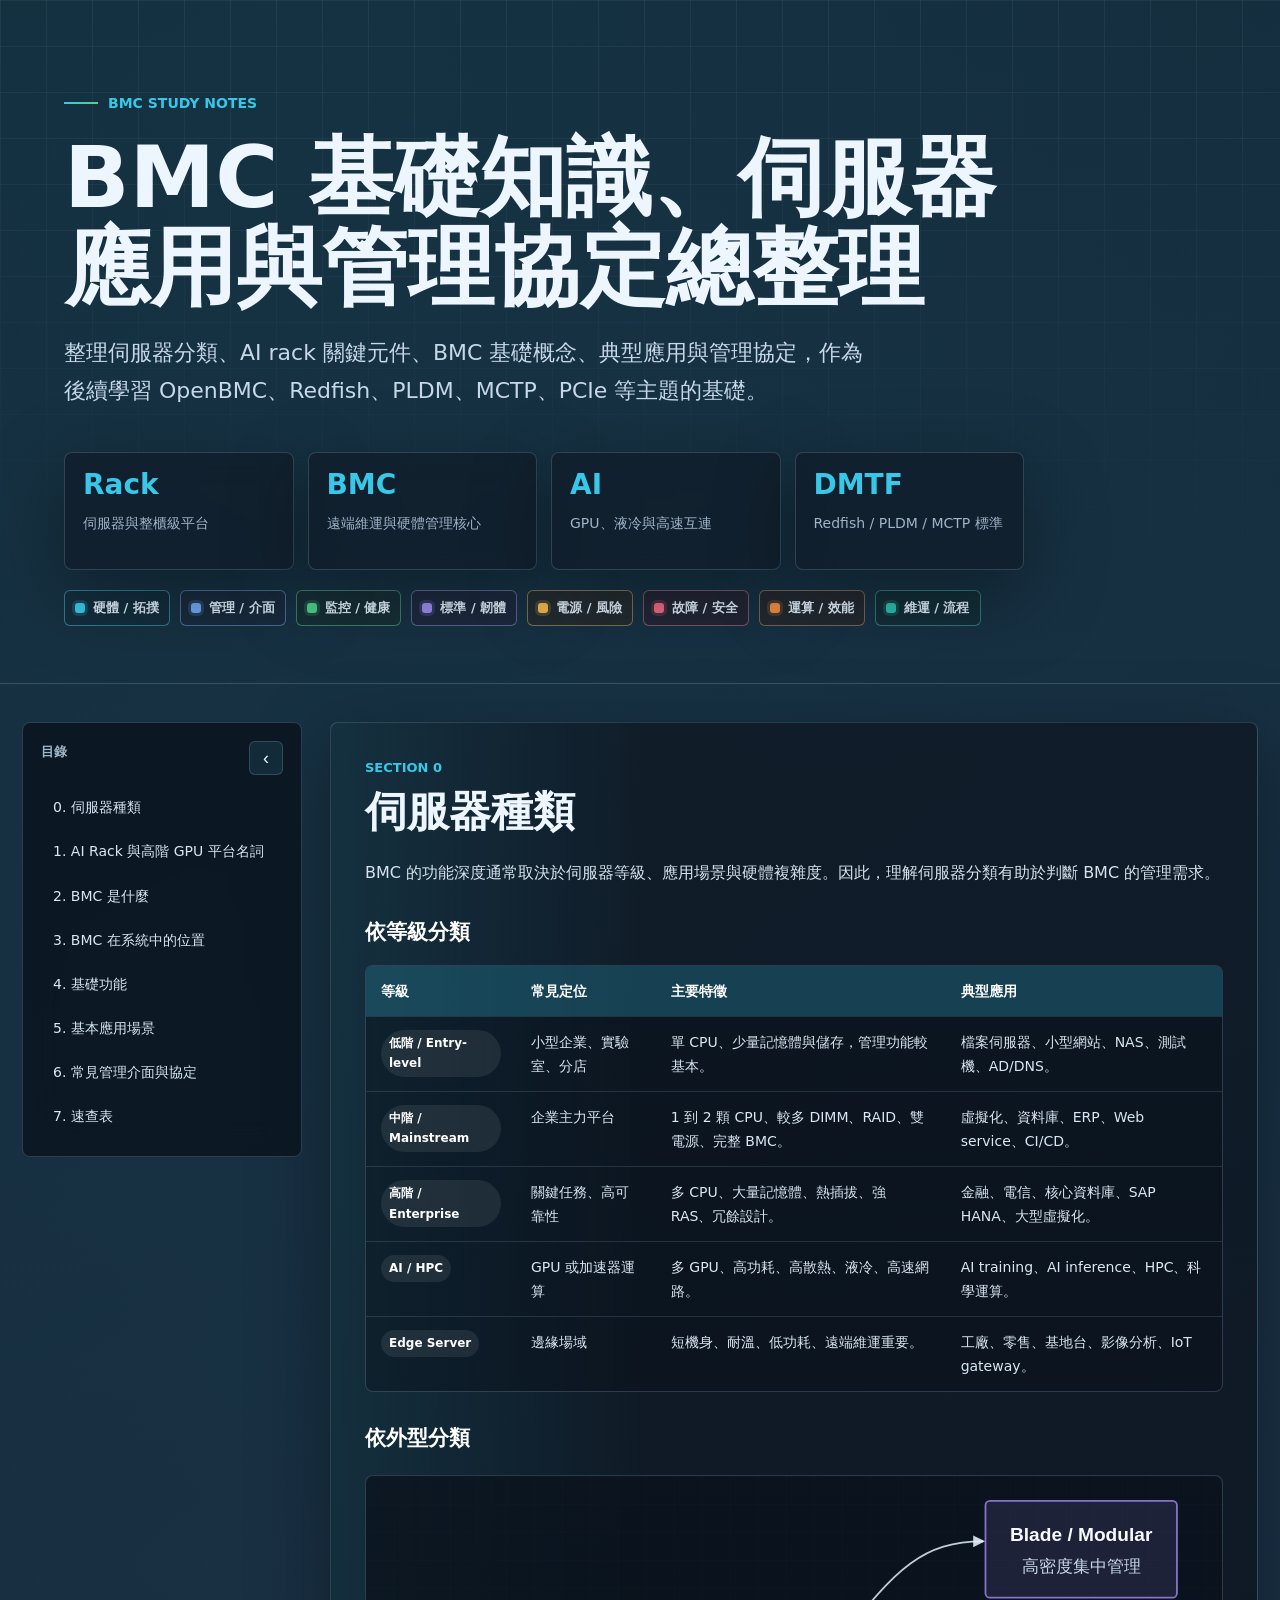
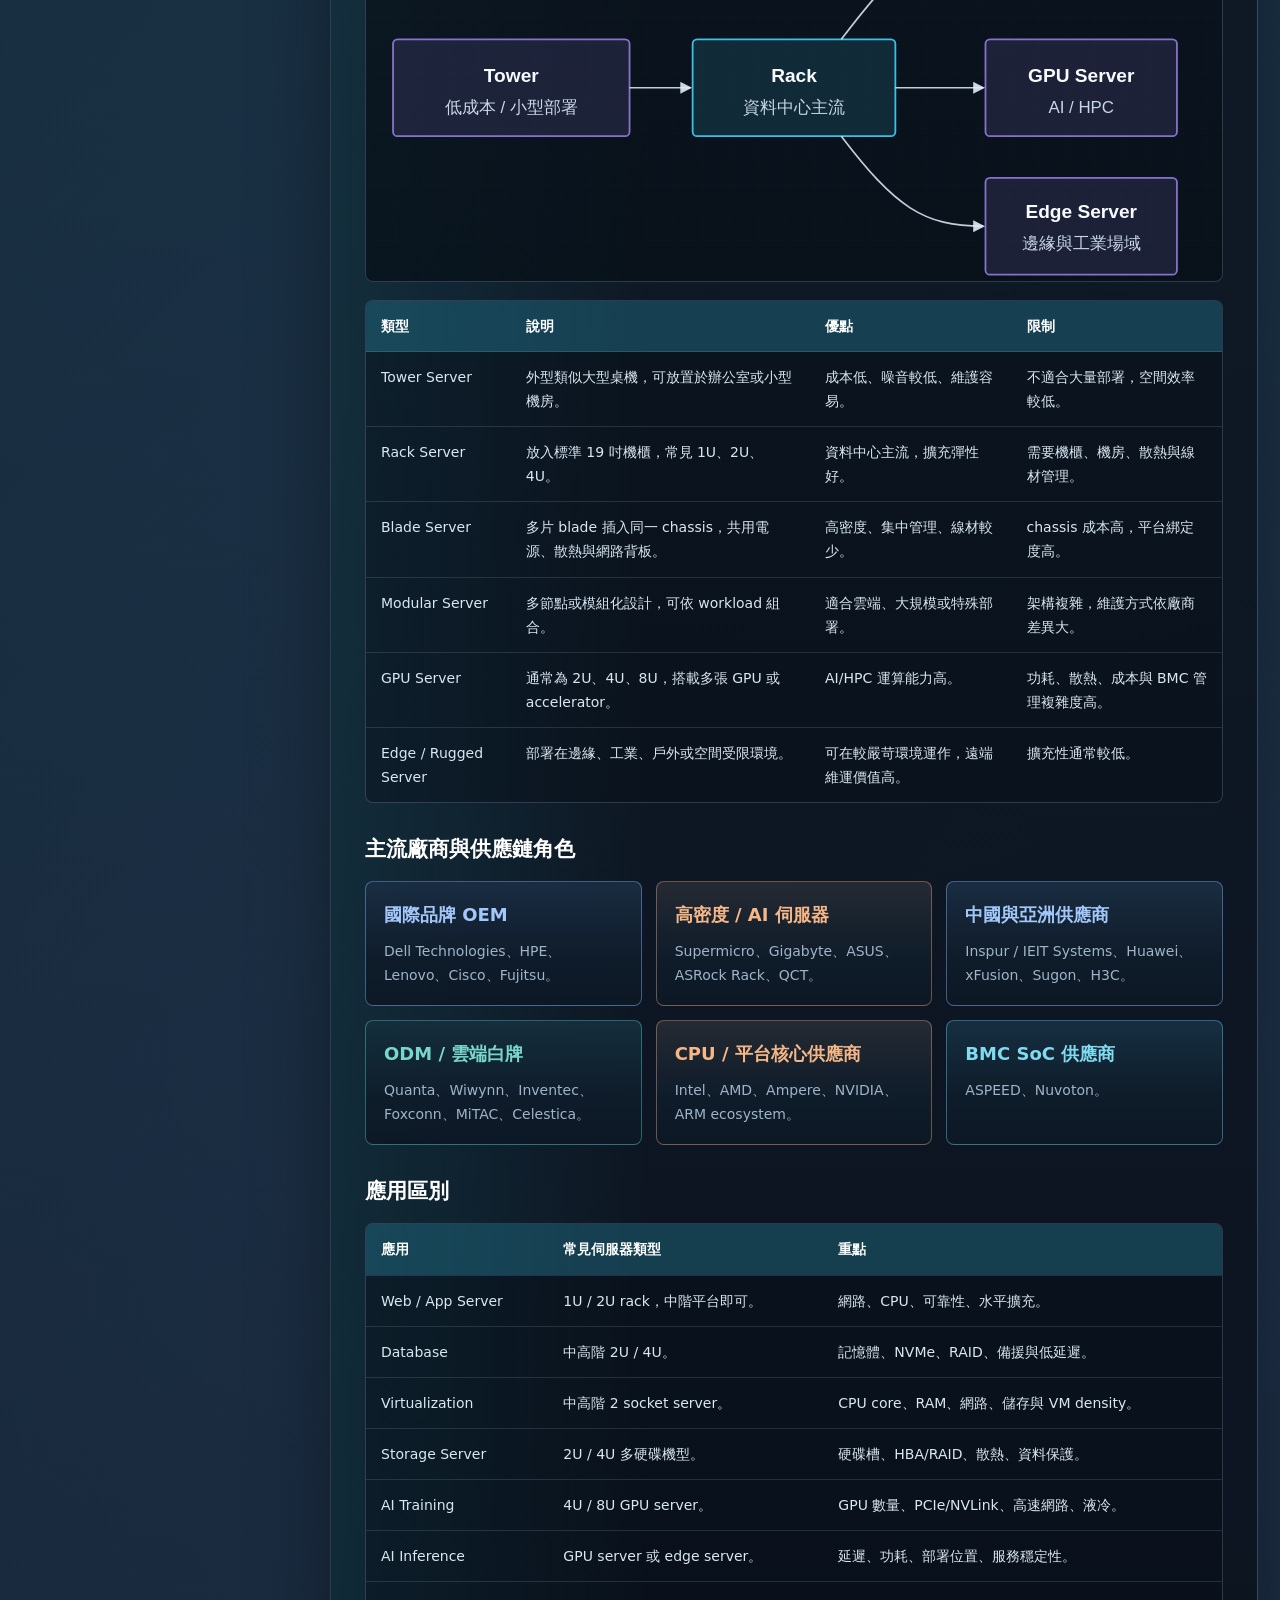
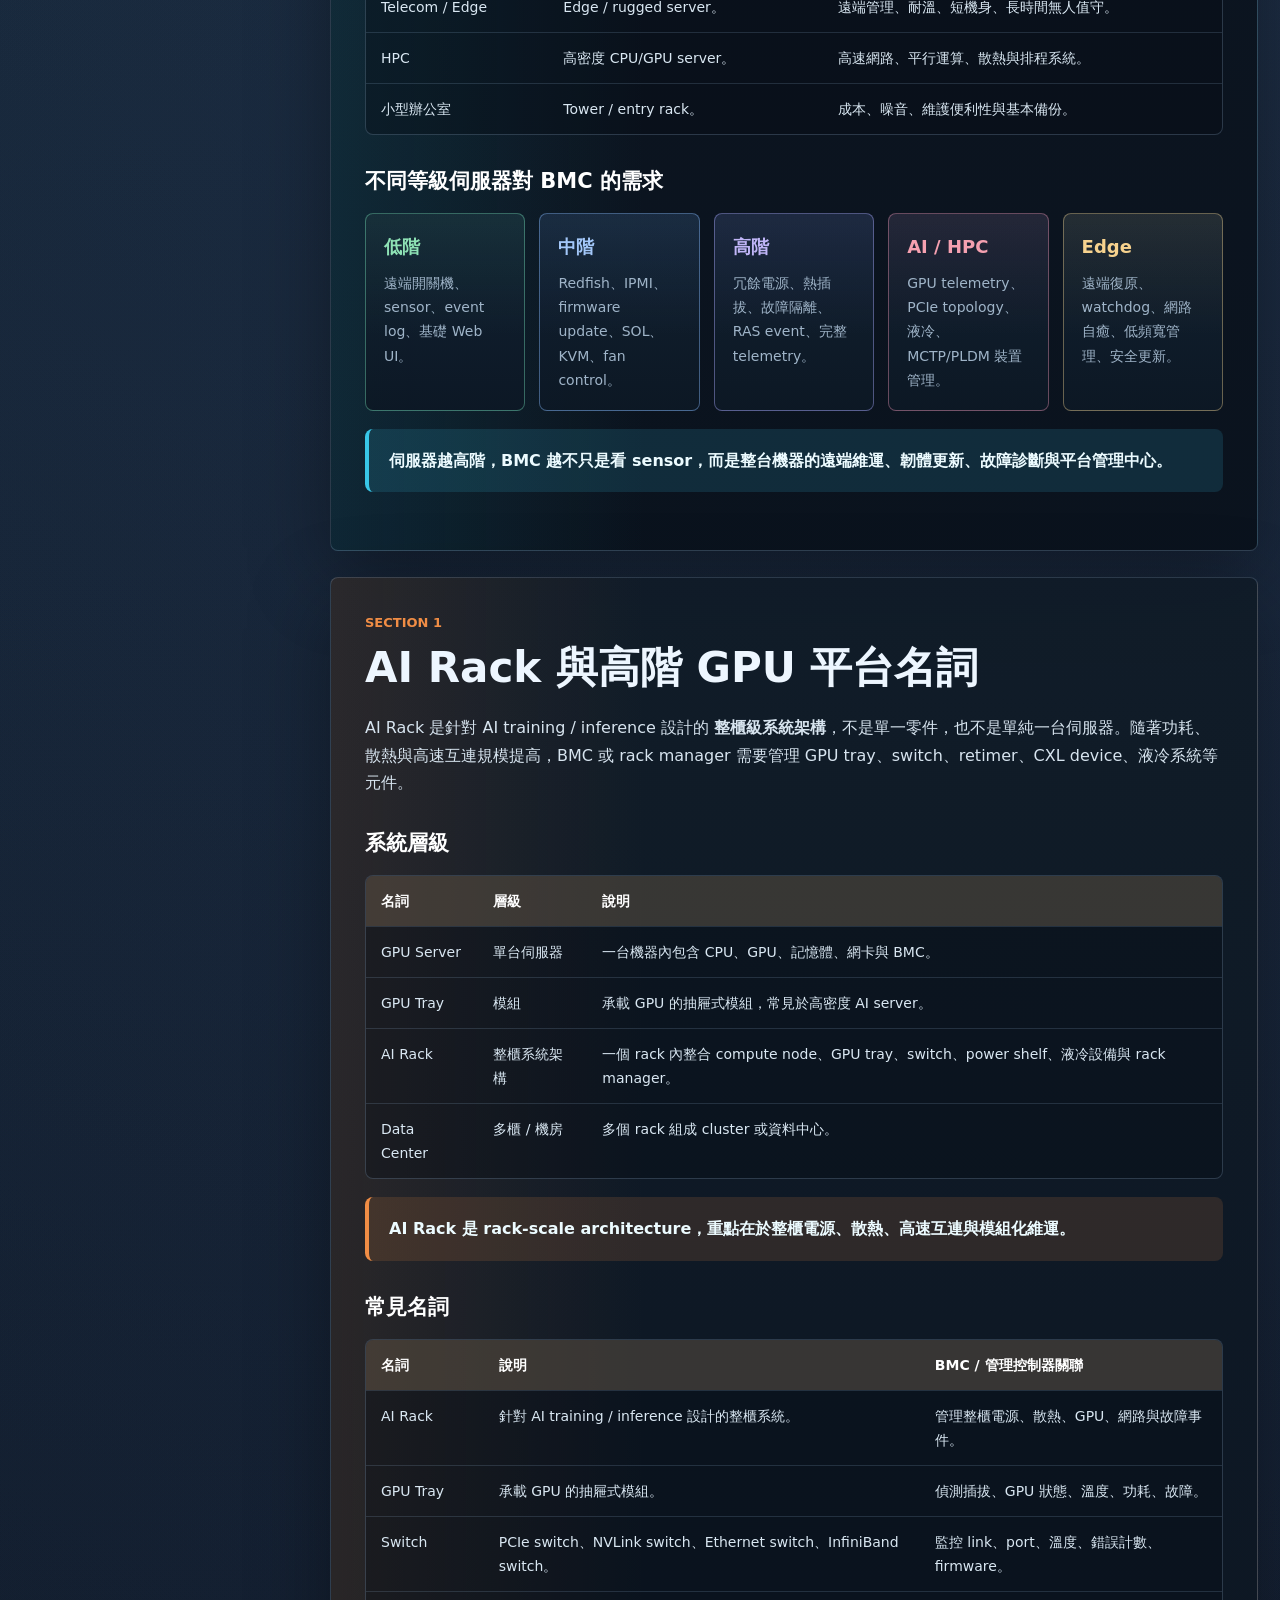
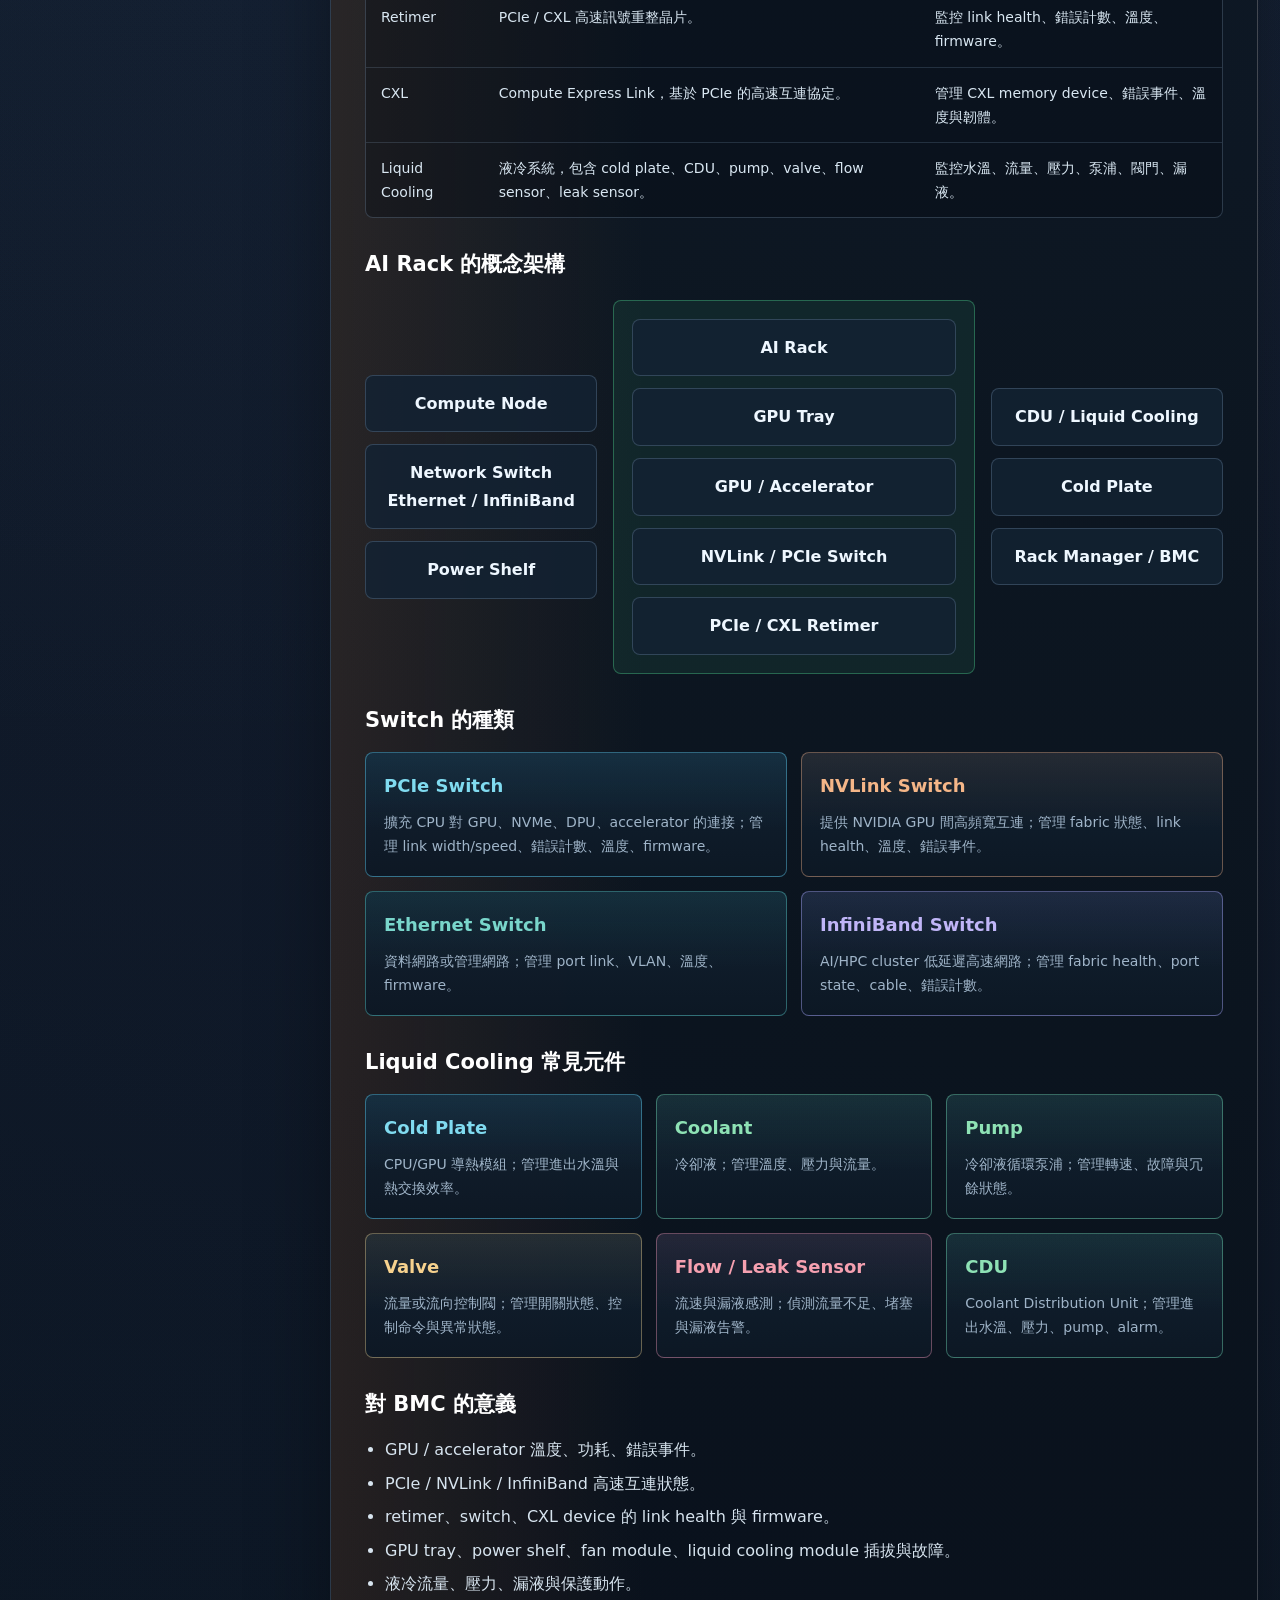
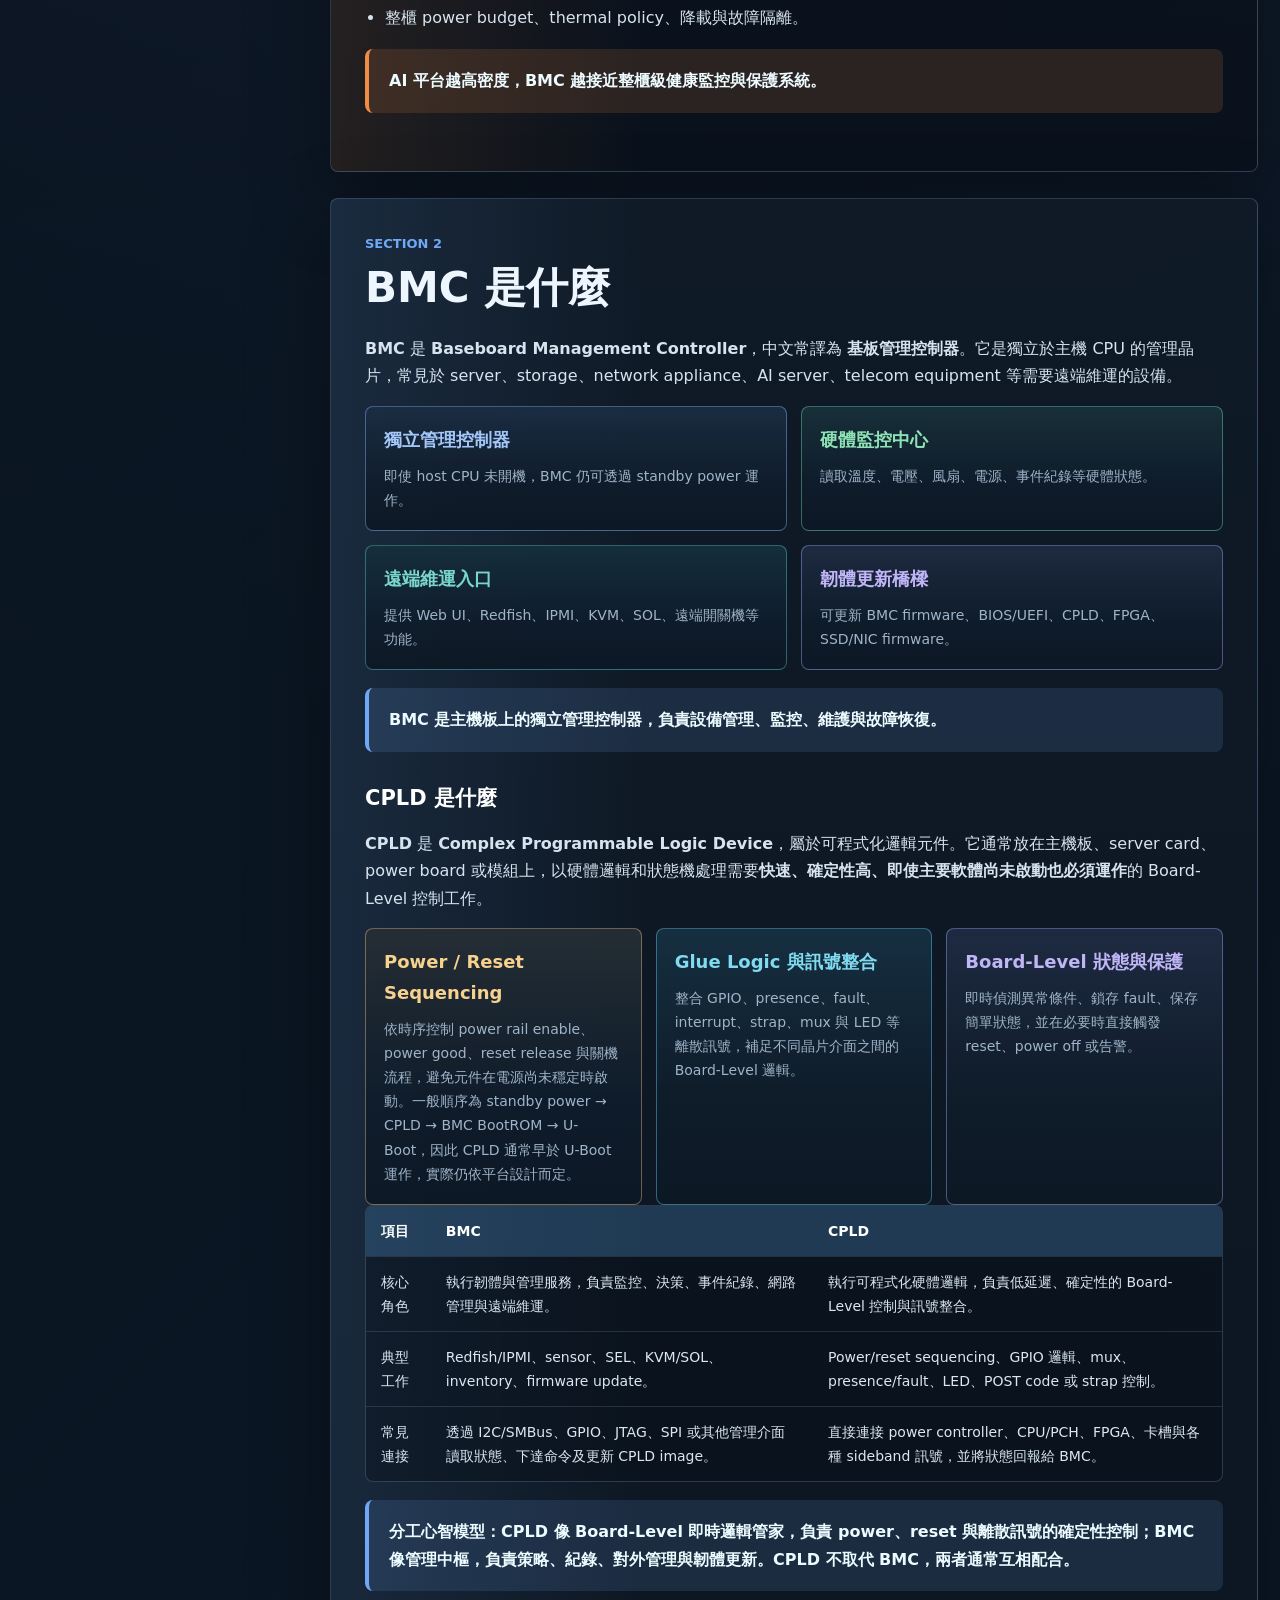
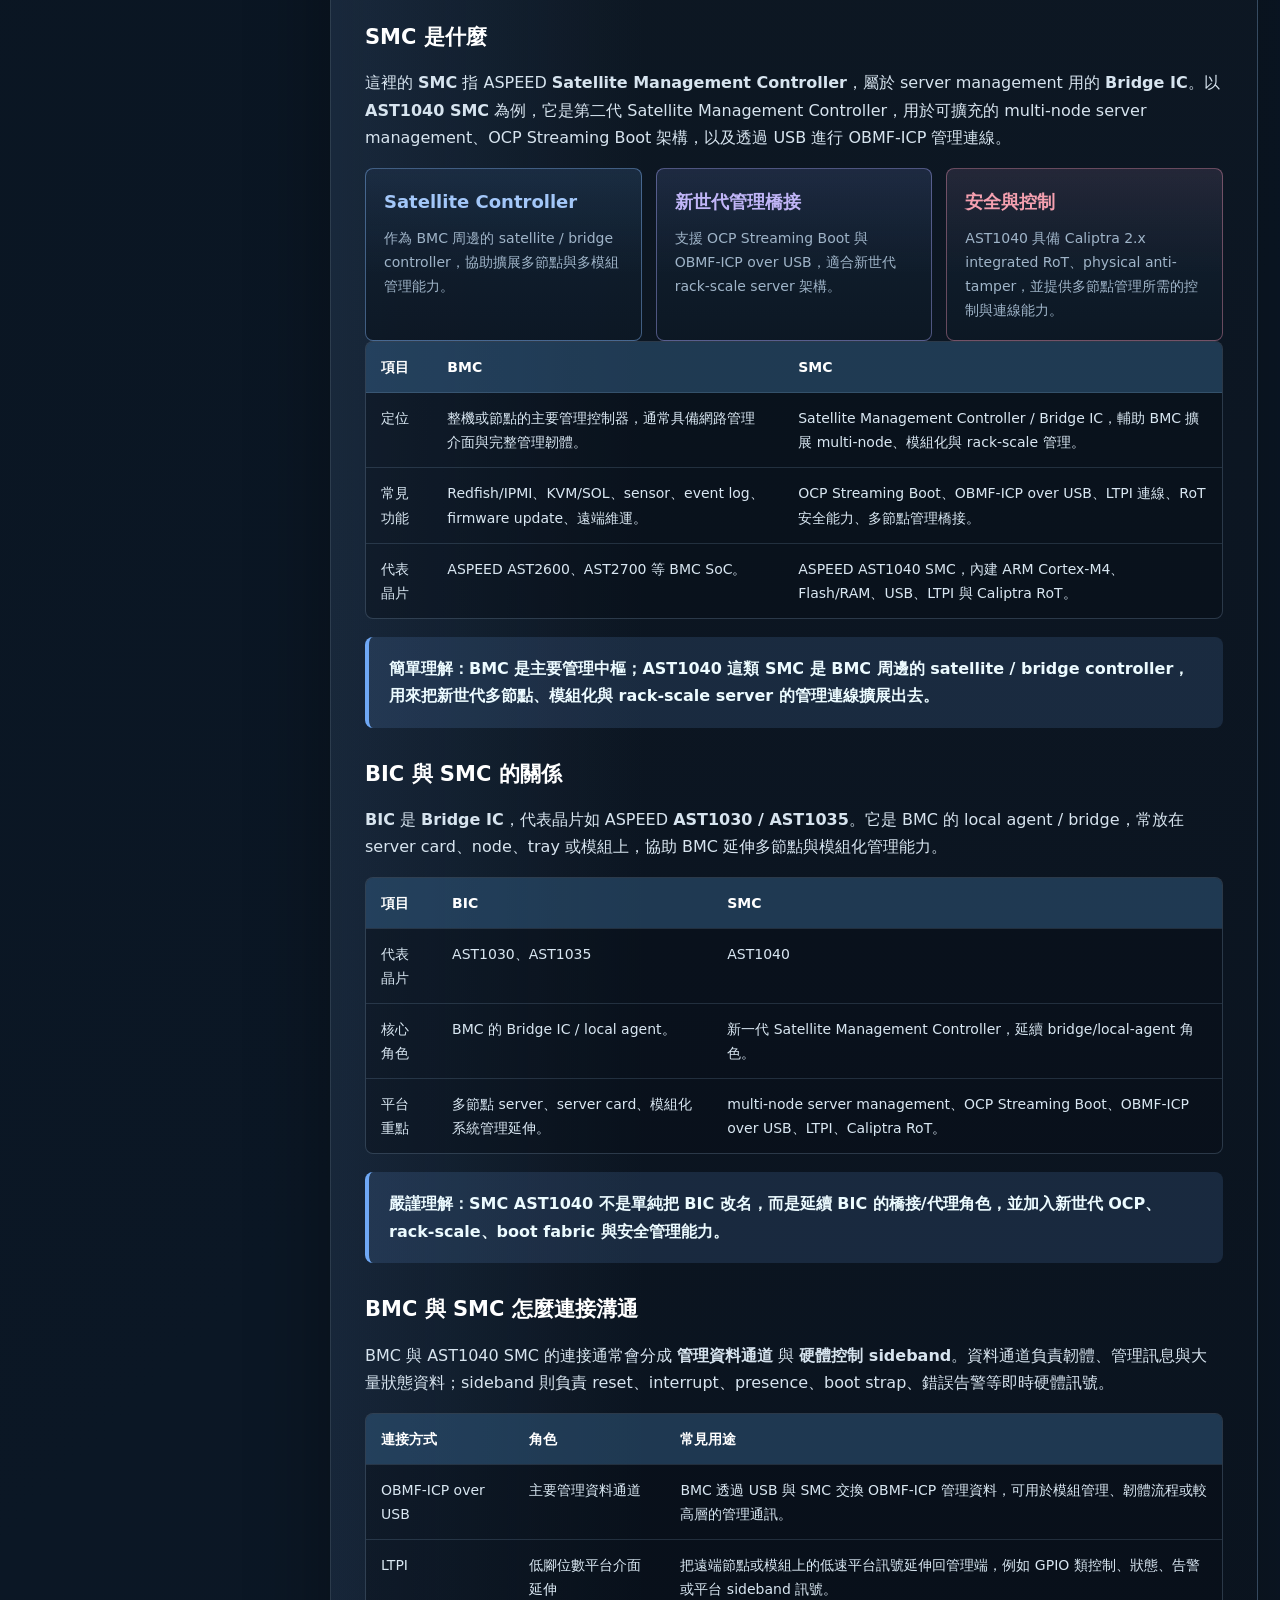
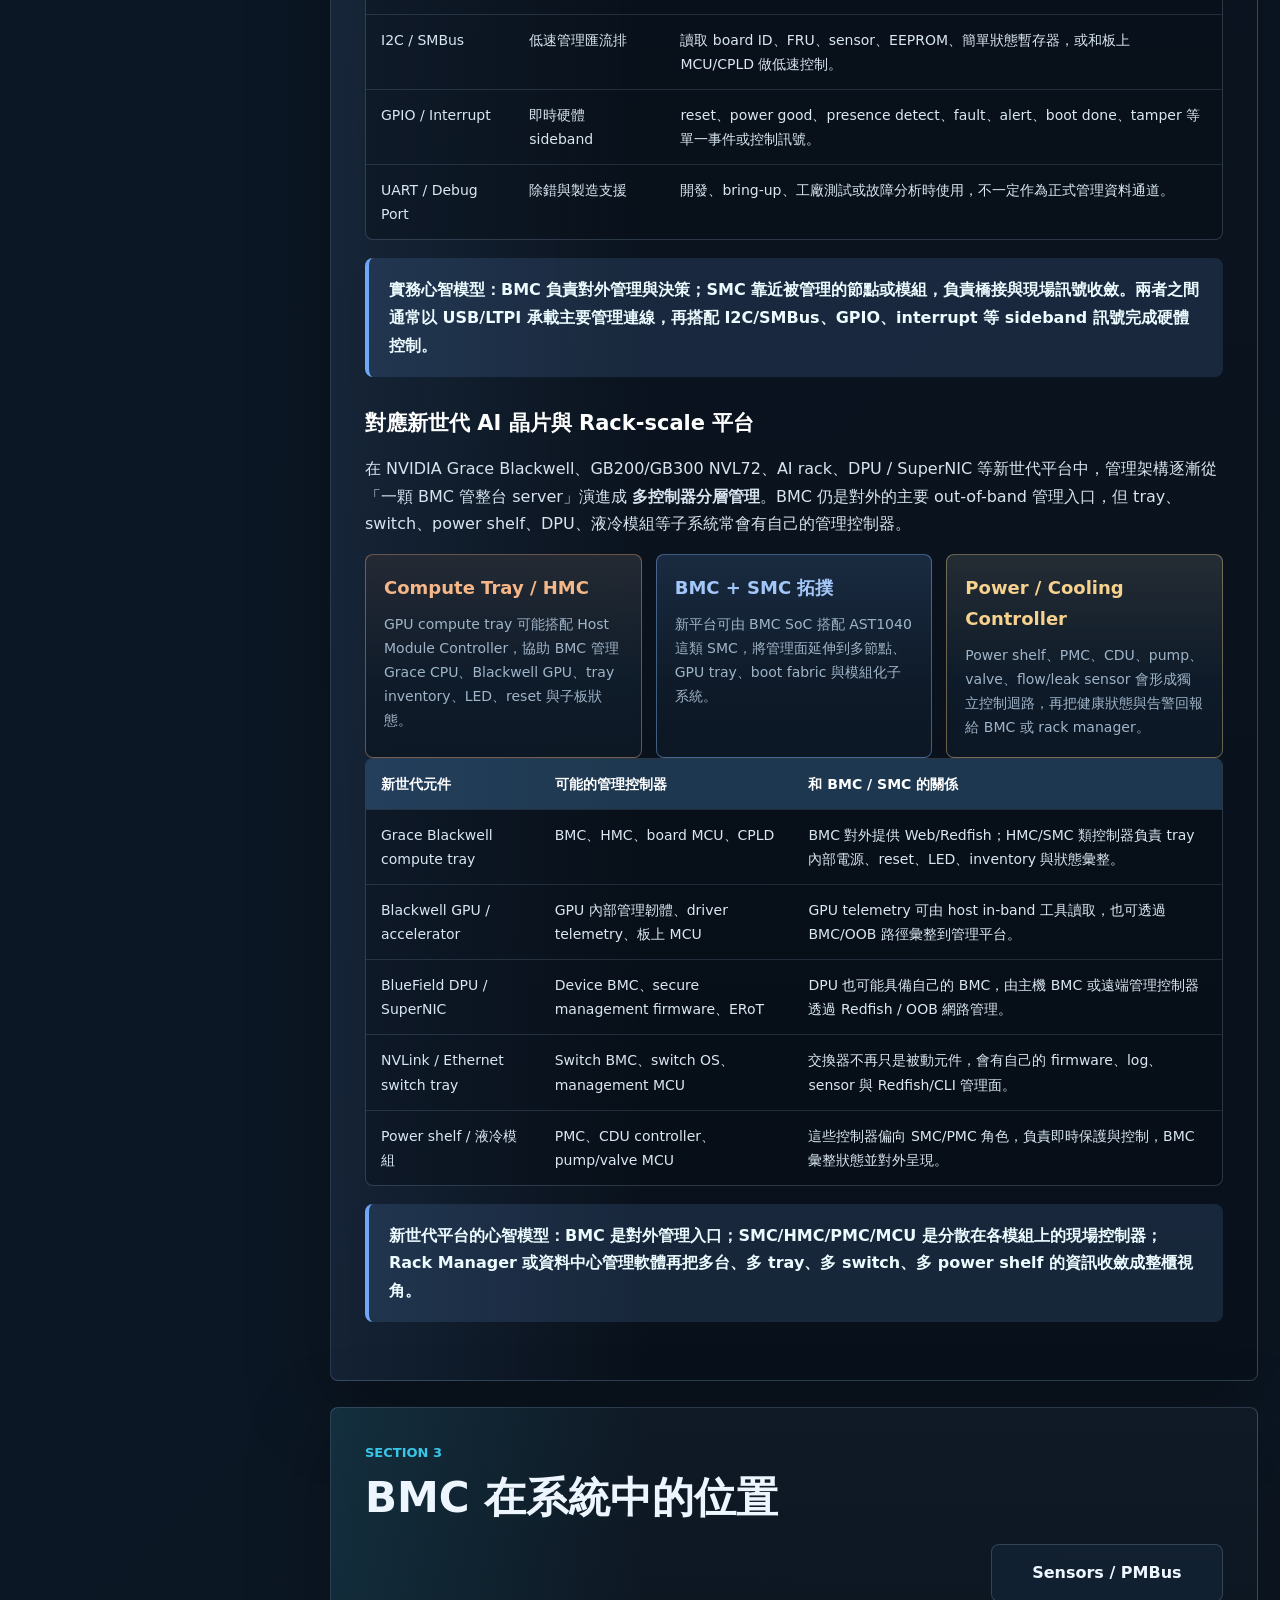
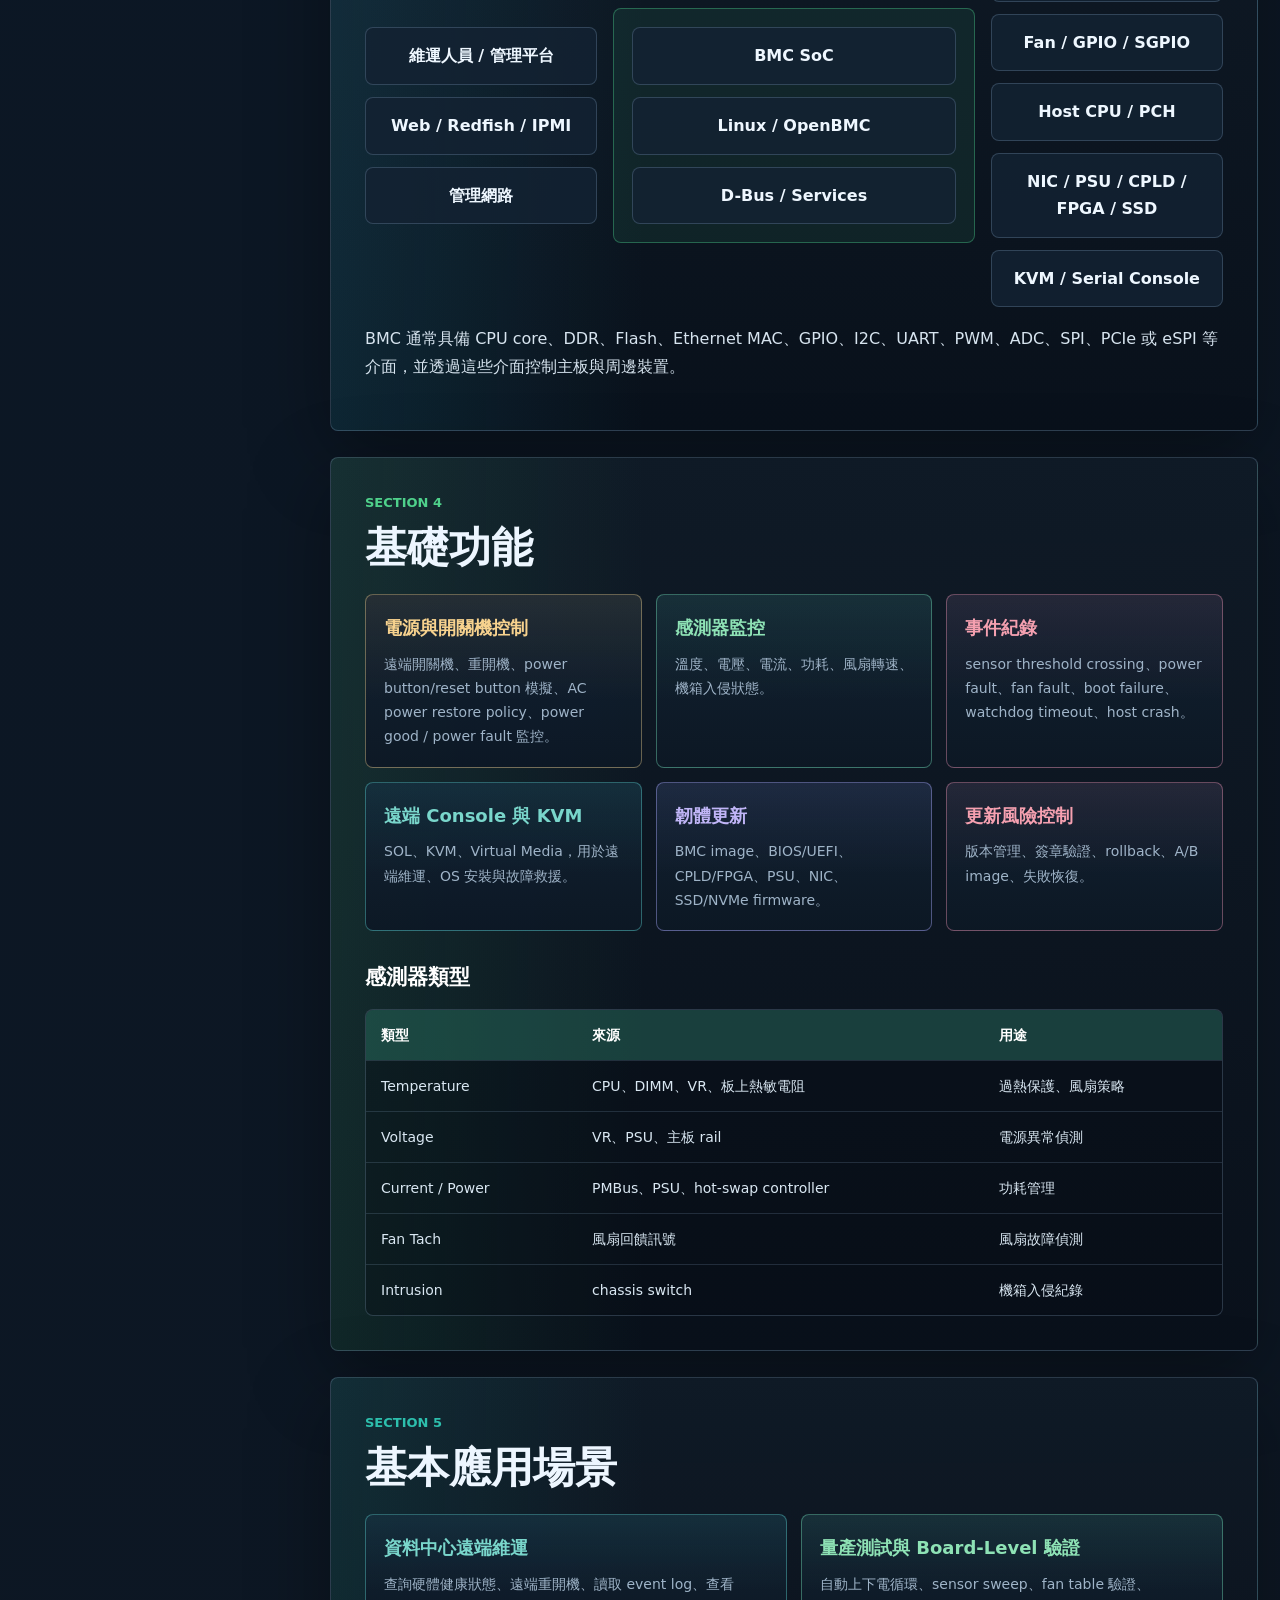
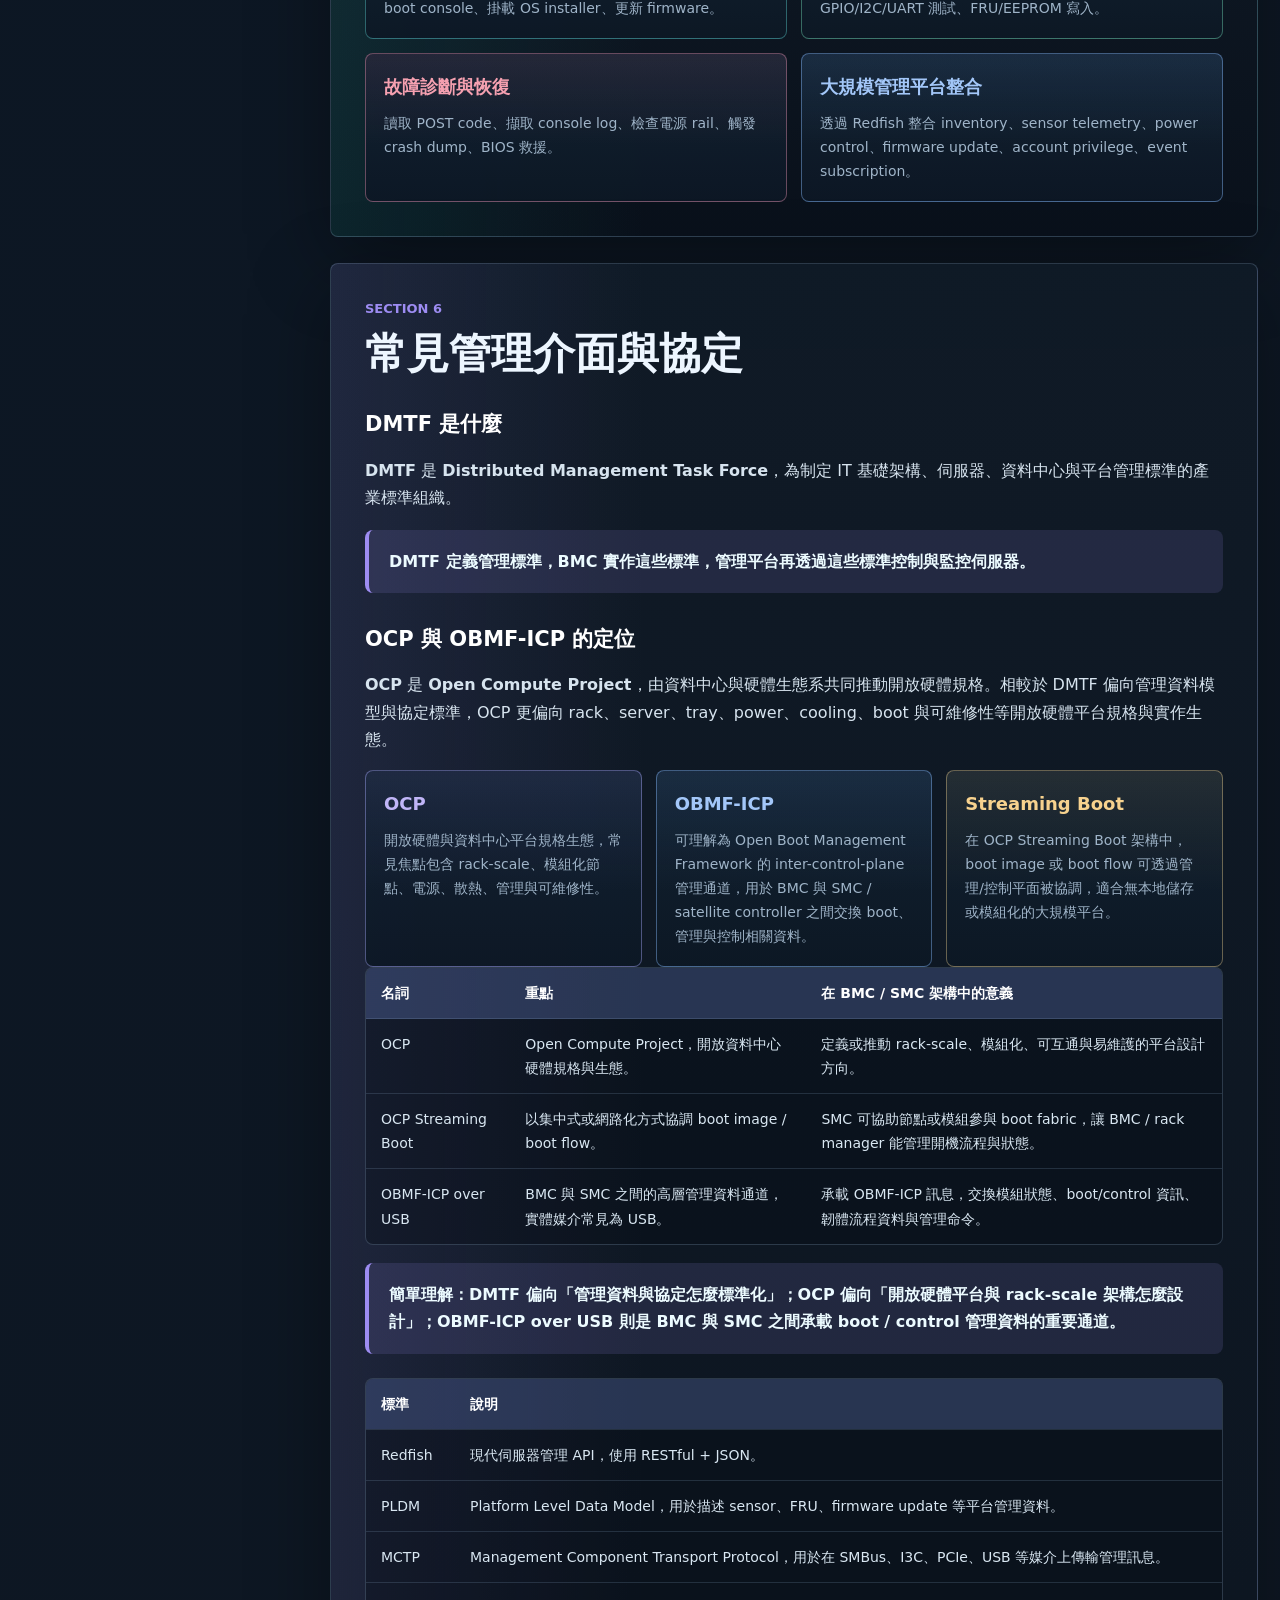
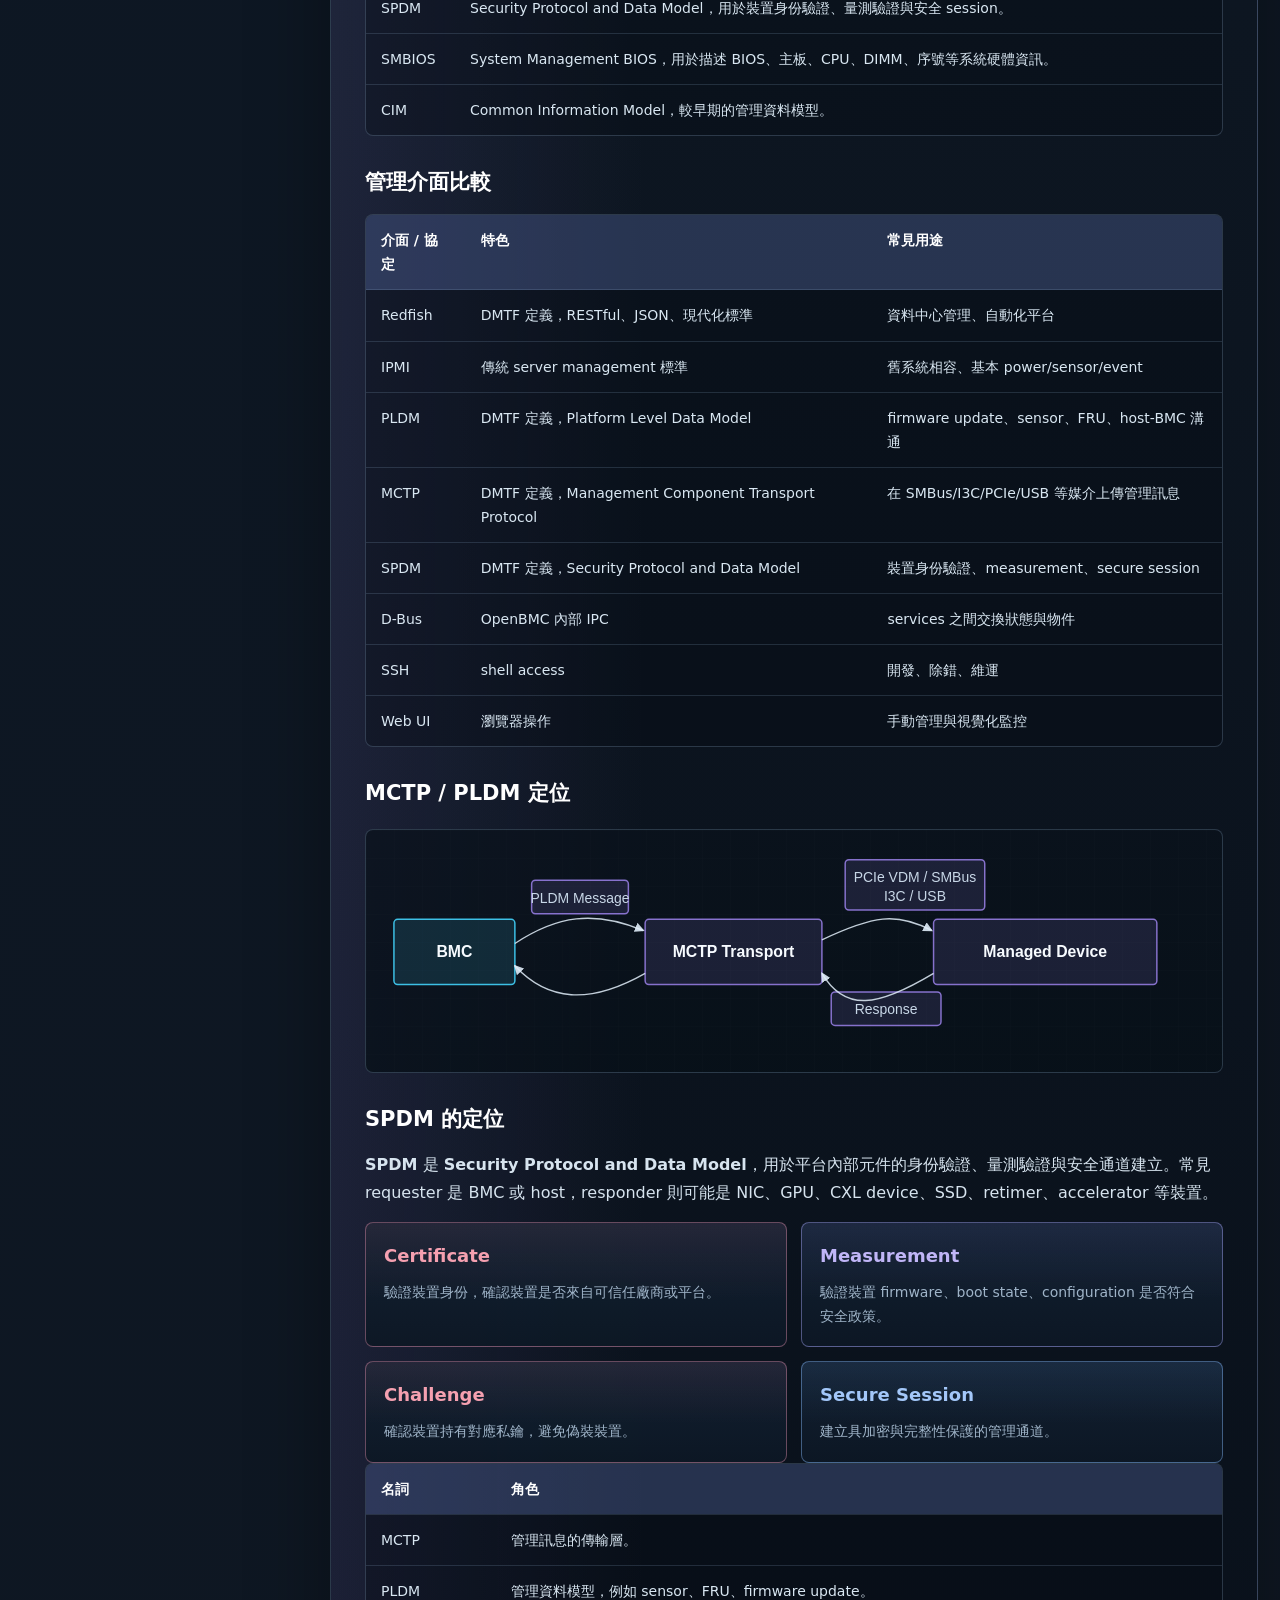
==== BMC 基礎知識與應用生態總整理.html @ c3ff900c "Update BMC, OpenBMC, PCIe, and kernel study notes" ====
<!doctype html>
<html lang="zh-Hant">
<head>
  <meta charset="utf-8">
  <meta name="viewport" content="width=device-width, initial-scale=1">
  <title>BMC 基礎知識、伺服器應用與管理協定總整理</title>
  <style>
    :root {
      --bg: #071018;
      --panel: #101b27;
      --panel-2: #132233;
      --text: #edf6ff;
      --muted: #9fb4c8;
      --line: rgba(149, 184, 217, 0.24);
      --cyan: #38c7e8;
      --green: #4fd18b;
      --amber: #f3b94f;
      --rose: #ef6a84;
      --violet: #9d8cf2;
      --blue: #6fa8f5;
      --orange: #f08d45;
      --red: #ff5c7a;
      --teal: #2dbfad;
      --lime: #9bd659;
      --shadow: 0 24px 80px rgba(0, 0, 0, 0.35);
      --radius: 8px;
    }

    * {
      box-sizing: border-box;
    }

    html {
      scroll-behavior: smooth;
    }

    body {
      margin: 0;
      color: var(--text);
      font-family: "Segoe UI", "Microsoft JhengHei", system-ui, sans-serif;
      line-height: 1.72;
      background:
        radial-gradient(circle at 20% 0%, rgba(56, 199, 232, 0.16), transparent 30%),
        radial-gradient(circle at 85% 15%, rgba(157, 140, 242, 0.13), transparent 28%),
        linear-gradient(135deg, #071018 0%, #0b1725 48%, #101721 100%);
    }

    a {
      color: inherit;
      text-decoration: none;
    }

    .page {
      min-height: 100vh;
    }

    .hero {
      position: relative;
      overflow: hidden;
      min-height: 76vh;
      padding: 72px clamp(22px, 5vw, 72px) 44px;
      display: grid;
      align-content: center;
      border-bottom: 1px solid var(--line);
    }

    .hero::before {
      content: "";
      position: absolute;
      inset: 0;
      background-image:
        linear-gradient(rgba(255,255,255,0.055) 1px, transparent 1px),
        linear-gradient(90deg, rgba(255,255,255,0.055) 1px, transparent 1px);
      background-size: 46px 46px;
      mask-image: linear-gradient(to bottom, black, transparent 88%);
      pointer-events: none;
    }

    .hero-content {
      position: relative;
      width: min(1180px, 100%);
      margin: 0 auto;
    }

    .eyebrow {
      display: inline-flex;
      align-items: center;
      gap: 10px;
      color: var(--cyan);
      font-size: 14px;
      font-weight: 700;
      letter-spacing: 0;
      text-transform: uppercase;
    }

    .eyebrow::before {
      content: "";
      width: 34px;
      height: 2px;
      background: linear-gradient(90deg, var(--cyan), var(--green));
    }

    h1 {
      max-width: 980px;
      margin: 18px 0 22px;
      font-size: clamp(40px, 7vw, 86px);
      line-height: 1.04;
      letter-spacing: 0;
    }

    .lead {
      max-width: 820px;
      color: #c7d8e8;
      font-size: clamp(17px, 2vw, 22px);
    }

    .hero-stats {
      display: grid;
      grid-template-columns: repeat(4, minmax(0, 1fr));
      gap: 14px;
      margin-top: 42px;
      width: min(960px, 100%);
    }

    .stat {
      min-height: 118px;
      padding: 18px;
      border: 1px solid var(--line);
      border-radius: var(--radius);
      background: rgba(16, 27, 39, 0.72);
      backdrop-filter: blur(14px);
      box-shadow: var(--shadow);
    }

    .stat strong {
      display: block;
      font-size: 28px;
      line-height: 1;
      color: var(--cyan);
    }

    .stat span {
      display: block;
      margin-top: 12px;
      color: var(--muted);
      font-size: 14px;
    }

    .color-logic {
      display: flex;
      flex-wrap: wrap;
      gap: 10px;
      margin-top: 20px;
      width: min(980px, 100%);
    }

    .color-key {
      --key-color: var(--blue);
      display: inline-flex;
      align-items: center;
      gap: 8px;
      min-height: 34px;
      padding: 6px 10px;
      border: 1px solid color-mix(in srgb, var(--key-color) 34%, var(--line));
      border-radius: 6px;
      background: color-mix(in srgb, var(--key-color) 8%, rgba(16, 27, 39, 0.72));
      color: #dcebf7;
      font-size: 13px;
      font-weight: 700;
    }

    .color-key::before {
      content: "";
      width: 10px;
      height: 10px;
      border-radius: 3px;
      background: var(--key-color);
      box-shadow: 0 0 0 3px color-mix(in srgb, var(--key-color) 18%, transparent);
    }

    .key-cyan { --key-color: var(--cyan); }
    .key-blue { --key-color: var(--blue); }
    .key-green { --key-color: var(--green); }
    .key-violet { --key-color: var(--violet); }
    .key-amber { --key-color: var(--amber); }
    .key-rose { --key-color: var(--rose); }
    .key-orange { --key-color: var(--orange); }
    .key-teal { --key-color: var(--teal); }

    .layout {
      display: grid;
      grid-template-columns: 280px minmax(0, 1fr);
      gap: 28px;
      width: min(1320px, calc(100% - 44px));
      margin: 0 auto;
      padding: 38px 0 80px;
      transition: grid-template-columns 180ms ease;
    }

    .layout.nav-collapsed {
      grid-template-columns: 58px minmax(0, 1fr);
    }

    .nav {
      position: sticky;
      top: 18px;
      height: fit-content;
      padding: 18px;
      border: 1px solid var(--line);
      border-radius: var(--radius);
      background: rgba(10, 18, 28, 0.78);
      backdrop-filter: blur(18px);
      overflow: hidden;
      transition: padding 180ms ease;
    }

    .layout.nav-collapsed .nav {
      padding: 12px;
    }

    .nav-title {
      margin: 0 0 12px;
      color: var(--muted);
      font-size: 13px;
      font-weight: 700;
    }

    .nav-header {
      display: flex;
      align-items: center;
      justify-content: space-between;
      gap: 10px;
      margin-bottom: 10px;
    }

    .nav-toggle {
      width: 34px;
      height: 34px;
      display: inline-grid;
      place-items: center;
      border: 1px solid var(--line);
      border-radius: 6px;
      background: rgba(68, 215, 255, 0.10);
      color: #ecfbff;
      cursor: pointer;
      font-size: 18px;
      line-height: 1;
    }

    .nav-toggle:hover {
      border-color: rgba(68, 215, 255, 0.72);
      background: rgba(68, 215, 255, 0.18);
    }

    .nav a {
      display: block;
      padding: 10px 12px;
      border-radius: 6px;
      color: #d8e7f5;
      font-size: 14px;
      white-space: nowrap;
      transition: opacity 160ms ease, transform 160ms ease;
    }

    .nav a:hover {
      background: rgba(68, 215, 255, 0.13);
      color: var(--cyan);
    }

    .layout.nav-collapsed .nav-title,
    .layout.nav-collapsed .nav-links {
      opacity: 0;
      pointer-events: none;
      transform: translateX(-8px);
      width: 0;
      height: 0;
      overflow: hidden;
    }

    .layout.nav-collapsed .nav-header {
      margin-bottom: 0;
      justify-content: center;
    }

    .layout.nav-collapsed .nav-toggle {
      transform: rotate(180deg);
    }

    main {
      display: grid;
      gap: 26px;
    }

    section {
      --section-accent: var(--cyan);
      padding: clamp(22px, 3vw, 34px);
      border: 1px solid var(--line);
      border-radius: var(--radius);
      background:
        linear-gradient(90deg, color-mix(in srgb, var(--section-accent) 12%, transparent), transparent 34%),
        linear-gradient(180deg, rgba(16, 27, 39, 0.92), rgba(9, 17, 27, 0.92));
      box-shadow: var(--shadow);
    }

    section[data-accent="cyan"] { --section-accent: var(--cyan); }
    section[data-accent="blue"] { --section-accent: var(--blue); }
    section[data-accent="green"] { --section-accent: var(--green); }
    section[data-accent="violet"] { --section-accent: var(--violet); }
    section[data-accent="rose"] { --section-accent: var(--rose); }
    section[data-accent="amber"] { --section-accent: var(--amber); }
    section[data-accent="teal"] { --section-accent: var(--teal); }
    section[data-accent="orange"] { --section-accent: var(--orange); }
    section[data-accent="lime"] { --section-accent: var(--lime); }

    .section-head {
      display: grid;
      gap: 8px;
      margin-bottom: 22px;
    }

    .section-index {
      color: var(--section-accent);
      font-size: 13px;
      font-weight: 800;
    }

    h2 {
      margin: 0;
      font-size: clamp(26px, 4vw, 42px);
      line-height: 1.18;
      letter-spacing: 0;
    }

    h3 {
      margin: 28px 0 14px;
      color: #ffffff;
      font-size: 21px;
      letter-spacing: 0;
    }

    p {
      margin: 0 0 16px;
      color: #d7e4ef;
    }

    .callout {
      margin: 18px 0 24px;
      padding: 18px 20px;
      border-left: 4px solid var(--section-accent);
      border-radius: var(--radius);
      background: color-mix(in srgb, var(--section-accent) 14%, transparent);
      color: #ecfbff;
      font-weight: 700;
    }

    .grid {
      display: grid;
      gap: 14px;
    }

    .grid.cols-2 {
      grid-template-columns: repeat(2, minmax(0, 1fr));
    }

    .grid.cols-3 {
      grid-template-columns: repeat(3, minmax(0, 1fr));
    }

    .grid.cols-5 {
      grid-template-columns: repeat(5, minmax(0, 1fr));
    }

    .tile {
      --tile-accent: var(--section-accent);
      padding: 18px;
      border: 1px solid color-mix(in srgb, var(--tile-accent) 30%, var(--line));
      border-radius: var(--radius);
      background:
        linear-gradient(180deg, color-mix(in srgb, var(--tile-accent) 8%, transparent), transparent 62%),
        linear-gradient(180deg, rgba(19, 34, 51, 0.95), rgba(13, 24, 37, 0.95));
    }

    .tile h4 {
      margin: 0 0 8px;
      font-size: 18px;
      color: color-mix(in srgb, var(--tile-accent) 64%, white);
    }

    .tile p {
      margin: 0;
      color: var(--muted);
      font-size: 14px;
    }

    .accent-green { color: var(--green); }
    .accent-blue { color: var(--blue); }
    .accent-violet { color: var(--violet); }
    .accent-rose { color: var(--rose); }
    .accent-amber { color: var(--amber); }
    .accent-orange { color: var(--orange); }
    .accent-teal { color: var(--teal); }
    .accent-lime { color: var(--lime); }

    .tone-green { --tile-accent: var(--green); }
    .tone-cyan { --tile-accent: var(--cyan); }
    .tone-blue { --tile-accent: var(--blue); }
    .tone-violet { --tile-accent: var(--violet); }
    .tone-rose { --tile-accent: var(--rose); }
    .tone-amber { --tile-accent: var(--amber); }
    .tone-orange { --tile-accent: var(--orange); }
    .tone-teal { --tile-accent: var(--teal); }
    .tone-lime { --tile-accent: var(--lime); }

    .table-wrap {
      overflow-x: auto;
      border: 1px solid var(--line);
      border-radius: var(--radius);
      background: rgba(6, 13, 21, 0.36);
    }

    table {
      width: 100%;
      border-collapse: collapse;
      min-width: 720px;
    }

    th,
    td {
      padding: 13px 15px;
      border-bottom: 1px solid rgba(149, 184, 217, 0.18);
      text-align: left;
      vertical-align: top;
    }

    th {
      color: #ffffff;
      background: color-mix(in srgb, var(--section-accent) 18%, rgba(68, 215, 255, 0.08));
      font-size: 14px;
    }

    td {
      color: #d9e7f2;
      font-size: 14px;
    }

    tr:last-child td {
      border-bottom: 0;
    }

    .pill {
      display: inline-block;
      padding: 3px 8px;
      border-radius: 999px;
      background: rgba(255, 255, 255, 0.08);
      color: #ffffff;
      font-size: 12px;
      font-weight: 800;
    }

    .flow {
      display: flex;
      flex-wrap: wrap;
      align-items: stretch;
      gap: 12px;
      margin: 18px 0;
    }

    .svg-diagram {
      width: 100%;
      margin: 18px 0;
      overflow-x: auto;
      border: 1px solid var(--line);
      border-radius: var(--radius);
      background:
        linear-gradient(180deg, rgba(10, 18, 28, 0.78), rgba(7, 16, 24, 0.78)),
        linear-gradient(rgba(255,255,255,0.04) 1px, transparent 1px),
        linear-gradient(90deg, rgba(255,255,255,0.04) 1px, transparent 1px);
      background-size: auto, 28px 28px, 28px 28px;
    }

    .svg-diagram svg {
      display: block;
      width: 100%;
      min-width: 680px;
      height: auto;
    }

    .diagram-card {
      fill: rgba(167, 139, 250, 0.12);
      stroke: rgba(167, 139, 250, 0.78);
      stroke-width: 1.6;
      rx: 4;
    }

    .diagram-card.main {
      fill: rgba(68, 215, 255, 0.12);
      stroke: rgba(68, 215, 255, 0.88);
    }

    .diagram-line {
      fill: none;
      stroke: rgba(224, 237, 249, 0.86);
      stroke-width: 1.5;
    }

    .diagram-title {
      fill: #f7fbff;
      font: 700 17px "Segoe UI", "Microsoft JhengHei", sans-serif;
      text-anchor: middle;
    }

    .diagram-sub {
      fill: #c8d7e7;
      font: 15px "Segoe UI", "Microsoft JhengHei", sans-serif;
      text-anchor: middle;
    }

    .node {
      flex: 1 1 155px;
      min-height: 84px;
      display: grid;
      place-items: center;
      padding: 14px;
      border: 1px solid rgba(68, 215, 255, 0.32);
      border-radius: var(--radius);
      background: rgba(68, 215, 255, 0.08);
      text-align: center;
      color: #ecfbff;
      font-weight: 800;
    }

    .rack-diagram {
      display: grid;
      grid-template-columns: minmax(170px, 0.9fr) minmax(260px, 1.4fr) minmax(170px, 0.9fr);
      gap: 16px;
      align-items: center;
      margin: 18px 0;
    }

    .rack-column,
    .rack-center {
      display: grid;
      gap: 12px;
    }

    .rack-center {
      padding: 18px;
      border: 1px solid rgba(84, 227, 154, 0.34);
      border-radius: var(--radius);
      background: rgba(84, 227, 154, 0.08);
    }

    .label-box {
      padding: 14px;
      border: 1px solid var(--line);
      border-radius: var(--radius);
      background: rgba(19, 34, 51, 0.86);
      text-align: center;
      color: #eef7ff;
      font-weight: 800;
    }

    ul {
      margin: 10px 0 0;
      padding-left: 20px;
      color: #d7e4ef;
    }

    li {
      margin: 6px 0;
    }

    code {
      padding: 2px 6px;
      border-radius: 5px;
      background: rgba(255, 255, 255, 0.08);
      color: #bdefff;
      font-family: Consolas, "Cascadia Mono", monospace;
    }

    .code-list {
      display: grid;
      gap: 8px;
      padding: 16px;
      border-radius: var(--radius);
      border: 1px solid var(--line);
      background: #071018;
      color: #bdefff;
      font-family: Consolas, "Cascadia Mono", monospace;
      overflow-x: auto;
    }

    footer {
      padding: 28px;
      color: var(--muted);
      text-align: center;
      border-top: 1px solid var(--line);
    }

    @media (max-width: 1020px) {
      .layout {
        grid-template-columns: 1fr;
      }

      .layout.nav-collapsed {
        grid-template-columns: 1fr;
      }

      .nav {
        position: static;
      }

      .layout.nav-collapsed .nav {
        padding: 12px;
      }

      .layout.nav-collapsed .nav-title,
      .layout.nav-collapsed .nav-links {
        opacity: 0;
        pointer-events: none;
        transform: translateY(-6px);
        width: auto;
        height: 0;
        overflow: hidden;
      }

      .hero-stats,
      .grid.cols-5,
      .grid.cols-3,
      .grid.cols-2,
      .rack-diagram {
        grid-template-columns: 1fr;
      }
    }

    @media (max-width: 640px) {
      .hero {
        min-height: auto;
        padding-top: 48px;
      }

      .hero-stats {
        grid-template-columns: 1fr;
      }

      section {
        padding: 20px;
      }
    }
  </style>
</head>
<body>
  <div class="page">
    <header class="hero">
      <div class="hero-content">
        <div class="eyebrow">BMC Study Notes</div>
        <h1>BMC 基礎知識、伺服器應用與管理協定總整理</h1>
        <p class="lead">整理伺服器分類、AI rack 關鍵元件、BMC 基礎概念、典型應用與管理協定，作為後續學習 OpenBMC、Redfish、PLDM、MCTP、PCIe 等主題的基礎。</p>
        <div class="hero-stats">
          <div class="stat"><strong>Rack</strong><span>伺服器與整櫃級平台</span></div>
          <div class="stat"><strong>BMC</strong><span>遠端維運與硬體管理核心</span></div>
          <div class="stat"><strong>AI</strong><span>GPU、液冷與高速互連</span></div>
          <div class="stat"><strong>DMTF</strong><span>Redfish / PLDM / MCTP 標準</span></div>
        </div>
        <div class="color-logic" aria-label="配色邏輯">
          <span class="color-key key-cyan">硬體 / 拓撲</span>
          <span class="color-key key-blue">管理 / 介面</span>
          <span class="color-key key-green">監控 / 健康</span>
          <span class="color-key key-violet">標準 / 韌體</span>
          <span class="color-key key-amber">電源 / 風險</span>
          <span class="color-key key-rose">故障 / 安全</span>
          <span class="color-key key-orange">運算 / 效能</span>
          <span class="color-key key-teal">維運 / 流程</span>
        </div>
      </div>
    </header>

    <div class="layout" id="pageLayout">
      <nav class="nav" aria-label="文件導覽">
        <div class="nav-header">
          <p class="nav-title">目錄</p>
          <button class="nav-toggle" type="button" id="navToggle" aria-expanded="true" aria-controls="navLinks" title="收合目錄">‹</button>
        </div>
        <div class="nav-links" id="navLinks">
          <a href="#server-types">0. 伺服器種類</a>
          <a href="#ai-rack">1. AI Rack 與高階 GPU 平台名詞</a>
          <a href="#bmc-intro">2. BMC 是什麼</a>
          <a href="#bmc-position">3. BMC 在系統中的位置</a>
          <a href="#bmc-functions">4. 基礎功能</a>
          <a href="#use-cases">5. 基本應用場景</a>
          <a href="#protocols">6. 常見管理介面與協定</a>
          <a href="#quickref">7. 速查表</a>
        </div>
      </nav>

      <main>
        <section id="server-types" data-accent="cyan">
          <div class="section-head">
            <span class="section-index">SECTION 0</span>
            <h2>伺服器種類</h2>
          </div>
          <p>BMC 的功能深度通常取決於伺服器等級、應用場景與硬體複雜度。因此，理解伺服器分類有助於判斷 BMC 的管理需求。</p>

          <h3>依等級分類</h3>
          <div class="table-wrap">
            <table>
              <thead><tr><th>等級</th><th>常見定位</th><th>主要特徵</th><th>典型應用</th></tr></thead>
              <tbody>
                <tr><td><span class="pill accent-green">低階 / Entry-level</span></td><td>小型企業、實驗室、分店</td><td>單 CPU、少量記憶體與儲存，管理功能較基本。</td><td>檔案伺服器、小型網站、NAS、測試機、AD/DNS。</td></tr>
                <tr><td><span class="pill accent-blue">中階 / Mainstream</span></td><td>企業主力平台</td><td>1 到 2 顆 CPU、較多 DIMM、RAID、雙電源、完整 BMC。</td><td>虛擬化、資料庫、ERP、Web service、CI/CD。</td></tr>
                <tr><td><span class="pill accent-violet">高階 / Enterprise</span></td><td>關鍵任務、高可靠性</td><td>多 CPU、大量記憶體、熱插拔、強 RAS、冗餘設計。</td><td>金融、電信、核心資料庫、SAP HANA、大型虛擬化。</td></tr>
                <tr><td><span class="pill accent-rose">AI / HPC</span></td><td>GPU 或加速器運算</td><td>多 GPU、高功耗、高散熱、液冷、高速網路。</td><td>AI training、AI inference、HPC、科學運算。</td></tr>
                <tr><td><span class="pill accent-amber">Edge Server</span></td><td>邊緣場域</td><td>短機身、耐溫、低功耗、遠端維運重要。</td><td>工廠、零售、基地台、影像分析、IoT gateway。</td></tr>
              </tbody>
            </table>
          </div>

          <h3>依外型分類</h3>
          <div class="svg-diagram" aria-label="伺服器外型分類圖">
            <svg viewBox="0 0 760 360" role="img" aria-labelledby="server-form-title">
              <title id="server-form-title">Tower 到 Rack，並分支到 Blade、GPU Server 與 Edge Server</title>
              <defs>
                <marker id="arrow-form" viewBox="0 0 10 10" refX="8.5" refY="5" markerWidth="7" markerHeight="7" orient="auto-start-reverse">
                  <path d="M 0 0 L 10 5 L 0 10 z" fill="rgba(224, 237, 249, 0.9)"></path>
                </marker>
              </defs>

              <rect class="diagram-card" x="24" y="145" width="210" height="86"></rect>
              <text class="diagram-title" x="129" y="183">Tower</text>
              <text class="diagram-sub" x="129" y="210">低成本 / 小型部署</text>

              <rect class="diagram-card main" x="290" y="145" width="180" height="86"></rect>
              <text class="diagram-title" x="380" y="183">Rack</text>
              <text class="diagram-sub" x="380" y="210">資料中心主流</text>

              <rect class="diagram-card" x="550" y="22" width="170" height="86"></rect>
              <text class="diagram-title" x="635" y="58">Blade / Modular</text>
              <text class="diagram-sub" x="635" y="85">高密度集中管理</text>

              <rect class="diagram-card" x="550" y="145" width="170" height="86"></rect>
              <text class="diagram-title" x="635" y="183">GPU Server</text>
              <text class="diagram-sub" x="635" y="210">AI / HPC</text>

              <rect class="diagram-card" x="550" y="268" width="170" height="86"></rect>
              <text class="diagram-title" x="635" y="304">Edge Server</text>
              <text class="diagram-sub" x="635" y="331">邊緣與工業場域</text>

              <path class="diagram-line" marker-end="url(#arrow-form)" d="M 234 188 L 288 188"></path>
              <path class="diagram-line" marker-end="url(#arrow-form)" d="M 470 188 L 548 188"></path>
              <path class="diagram-line" marker-end="url(#arrow-form)" d="M 422 145 C 470 82, 495 58, 548 58"></path>
              <path class="diagram-line" marker-end="url(#arrow-form)" d="M 422 231 C 470 294, 495 311, 548 311"></path>
            </svg>
          </div>
          <div class="table-wrap">
            <table>
              <thead><tr><th>類型</th><th>說明</th><th>優點</th><th>限制</th></tr></thead>
              <tbody>
                <tr><td>Tower Server</td><td>外型類似大型桌機，可放置於辦公室或小型機房。</td><td>成本低、噪音較低、維護容易。</td><td>不適合大量部署，空間效率較低。</td></tr>
                <tr><td>Rack Server</td><td>放入標準 19 吋機櫃，常見 1U、2U、4U。</td><td>資料中心主流，擴充彈性好。</td><td>需要機櫃、機房、散熱與線材管理。</td></tr>
                <tr><td>Blade Server</td><td>多片 blade 插入同一 chassis，共用電源、散熱與網路背板。</td><td>高密度、集中管理、線材較少。</td><td>chassis 成本高，平台綁定度高。</td></tr>
                <tr><td>Modular Server</td><td>多節點或模組化設計，可依 workload 組合。</td><td>適合雲端、大規模或特殊部署。</td><td>架構複雜，維護方式依廠商差異大。</td></tr>
                <tr><td>GPU Server</td><td>通常為 2U、4U、8U，搭載多張 GPU 或 accelerator。</td><td>AI/HPC 運算能力高。</td><td>功耗、散熱、成本與 BMC 管理複雜度高。</td></tr>
                <tr><td>Edge / Rugged Server</td><td>部署在邊緣、工業、戶外或空間受限環境。</td><td>可在較嚴苛環境運作，遠端維運價值高。</td><td>擴充性通常較低。</td></tr>
              </tbody>
            </table>
          </div>

          <h3>主流廠商與供應鏈角色</h3>
          <div class="grid cols-3">
            <div class="tile tone-blue"><h4>國際品牌 OEM</h4><p>Dell Technologies、HPE、Lenovo、Cisco、Fujitsu。</p></div>
            <div class="tile tone-orange"><h4>高密度 / AI 伺服器</h4><p>Supermicro、Gigabyte、ASUS、ASRock Rack、QCT。</p></div>
            <div class="tile tone-blue"><h4>中國與亞洲供應商</h4><p>Inspur / IEIT Systems、Huawei、xFusion、Sugon、H3C。</p></div>
            <div class="tile tone-teal"><h4>ODM / 雲端白牌</h4><p>Quanta、Wiwynn、Inventec、Foxconn、MiTAC、Celestica。</p></div>
            <div class="tile tone-orange"><h4>CPU / 平台核心供應商</h4><p>Intel、AMD、Ampere、NVIDIA、ARM ecosystem。</p></div>
            <div class="tile tone-cyan"><h4>BMC SoC 供應商</h4><p>ASPEED、Nuvoton。</p></div>
          </div>

          <h3>應用區別</h3>
          <div class="table-wrap">
            <table>
              <thead><tr><th>應用</th><th>常見伺服器類型</th><th>重點</th></tr></thead>
              <tbody>
                <tr><td>Web / App Server</td><td>1U / 2U rack，中階平台即可。</td><td>網路、CPU、可靠性、水平擴充。</td></tr>
                <tr><td>Database</td><td>中高階 2U / 4U。</td><td>記憶體、NVMe、RAID、備援與低延遲。</td></tr>
                <tr><td>Virtualization</td><td>中高階 2 socket server。</td><td>CPU core、RAM、網路、儲存與 VM density。</td></tr>
                <tr><td>Storage Server</td><td>2U / 4U 多硬碟機型。</td><td>硬碟槽、HBA/RAID、散熱、資料保護。</td></tr>
                <tr><td>AI Training</td><td>4U / 8U GPU server。</td><td>GPU 數量、PCIe/NVLink、高速網路、液冷。</td></tr>
                <tr><td>AI Inference</td><td>GPU server 或 edge server。</td><td>延遲、功耗、部署位置、服務穩定性。</td></tr>
                <tr><td>Telecom / Edge</td><td>Edge / rugged server。</td><td>遠端管理、耐溫、短機身、長時間無人值守。</td></tr>
                <tr><td>HPC</td><td>高密度 CPU/GPU server。</td><td>高速網路、平行運算、散熱與排程系統。</td></tr>
                <tr><td>小型辦公室</td><td>Tower / entry rack。</td><td>成本、噪音、維護便利性與基本備份。</td></tr>
              </tbody>
            </table>
          </div>

          <h3>不同等級伺服器對 BMC 的需求</h3>
          <div class="grid cols-5">
            <div class="tile tone-green"><h4>低階</h4><p>遠端開關機、sensor、event log、基礎 Web UI。</p></div>
            <div class="tile tone-blue"><h4>中階</h4><p>Redfish、IPMI、firmware update、SOL、KVM、fan control。</p></div>
            <div class="tile tone-violet"><h4>高階</h4><p>冗餘電源、熱插拔、故障隔離、RAS event、完整 telemetry。</p></div>
            <div class="tile tone-rose"><h4>AI / HPC</h4><p>GPU telemetry、PCIe topology、液冷、MCTP/PLDM 裝置管理。</p></div>
            <div class="tile tone-amber"><h4>Edge</h4><p>遠端復原、watchdog、網路自癒、低頻寬管理、安全更新。</p></div>
          </div>
          <div class="callout">伺服器越高階，BMC 越不只是看 sensor，而是整台機器的遠端維運、韌體更新、故障診斷與平台管理中心。</div>
        </section>

        <section id="ai-rack" data-accent="orange">
          <div class="section-head">
            <span class="section-index">SECTION 1</span>
            <h2>AI Rack 與高階 GPU 平台名詞</h2>
          </div>
          <p>AI Rack 是針對 AI training / inference 設計的 <strong>整櫃級系統架構</strong>，不是單一零件，也不是單純一台伺服器。隨著功耗、散熱與高速互連規模提高，BMC 或 rack manager 需要管理 GPU tray、switch、retimer、CXL device、液冷系統等元件。</p>

          <h3>系統層級</h3>
          <div class="table-wrap">
            <table>
              <thead><tr><th>名詞</th><th>層級</th><th>說明</th></tr></thead>
              <tbody>
                <tr><td>GPU Server</td><td>單台伺服器</td><td>一台機器內包含 CPU、GPU、記憶體、網卡與 BMC。</td></tr>
                <tr><td>GPU Tray</td><td>模組</td><td>承載 GPU 的抽屜式模組，常見於高密度 AI server。</td></tr>
                <tr><td>AI Rack</td><td>整櫃系統架構</td><td>一個 rack 內整合 compute node、GPU tray、switch、power shelf、液冷設備與 rack manager。</td></tr>
                <tr><td>Data Center</td><td>多櫃 / 機房</td><td>多個 rack 組成 cluster 或資料中心。</td></tr>
              </tbody>
            </table>
          </div>
          <div class="callout">AI Rack 是 rack-scale architecture，重點在於整櫃電源、散熱、高速互連與模組化維運。</div>

          <h3>常見名詞</h3>
          <div class="table-wrap">
            <table>
              <thead><tr><th>名詞</th><th>說明</th><th>BMC / 管理控制器關聯</th></tr></thead>
              <tbody>
                <tr><td>AI Rack</td><td>針對 AI training / inference 設計的整櫃系統。</td><td>管理整櫃電源、散熱、GPU、網路與故障事件。</td></tr>
                <tr><td>GPU Tray</td><td>承載 GPU 的抽屜式模組。</td><td>偵測插拔、GPU 狀態、溫度、功耗、故障。</td></tr>
                <tr><td>Switch</td><td>PCIe switch、NVLink switch、Ethernet switch、InfiniBand switch。</td><td>監控 link、port、溫度、錯誤計數、firmware。</td></tr>
                <tr><td>Retimer</td><td>PCIe / CXL 高速訊號重整晶片。</td><td>監控 link health、錯誤計數、溫度、firmware。</td></tr>
                <tr><td>CXL</td><td>Compute Express Link，基於 PCIe 的高速互連協定。</td><td>管理 CXL memory device、錯誤事件、溫度與韌體。</td></tr>
                <tr><td>Liquid Cooling</td><td>液冷系統，包含 cold plate、CDU、pump、valve、flow sensor、leak sensor。</td><td>監控水溫、流量、壓力、泵浦、閥門、漏液。</td></tr>
              </tbody>
            </table>
          </div>

          <h3>AI Rack 的概念架構</h3>
          <div class="rack-diagram">
            <div class="rack-column">
              <div class="label-box">Compute Node</div>
              <div class="label-box">Network Switch<br>Ethernet / InfiniBand</div>
              <div class="label-box">Power Shelf</div>
            </div>
            <div class="rack-center">
              <div class="label-box">AI Rack</div>
              <div class="label-box">GPU Tray</div>
              <div class="label-box">GPU / Accelerator</div>
              <div class="label-box">NVLink / PCIe Switch</div>
              <div class="label-box">PCIe / CXL Retimer</div>
            </div>
            <div class="rack-column">
              <div class="label-box">CDU / Liquid Cooling</div>
              <div class="label-box">Cold Plate</div>
              <div class="label-box">Rack Manager / BMC</div>
            </div>
          </div>

          <h3>Switch 的種類</h3>
          <div class="grid cols-2">
            <div class="tile tone-cyan"><h4>PCIe Switch</h4><p>擴充 CPU 對 GPU、NVMe、DPU、accelerator 的連接；管理 link width/speed、錯誤計數、溫度、firmware。</p></div>
            <div class="tile tone-orange"><h4>NVLink Switch</h4><p>提供 NVIDIA GPU 間高頻寬互連；管理 fabric 狀態、link health、溫度、錯誤事件。</p></div>
            <div class="tile tone-teal"><h4>Ethernet Switch</h4><p>資料網路或管理網路；管理 port link、VLAN、溫度、firmware。</p></div>
            <div class="tile tone-violet"><h4>InfiniBand Switch</h4><p>AI/HPC cluster 低延遲高速網路；管理 fabric health、port state、cable、錯誤計數。</p></div>
          </div>

          <h3>Liquid Cooling 常見元件</h3>
          <div class="grid cols-3">
            <div class="tile tone-cyan"><h4>Cold Plate</h4><p>CPU/GPU 導熱模組；管理進出水溫與熱交換效率。</p></div>
            <div class="tile tone-green"><h4>Coolant</h4><p>冷卻液；管理溫度、壓力與流量。</p></div>
            <div class="tile tone-green"><h4>Pump</h4><p>冷卻液循環泵浦；管理轉速、故障與冗餘狀態。</p></div>
            <div class="tile tone-amber"><h4>Valve</h4><p>流量或流向控制閥；管理開關狀態、控制命令與異常狀態。</p></div>
            <div class="tile tone-rose"><h4>Flow / Leak Sensor</h4><p>流速與漏液感測；偵測流量不足、堵塞與漏液告警。</p></div>
            <div class="tile tone-green"><h4>CDU</h4><p>Coolant Distribution Unit；管理進出水溫、壓力、pump、alarm。</p></div>
          </div>

          <h3>對 BMC 的意義</h3>
          <ul>
            <li>GPU / accelerator 溫度、功耗、錯誤事件。</li>
            <li>PCIe / NVLink / InfiniBand 高速互連狀態。</li>
            <li>retimer、switch、CXL device 的 link health 與 firmware。</li>
            <li>GPU tray、power shelf、fan module、liquid cooling module 插拔與故障。</li>
            <li>液冷流量、壓力、漏液與保護動作。</li>
            <li>整櫃 power budget、thermal policy、降載與故障隔離。</li>
          </ul>
          <div class="callout">AI 平台越高密度，BMC 越接近整櫃級健康監控與保護系統。</div>
        </section>

        <section id="bmc-intro" data-accent="blue">
          <div class="section-head">
            <span class="section-index">SECTION 2</span>
            <h2>BMC 是什麼</h2>
          </div>
          <p><strong>BMC</strong> 是 <strong>Baseboard Management Controller</strong>，中文常譯為 <strong>基板管理控制器</strong>。它是獨立於主機 CPU 的管理晶片，常見於 server、storage、network appliance、AI server、telecom equipment 等需要遠端維運的設備。</p>
          <div class="grid cols-2">
            <div class="tile tone-blue"><h4>獨立管理控制器</h4><p>即使 host CPU 未開機，BMC 仍可透過 standby power 運作。</p></div>
            <div class="tile tone-green"><h4>硬體監控中心</h4><p>讀取溫度、電壓、風扇、電源、事件紀錄等硬體狀態。</p></div>
            <div class="tile tone-teal"><h4>遠端維運入口</h4><p>提供 Web UI、Redfish、IPMI、KVM、SOL、遠端開關機等功能。</p></div>
            <div class="tile tone-violet"><h4>韌體更新橋樑</h4><p>可更新 BMC firmware、BIOS/UEFI、CPLD、FPGA、SSD/NIC firmware。</p></div>
          </div>
          <div class="callout">BMC 是主機板上的獨立管理控制器，負責設備管理、監控、維護與故障恢復。</div>

          <h3>CPLD 是什麼</h3>
          <p><strong>CPLD</strong> 是 <strong>Complex Programmable Logic Device</strong>，屬於可程式化邏輯元件。它通常放在主機板、server card、power board 或模組上，以硬體邏輯和狀態機處理需要<strong>快速、確定性高、即使主要軟體尚未啟動也必須運作</strong>的 Board-Level 控制工作。</p>
          <div class="grid cols-3">
            <div class="tile tone-amber"><h4>Power / Reset Sequencing</h4><p>依時序控制 power rail enable、power good、reset release 與關機流程，避免元件在電源尚未穩定時啟動。一般順序為 standby power → CPLD → BMC BootROM → U-Boot，因此 CPLD 通常早於 U-Boot 運作，實際仍依平台設計而定。</p></div>
            <div class="tile tone-cyan"><h4>Glue Logic 與訊號整合</h4><p>整合 GPIO、presence、fault、interrupt、strap、mux 與 LED 等離散訊號，補足不同晶片介面之間的 Board-Level 邏輯。</p></div>
            <div class="tile tone-violet"><h4>Board-Level 狀態與保護</h4><p>即時偵測異常條件、鎖存 fault、保存簡單狀態，並在必要時直接觸發 reset、power off 或告警。</p></div>
          </div>
          <div class="table-wrap">
            <table>
              <thead><tr><th>項目</th><th>BMC</th><th>CPLD</th></tr></thead>
              <tbody>
                <tr><td>核心角色</td><td>執行韌體與管理服務，負責監控、決策、事件紀錄、網路管理與遠端維運。</td><td>執行可程式化硬體邏輯，負責低延遲、確定性的 Board-Level 控制與訊號整合。</td></tr>
                <tr><td>典型工作</td><td>Redfish/IPMI、sensor、SEL、KVM/SOL、inventory、firmware update。</td><td>Power/reset sequencing、GPIO 邏輯、mux、presence/fault、LED、POST code 或 strap 控制。</td></tr>
                <tr><td>常見連接</td><td>透過 I2C/SMBus、GPIO、JTAG、SPI 或其他管理介面讀取狀態、下達命令及更新 CPLD image。</td><td>直接連接 power controller、CPU/PCH、FPGA、卡槽與各種 sideband 訊號，並將狀態回報給 BMC。</td></tr>
              </tbody>
            </table>
          </div>
          <div class="callout">分工心智模型：CPLD 像 Board-Level 即時邏輯管家，負責 power、reset 與離散訊號的確定性控制；BMC 像管理中樞，負責策略、紀錄、對外管理與韌體更新。CPLD 不取代 BMC，兩者通常互相配合。</div>

          <h3>SMC 是什麼</h3>
          <p>這裡的 <strong>SMC</strong> 指 ASPEED <strong>Satellite Management Controller</strong>，屬於 server management 用的 <strong>Bridge IC</strong>。以 <strong>AST1040 SMC</strong> 為例，它是第二代 Satellite Management Controller，用於可擴充的 multi-node server management、OCP Streaming Boot 架構，以及透過 USB 進行 OBMF-ICP 管理連線。</p>
          <div class="grid cols-3">
            <div class="tile tone-blue"><h4>Satellite Controller</h4><p>作為 BMC 周邊的 satellite / bridge controller，協助擴展多節點與多模組管理能力。</p></div>
            <div class="tile tone-violet"><h4>新世代管理橋接</h4><p>支援 OCP Streaming Boot 與 OBMF-ICP over USB，適合新世代 rack-scale server 架構。</p></div>
            <div class="tile tone-rose"><h4>安全與控制</h4><p>AST1040 具備 Caliptra 2.x integrated RoT、physical anti-tamper，並提供多節點管理所需的控制與連線能力。</p></div>
          </div>
          <div class="table-wrap">
            <table>
              <thead><tr><th>項目</th><th>BMC</th><th>SMC</th></tr></thead>
              <tbody>
                <tr><td>定位</td><td>整機或節點的主要管理控制器，通常具備網路管理介面與完整管理韌體。</td><td>Satellite Management Controller / Bridge IC，輔助 BMC 擴展 multi-node、模組化與 rack-scale 管理。</td></tr>
                <tr><td>常見功能</td><td>Redfish/IPMI、KVM/SOL、sensor、event log、firmware update、遠端維運。</td><td>OCP Streaming Boot、OBMF-ICP over USB、LTPI 連線、RoT 安全能力、多節點管理橋接。</td></tr>
                <tr><td>代表晶片</td><td>ASPEED AST2600、AST2700 等 BMC SoC。</td><td>ASPEED AST1040 SMC，內建 ARM Cortex-M4、Flash/RAM、USB、LTPI 與 Caliptra RoT。</td></tr>
              </tbody>
            </table>
          </div>
          <div class="callout">簡單理解：BMC 是主要管理中樞；AST1040 這類 SMC 是 BMC 周邊的 satellite / bridge controller，用來把新世代多節點、模組化與 rack-scale server 的管理連線擴展出去。</div>

          <h3>BIC 與 SMC 的關係</h3>
          <p><strong>BIC</strong> 是 <strong>Bridge IC</strong>，代表晶片如 ASPEED <strong>AST1030 / AST1035</strong>。它是 BMC 的 local agent / bridge，常放在 server card、node、tray 或模組上，協助 BMC 延伸多節點與模組化管理能力。</p>
          <div class="table-wrap">
            <table>
              <thead><tr><th>項目</th><th>BIC</th><th>SMC</th></tr></thead>
              <tbody>
                <tr><td>代表晶片</td><td>AST1030、AST1035</td><td>AST1040</td></tr>
                <tr><td>核心角色</td><td>BMC 的 Bridge IC / local agent。</td><td>新一代 Satellite Management Controller，延續 bridge/local-agent 角色。</td></tr>
                <tr><td>平台重點</td><td>多節點 server、server card、模組化系統管理延伸。</td><td>multi-node server management、OCP Streaming Boot、OBMF-ICP over USB、LTPI、Caliptra RoT。</td></tr>
              </tbody>
            </table>
          </div>
          <div class="callout">嚴謹理解：SMC AST1040 不是單純把 BIC 改名，而是延續 BIC 的橋接/代理角色，並加入新世代 OCP、rack-scale、boot fabric 與安全管理能力。</div>

          <h3>BMC 與 SMC 怎麼連接溝通</h3>
          <p>BMC 與 AST1040 SMC 的連接通常會分成 <strong>管理資料通道</strong> 與 <strong>硬體控制 sideband</strong>。資料通道負責韌體、管理訊息與大量狀態資料；sideband 則負責 reset、interrupt、presence、boot strap、錯誤告警等即時硬體訊號。</p>
          <div class="table-wrap">
            <table>
              <thead><tr><th>連接方式</th><th>角色</th><th>常見用途</th></tr></thead>
              <tbody>
                <tr><td>OBMF-ICP over USB</td><td>主要管理資料通道</td><td>BMC 透過 USB 與 SMC 交換 OBMF-ICP 管理資料，可用於模組管理、韌體流程或較高層的管理通訊。</td></tr>
                <tr><td>LTPI</td><td>低腳位數平台介面延伸</td><td>把遠端節點或模組上的低速平台訊號延伸回管理端，例如 GPIO 類控制、狀態、告警或平台 sideband 訊號。</td></tr>
                <tr><td>I2C / SMBus</td><td>低速管理匯流排</td><td>讀取 board ID、FRU、sensor、EEPROM、簡單狀態暫存器，或和板上 MCU/CPLD 做低速控制。</td></tr>
                <tr><td>GPIO / Interrupt</td><td>即時硬體 sideband</td><td>reset、power good、presence detect、fault、alert、boot done、tamper 等單一事件或控制訊號。</td></tr>
                <tr><td>UART / Debug Port</td><td>除錯與製造支援</td><td>開發、bring-up、工廠測試或故障分析時使用，不一定作為正式管理資料通道。</td></tr>
              </tbody>
            </table>
          </div>
          <div class="callout">實務心智模型：BMC 負責對外管理與決策；SMC 靠近被管理的節點或模組，負責橋接與現場訊號收斂。兩者之間通常以 USB/LTPI 承載主要管理連線，再搭配 I2C/SMBus、GPIO、interrupt 等 sideband 訊號完成硬體控制。</div>

          <h3>對應新世代 AI 晶片與 Rack-scale 平台</h3>
          <p>在 NVIDIA Grace Blackwell、GB200/GB300 NVL72、AI rack、DPU / SuperNIC 等新世代平台中，管理架構逐漸從「一顆 BMC 管整台 server」演進成 <strong>多控制器分層管理</strong>。BMC 仍是對外的主要 out-of-band 管理入口，但 tray、switch、power shelf、DPU、液冷模組等子系統常會有自己的管理控制器。</p>
          <div class="grid cols-3">
            <div class="tile tone-orange"><h4>Compute Tray / HMC</h4><p>GPU compute tray 可能搭配 Host Module Controller，協助 BMC 管理 Grace CPU、Blackwell GPU、tray inventory、LED、reset 與子板狀態。</p></div>
            <div class="tile tone-blue"><h4>BMC + SMC 拓撲</h4><p>新平台可由 BMC SoC 搭配 AST1040 這類 SMC，將管理面延伸到多節點、GPU tray、boot fabric 與模組化子系統。</p></div>
            <div class="tile tone-amber"><h4>Power / Cooling Controller</h4><p>Power shelf、PMC、CDU、pump、valve、flow/leak sensor 會形成獨立控制迴路，再把健康狀態與告警回報給 BMC 或 rack manager。</p></div>
          </div>
          <div class="table-wrap">
            <table>
              <thead><tr><th>新世代元件</th><th>可能的管理控制器</th><th>和 BMC / SMC 的關係</th></tr></thead>
              <tbody>
                <tr><td>Grace Blackwell compute tray</td><td>BMC、HMC、board MCU、CPLD</td><td>BMC 對外提供 Web/Redfish；HMC/SMC 類控制器負責 tray 內部電源、reset、LED、inventory 與狀態彙整。</td></tr>
                <tr><td>Blackwell GPU / accelerator</td><td>GPU 內部管理韌體、driver telemetry、板上 MCU</td><td>GPU telemetry 可由 host in-band 工具讀取，也可透過 BMC/OOB 路徑彙整到管理平台。</td></tr>
                <tr><td>BlueField DPU / SuperNIC</td><td>Device BMC、secure management firmware、ERoT</td><td>DPU 也可能具備自己的 BMC，由主機 BMC 或遠端管理控制器透過 Redfish / OOB 網路管理。</td></tr>
                <tr><td>NVLink / Ethernet switch tray</td><td>Switch BMC、switch OS、management MCU</td><td>交換器不再只是被動元件，會有自己的 firmware、log、sensor 與 Redfish/CLI 管理面。</td></tr>
                <tr><td>Power shelf / 液冷模組</td><td>PMC、CDU controller、pump/valve MCU</td><td>這些控制器偏向 SMC/PMC 角色，負責即時保護與控制，BMC 彙整狀態並對外呈現。</td></tr>
              </tbody>
            </table>
          </div>
          <div class="callout">新世代平台的心智模型：BMC 是對外管理入口；SMC/HMC/PMC/MCU 是分散在各模組上的現場控制器；Rack Manager 或資料中心管理軟體再把多台、多 tray、多 switch、多 power shelf 的資訊收斂成整櫃視角。</div>
        </section>

        <section id="bmc-position" data-accent="cyan">
          <div class="section-head">
            <span class="section-index">SECTION 3</span>
            <h2>BMC 在系統中的位置</h2>
          </div>
          <div class="rack-diagram">
            <div class="rack-column">
              <div class="label-box">維運人員 / 管理平台</div>
              <div class="label-box">Web / Redfish / IPMI</div>
              <div class="label-box">管理網路</div>
            </div>
            <div class="rack-center">
              <div class="label-box">BMC SoC</div>
              <div class="label-box">Linux / OpenBMC</div>
              <div class="label-box">D-Bus / Services</div>
            </div>
            <div class="rack-column">
              <div class="label-box">Sensors / PMBus</div>
              <div class="label-box">Fan / GPIO / SGPIO</div>
              <div class="label-box">Host CPU / PCH</div>
              <div class="label-box">NIC / PSU / CPLD / FPGA / SSD</div>
              <div class="label-box">KVM / Serial Console</div>
            </div>
          </div>
          <p>BMC 通常具備 CPU core、DDR、Flash、Ethernet MAC、GPIO、I2C、UART、PWM、ADC、SPI、PCIe 或 eSPI 等介面，並透過這些介面控制主板與周邊裝置。</p>
        </section>

        <section id="bmc-functions" data-accent="green">
          <div class="section-head">
            <span class="section-index">SECTION 4</span>
            <h2>基礎功能</h2>
          </div>
          <div class="grid cols-3">
            <div class="tile tone-amber"><h4>電源與開關機控制</h4><p>遠端開關機、重開機、power button/reset button 模擬、AC power restore policy、power good / power fault 監控。</p></div>
            <div class="tile tone-green"><h4>感測器監控</h4><p>溫度、電壓、電流、功耗、風扇轉速、機箱入侵狀態。</p></div>
            <div class="tile tone-rose"><h4>事件紀錄</h4><p>sensor threshold crossing、power fault、fan fault、boot failure、watchdog timeout、host crash。</p></div>
            <div class="tile tone-teal"><h4>遠端 Console 與 KVM</h4><p>SOL、KVM、Virtual Media，用於遠端維運、OS 安裝與故障救援。</p></div>
            <div class="tile tone-violet"><h4>韌體更新</h4><p>BMC image、BIOS/UEFI、CPLD/FPGA、PSU、NIC、SSD/NVMe firmware。</p></div>
            <div class="tile tone-rose"><h4>更新風險控制</h4><p>版本管理、簽章驗證、rollback、A/B image、失敗恢復。</p></div>
          </div>

          <h3>感測器類型</h3>
          <div class="table-wrap">
            <table>
              <thead><tr><th>類型</th><th>來源</th><th>用途</th></tr></thead>
              <tbody>
                <tr><td>Temperature</td><td>CPU、DIMM、VR、板上熱敏電阻</td><td>過熱保護、風扇策略</td></tr>
                <tr><td>Voltage</td><td>VR、PSU、主板 rail</td><td>電源異常偵測</td></tr>
                <tr><td>Current / Power</td><td>PMBus、PSU、hot-swap controller</td><td>功耗管理</td></tr>
                <tr><td>Fan Tach</td><td>風扇回饋訊號</td><td>風扇故障偵測</td></tr>
                <tr><td>Intrusion</td><td>chassis switch</td><td>機箱入侵紀錄</td></tr>
              </tbody>
            </table>
          </div>
        </section>

        <section id="use-cases" data-accent="teal">
          <div class="section-head">
            <span class="section-index">SECTION 5</span>
            <h2>基本應用場景</h2>
          </div>
          <div class="grid cols-2">
            <div class="tile tone-teal"><h4>資料中心遠端維運</h4><p>查詢硬體健康狀態、遠端重開機、讀取 event log、查看 boot console、掛載 OS installer、更新 firmware。</p></div>
            <div class="tile tone-green"><h4>量產測試與 Board-Level 驗證</h4><p>自動上下電循環、sensor sweep、fan table 驗證、GPIO/I2C/UART 測試、FRU/EEPROM 寫入。</p></div>
            <div class="tile tone-rose"><h4>故障診斷與恢復</h4><p>讀取 POST code、擷取 console log、檢查電源 rail、觸發 crash dump、BIOS 救援。</p></div>
            <div class="tile tone-blue"><h4>大規模管理平台整合</h4><p>透過 Redfish 整合 inventory、sensor telemetry、power control、firmware update、account privilege、event subscription。</p></div>
          </div>
        </section>

        <section id="protocols" data-accent="violet">
          <div class="section-head">
            <span class="section-index">SECTION 6</span>
            <h2>常見管理介面與協定</h2>
          </div>
          <h3>DMTF 是什麼</h3>
          <p><strong>DMTF</strong> 是 <strong>Distributed Management Task Force</strong>，為制定 IT 基礎架構、伺服器、資料中心與平台管理標準的產業標準組織。</p>
          <div class="callout">DMTF 定義管理標準，BMC 實作這些標準，管理平台再透過這些標準控制與監控伺服器。</div>

          <h3>OCP 與 OBMF-ICP 的定位</h3>
          <p><strong>OCP</strong> 是 <strong>Open Compute Project</strong>，由資料中心與硬體生態系共同推動開放硬體規格。相較於 DMTF 偏向管理資料模型與協定標準，OCP 更偏向 rack、server、tray、power、cooling、boot 與可維修性等開放硬體平台規格與實作生態。</p>
          <div class="grid cols-3">
            <div class="tile tone-violet"><h4>OCP</h4><p>開放硬體與資料中心平台規格生態，常見焦點包含 rack-scale、模組化節點、電源、散熱、管理與可維修性。</p></div>
            <div class="tile tone-blue"><h4>OBMF-ICP</h4><p>可理解為 Open Boot Management Framework 的 inter-control-plane 管理通道，用於 BMC 與 SMC / satellite controller 之間交換 boot、管理與控制相關資料。</p></div>
            <div class="tile tone-amber"><h4>Streaming Boot</h4><p>在 OCP Streaming Boot 架構中，boot image 或 boot flow 可透過管理/控制平面被協調，適合無本地儲存或模組化的大規模平台。</p></div>
          </div>
          <div class="table-wrap">
            <table>
              <thead><tr><th>名詞</th><th>重點</th><th>在 BMC / SMC 架構中的意義</th></tr></thead>
              <tbody>
                <tr><td>OCP</td><td>Open Compute Project，開放資料中心硬體規格與生態。</td><td>定義或推動 rack-scale、模組化、可互通與易維護的平台設計方向。</td></tr>
                <tr><td>OCP Streaming Boot</td><td>以集中式或網路化方式協調 boot image / boot flow。</td><td>SMC 可協助節點或模組參與 boot fabric，讓 BMC / rack manager 能管理開機流程與狀態。</td></tr>
                <tr><td>OBMF-ICP over USB</td><td>BMC 與 SMC 之間的高層管理資料通道，實體媒介常見為 USB。</td><td>承載 OBMF-ICP 訊息，交換模組狀態、boot/control 資訊、韌體流程資料與管理命令。</td></tr>
              </tbody>
            </table>
          </div>
          <div class="callout">簡單理解：DMTF 偏向「管理資料與協定怎麼標準化」；OCP 偏向「開放硬體平台與 rack-scale 架構怎麼設計」；OBMF-ICP over USB 則是 BMC 與 SMC 之間承載 boot / control 管理資料的重要通道。</div>

          <div class="table-wrap">
            <table>
              <thead><tr><th>標準</th><th>說明</th></tr></thead>
              <tbody>
                <tr><td>Redfish</td><td>現代伺服器管理 API，使用 RESTful + JSON。</td></tr>
                <tr><td>PLDM</td><td>Platform Level Data Model，用於描述 sensor、FRU、firmware update 等平台管理資料。</td></tr>
                <tr><td>MCTP</td><td>Management Component Transport Protocol，用於在 SMBus、I3C、PCIe、USB 等媒介上傳輸管理訊息。</td></tr>
                <tr><td>SPDM</td><td>Security Protocol and Data Model，用於裝置身份驗證、量測驗證與安全 session。</td></tr>
                <tr><td>SMBIOS</td><td>System Management BIOS，用於描述 BIOS、主板、CPU、DIMM、序號等系統硬體資訊。</td></tr>
                <tr><td>CIM</td><td>Common Information Model，較早期的管理資料模型。</td></tr>
              </tbody>
            </table>
          </div>

          <h3>管理介面比較</h3>
          <div class="table-wrap">
            <table>
              <thead><tr><th>介面 / 協定</th><th>特色</th><th>常見用途</th></tr></thead>
              <tbody>
                <tr><td>Redfish</td><td>DMTF 定義，RESTful、JSON、現代化標準</td><td>資料中心管理、自動化平台</td></tr>
                <tr><td>IPMI</td><td>傳統 server management 標準</td><td>舊系統相容、基本 power/sensor/event</td></tr>
                <tr><td>PLDM</td><td>DMTF 定義，Platform Level Data Model</td><td>firmware update、sensor、FRU、host-BMC 溝通</td></tr>
                <tr><td>MCTP</td><td>DMTF 定義，Management Component Transport Protocol</td><td>在 SMBus/I3C/PCIe/USB 等媒介上傳管理訊息</td></tr>
                <tr><td>SPDM</td><td>DMTF 定義，Security Protocol and Data Model</td><td>裝置身份驗證、measurement、secure session</td></tr>
                <tr><td>D-Bus</td><td>OpenBMC 內部 IPC</td><td>services 之間交換狀態與物件</td></tr>
                <tr><td>SSH</td><td>shell access</td><td>開發、除錯、維運</td></tr>
                <tr><td>Web UI</td><td>瀏覽器操作</td><td>手動管理與視覺化監控</td></tr>
              </tbody>
            </table>
          </div>

          <h3>MCTP / PLDM 定位</h3>
          <div class="svg-diagram" aria-label="MCTP 與 PLDM 傳輸定位圖">
            <svg viewBox="0 0 920 260" role="img" aria-labelledby="mctp-pldm-title">
              <title id="mctp-pldm-title">BMC 透過 PLDM message，經 MCTP transport 與 PCIe VDM、SMBus、I3C、USB 等媒介與 managed device 溝通</title>
              <defs>
                <marker id="arrow-protocol" viewBox="0 0 10 10" refX="8.5" refY="5" markerWidth="7" markerHeight="7" orient="auto-start-reverse">
                  <path d="M 0 0 L 10 5 L 0 10 z" fill="rgba(224, 237, 249, 0.9)"></path>
                </marker>
              </defs>

              <rect class="diagram-card main" x="30" y="96" width="130" height="70"></rect>
              <text class="diagram-title" x="95" y="137">BMC</text>

              <rect class="diagram-card" x="300" y="96" width="190" height="70"></rect>
              <text class="diagram-title" x="395" y="137">MCTP Transport</text>

              <rect class="diagram-card" x="610" y="96" width="240" height="70"></rect>
              <text class="diagram-title" x="730" y="137">Managed Device</text>

              <rect class="diagram-card" x="515" y="32" width="150" height="54"></rect>
              <text class="diagram-sub" x="590" y="56">PCIe VDM / SMBus</text>
              <text class="diagram-sub" x="590" y="76">I3C / USB</text>

              <rect class="diagram-card" x="178" y="54" width="104" height="36"></rect>
              <text class="diagram-sub" x="230" y="78">PLDM Message</text>

              <rect class="diagram-card" x="500" y="174" width="118" height="36"></rect>
              <text class="diagram-sub" x="559" y="198">Response</text>

              <path class="diagram-line" marker-end="url(#arrow-protocol)" d="M 160 122 C 205 92, 245 86, 298 108"></path>
              <path class="diagram-line" marker-end="url(#arrow-protocol)" d="M 490 118 C 545 92, 570 88, 608 108"></path>
              <path class="diagram-line" marker-end="url(#arrow-protocol)" d="M 610 154 C 550 190, 515 196, 490 154"></path>
              <path class="diagram-line" marker-end="url(#arrow-protocol)" d="M 300 154 C 240 188, 195 184, 160 146"></path>
            </svg>
          </div>

          <h3>SPDM 的定位</h3>
          <p><strong>SPDM</strong> 是 <strong>Security Protocol and Data Model</strong>，用於平台內部元件的身份驗證、量測驗證與安全通道建立。常見 requester 是 BMC 或 host，responder 則可能是 NIC、GPU、CXL device、SSD、retimer、accelerator 等裝置。</p>
          <div class="grid cols-2">
            <div class="tile tone-rose"><h4>Certificate</h4><p>驗證裝置身份，確認裝置是否來自可信任廠商或平台。</p></div>
            <div class="tile tone-violet"><h4>Measurement</h4><p>驗證裝置 firmware、boot state、configuration 是否符合安全政策。</p></div>
            <div class="tile tone-rose"><h4>Challenge</h4><p>確認裝置持有對應私鑰，避免偽裝裝置。</p></div>
            <div class="tile tone-blue"><h4>Secure Session</h4><p>建立具加密與完整性保護的管理通道。</p></div>
          </div>
          <div class="table-wrap">
            <table>
              <thead><tr><th>名詞</th><th>角色</th></tr></thead>
              <tbody>
                <tr><td>MCTP</td><td>管理訊息的傳輸層。</td></tr>
                <tr><td>PLDM</td><td>管理資料模型，例如 sensor、FRU、firmware update。</td></tr>
                <tr><td>SPDM</td><td>安全驗證與安全 session。</td></tr>
              </tbody>
            </table>
          </div>
          <div class="callout">MCTP 解決訊息怎麼送，PLDM 解決資料怎麼表達，SPDM 解決裝置是否可信與通訊是否安全。</div>
        </section>

        <section id="quickref" data-accent="blue">
          <div class="section-head">
            <span class="section-index">SECTION 7</span>
            <h2>速查表</h2>
          </div>
          <h3>BMC 核心心智模型</h3>
          <div class="table-wrap">
            <table>
              <thead><tr><th>問題</th><th>答案</th></tr></thead>
              <tbody>
                <tr><td>BMC 管什麼？</td><td>電源、感測器、風扇、事件、console、firmware、遠端管理。</td></tr>
                <tr><td>BMC 何時能工作？</td><td>只要 standby power 存在，通常 host 關機也能工作。</td></tr>
                <tr><td>CPLD 和 BMC 差在哪？</td><td>CPLD 執行低延遲、確定性的 Board-Level 硬體邏輯，例如 power/reset sequencing、GPIO 與 fault 處理；BMC 執行管理韌體，負責監控、決策、紀錄與遠端維運。</td></tr>
                <tr><td>SMC 和 BMC 差在哪？</td><td>BMC 是主要管理中樞；AST1040 這類 SMC 是 Satellite Management Controller / Bridge IC，用來擴展 multi-node、模組化與 rack-scale 管理連線。</td></tr>
                <tr><td>OCP 在這裡指什麼？</td><td>Open Compute Project，偏向開放硬體規格與資料中心平台生態，不是單一 BMC 協定。</td></tr>
                <tr><td>OBMF-ICP over USB 是什麼？</td><td>BMC 與 SMC / satellite controller 之間的高層管理資料通道，可承載 boot、控制、模組狀態與韌體流程相關訊息。</td></tr>
                <tr><td>OpenBMC 對外主要 API？</td><td>Redfish。</td></tr>
                <tr><td>OpenBMC 內部主要 IPC？</td><td>D-Bus。</td></tr>
                <tr><td>OpenBMC 怎麼建構？</td><td>Yocto + BitBake。</td></tr>
                <tr><td>新板子最常改哪裡？</td><td>DTS、machine config、sensor config、GPIO、fan policy、recipe。</td></tr>
              </tbody>
            </table>
          </div>

          <h3>名詞對照</h3>
          <div class="table-wrap">
            <table>
              <thead><tr><th>名詞</th><th>說明</th></tr></thead>
              <tbody>
                <tr><td>BMC</td><td>Baseboard Management Controller，基板管理控制器。</td></tr>
                <tr><td>CPLD</td><td>Complex Programmable Logic Device，可程式化邏輯元件；常負責 Board-Level power/reset sequencing、GPIO、mux、presence/fault、LED 與其他即時 sideband 控制。</td></tr>
                <tr><td>SMC</td><td>Satellite Management Controller。以 ASPEED AST1040 為例，屬於 server management Bridge IC，用於 multi-node server management、OCP Streaming Boot 與 OBMF-ICP over USB。</td></tr>
                <tr><td>BIC</td><td>Bridge IC。以 ASPEED AST1030 / AST1035 為例，是 BMC 的 local agent / bridge，用於延伸多節點與模組化 server 管理能力。</td></tr>
                <tr><td>OCP</td><td>Open Compute Project，推動開放資料中心硬體、rack-scale 與模組化平台規格的產業生態。</td></tr>
                <tr><td>OCP Streaming Boot</td><td>OCP 生態中的開機架構概念，讓 boot image / boot flow 可由管理或控制平面協調，適合 rack-scale 與模組化平台。</td></tr>
                <tr><td>OBMF-ICP</td><td>Open Boot Management Framework 的 inter-control-plane 管理通道，可用於 BMC 與 SMC 之間交換 boot、控制、狀態與韌體流程資料。</td></tr>
                <tr><td>Host</td><td>被 BMC 管理的主系統，例如 x86/ARM server。</td></tr>
                <tr><td>NIC</td><td>Network Interface Controller / Card，網路介面控制器或網路卡，負責伺服器與外部網路之間的封包收發。</td></tr>
                <tr><td>SoC</td><td>System on Chip，BMC 本身通常是一顆 SoC。</td></tr>
                <tr><td>FRU</td><td>Field Replaceable Unit，可替換元件資訊。</td></tr>
                <tr><td>SEL</td><td>System Event Log，系統事件紀錄。</td></tr>
                <tr><td>SOL</td><td>Serial over LAN，透過網路存取序列埠。</td></tr>
                <tr><td>KVM</td><td>Keyboard Video Mouse，遠端螢幕與輸入控制。</td></tr>
                <tr><td>DMTF</td><td>Distributed Management Task Force，制定 Redfish、PLDM、MCTP、SMBIOS 等管理標準的產業組織。</td></tr>
                <tr><td>Redfish</td><td>DMTF 定義的現代硬體管理 REST API。</td></tr>
                <tr><td>IPMI</td><td>傳統平台管理介面。</td></tr>
                <tr><td>PLDM</td><td>平台層資料模型。</td></tr>
                <tr><td>MCTP</td><td>管理元件傳輸協定。</td></tr>
                <tr><td>Yocto</td><td>建構客製化 Linux 發行版的框架。</td></tr>
                <tr><td>BitBake</td><td>Yocto 使用的 build engine。</td></tr>
              </tbody>
            </table>
          </div>
        </section>
      </main>
    </div>
    <footer>Generated from local BMC study notes. HTML version for visual reading.</footer>
  </div>
  <script>
    const layout = document.getElementById("pageLayout");
    const navToggle = document.getElementById("navToggle");

    navToggle.addEventListener("click", () => {
      const collapsed = layout.classList.toggle("nav-collapsed");
      navToggle.setAttribute("aria-expanded", String(!collapsed));
      navToggle.setAttribute("title", collapsed ? "展開目錄" : "收合目錄");
    });
  </script>
</body>
</html>
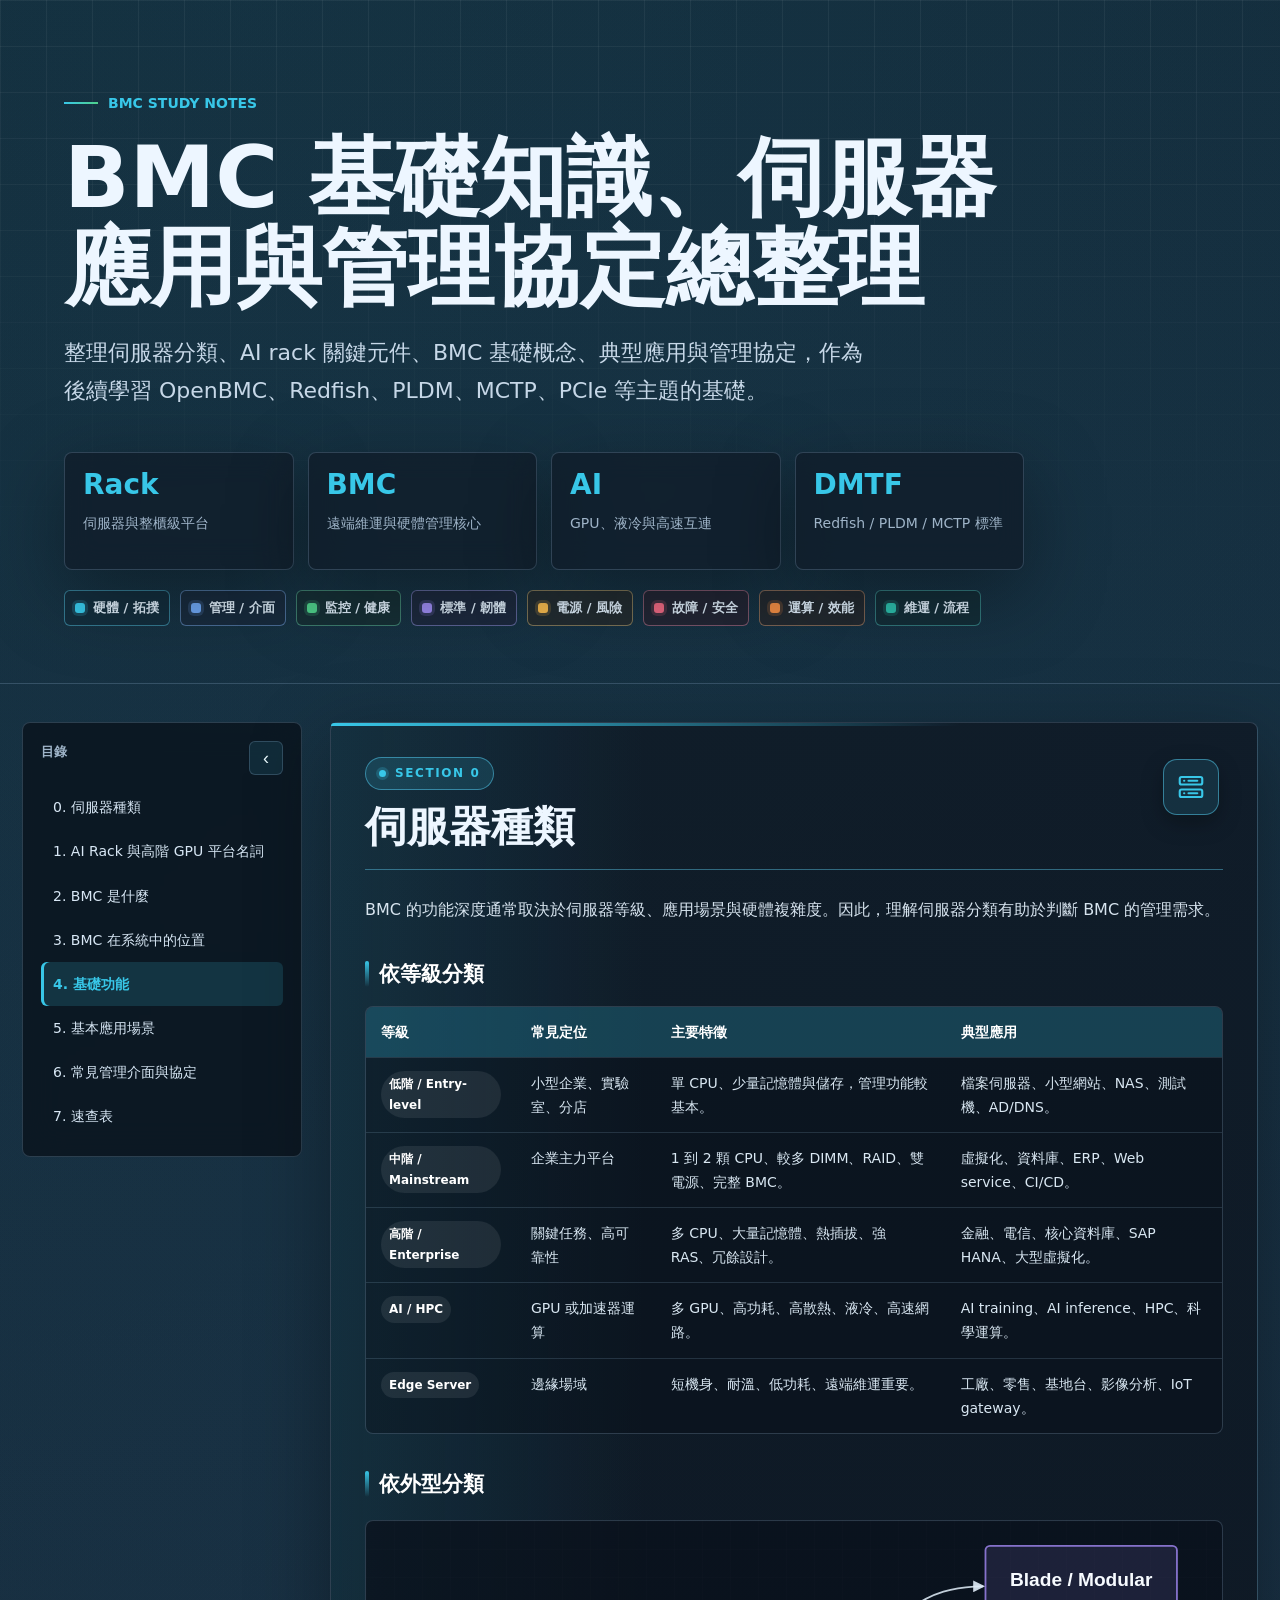
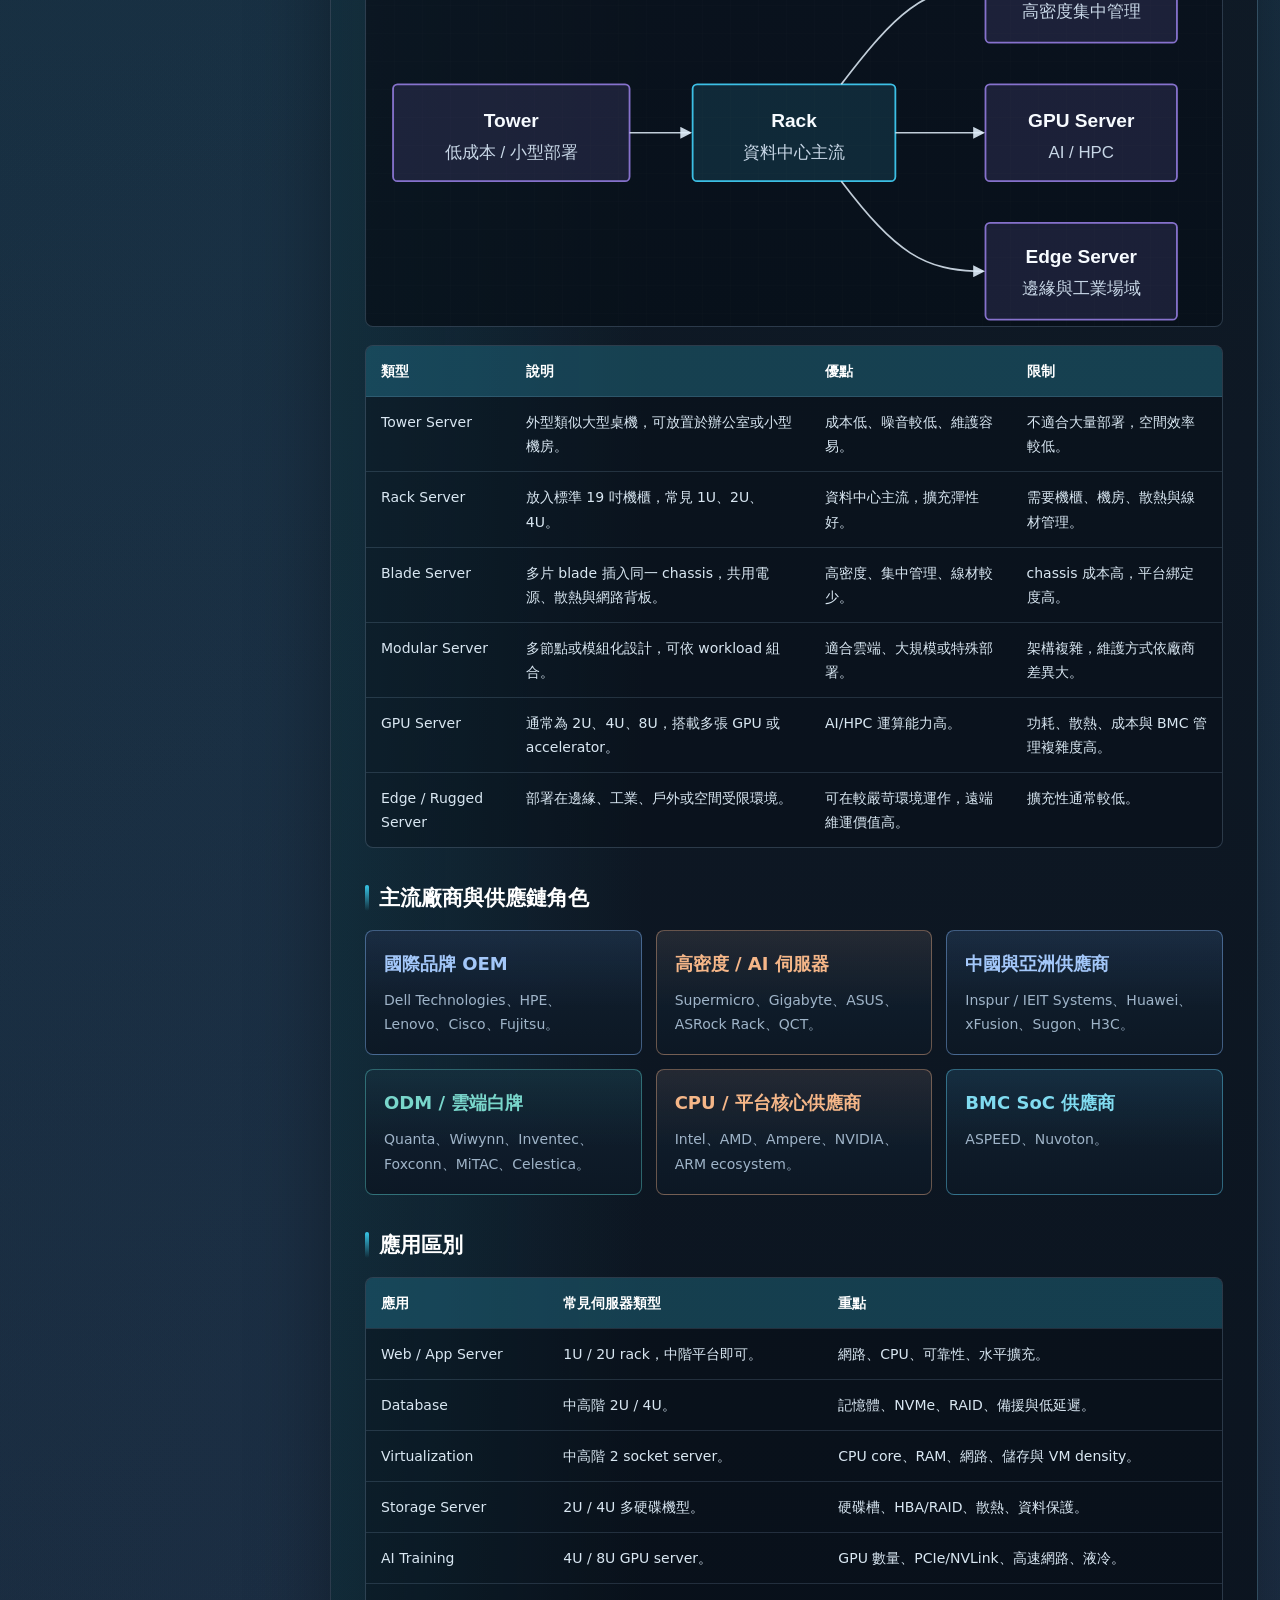
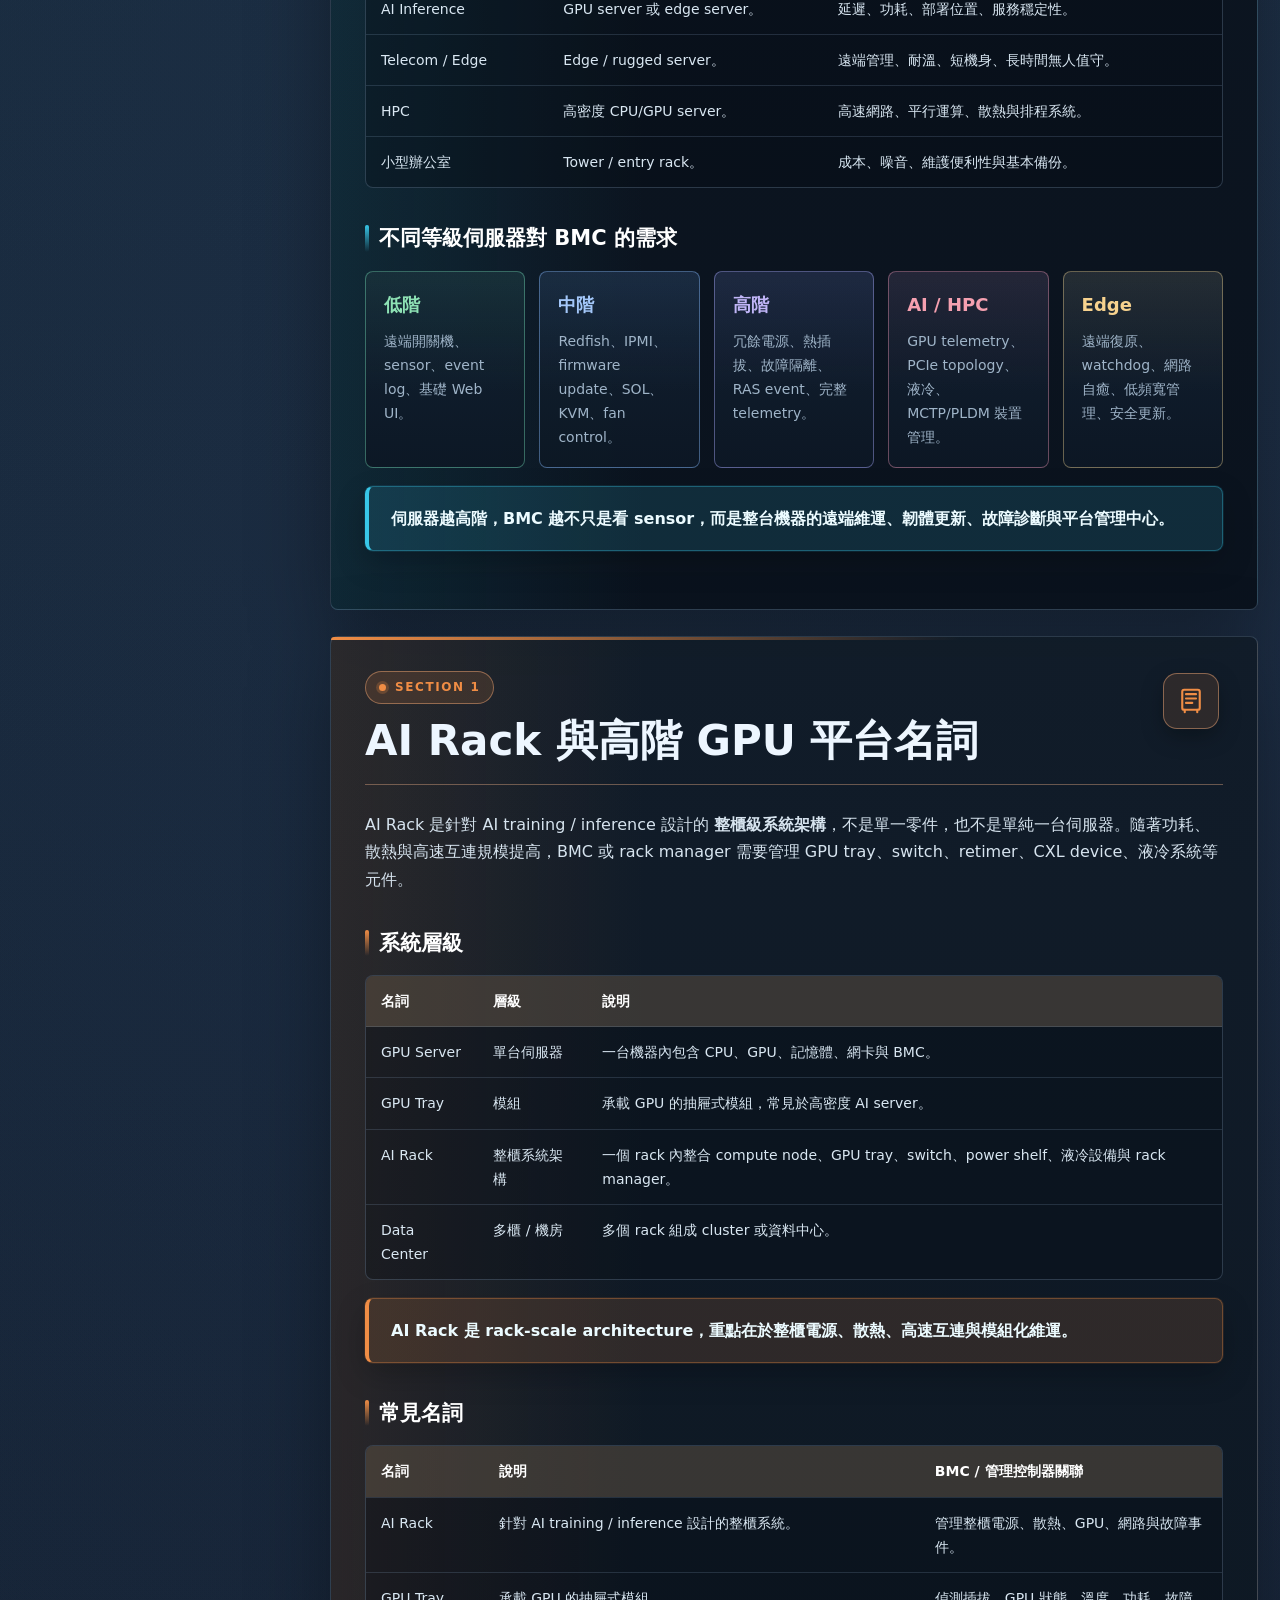
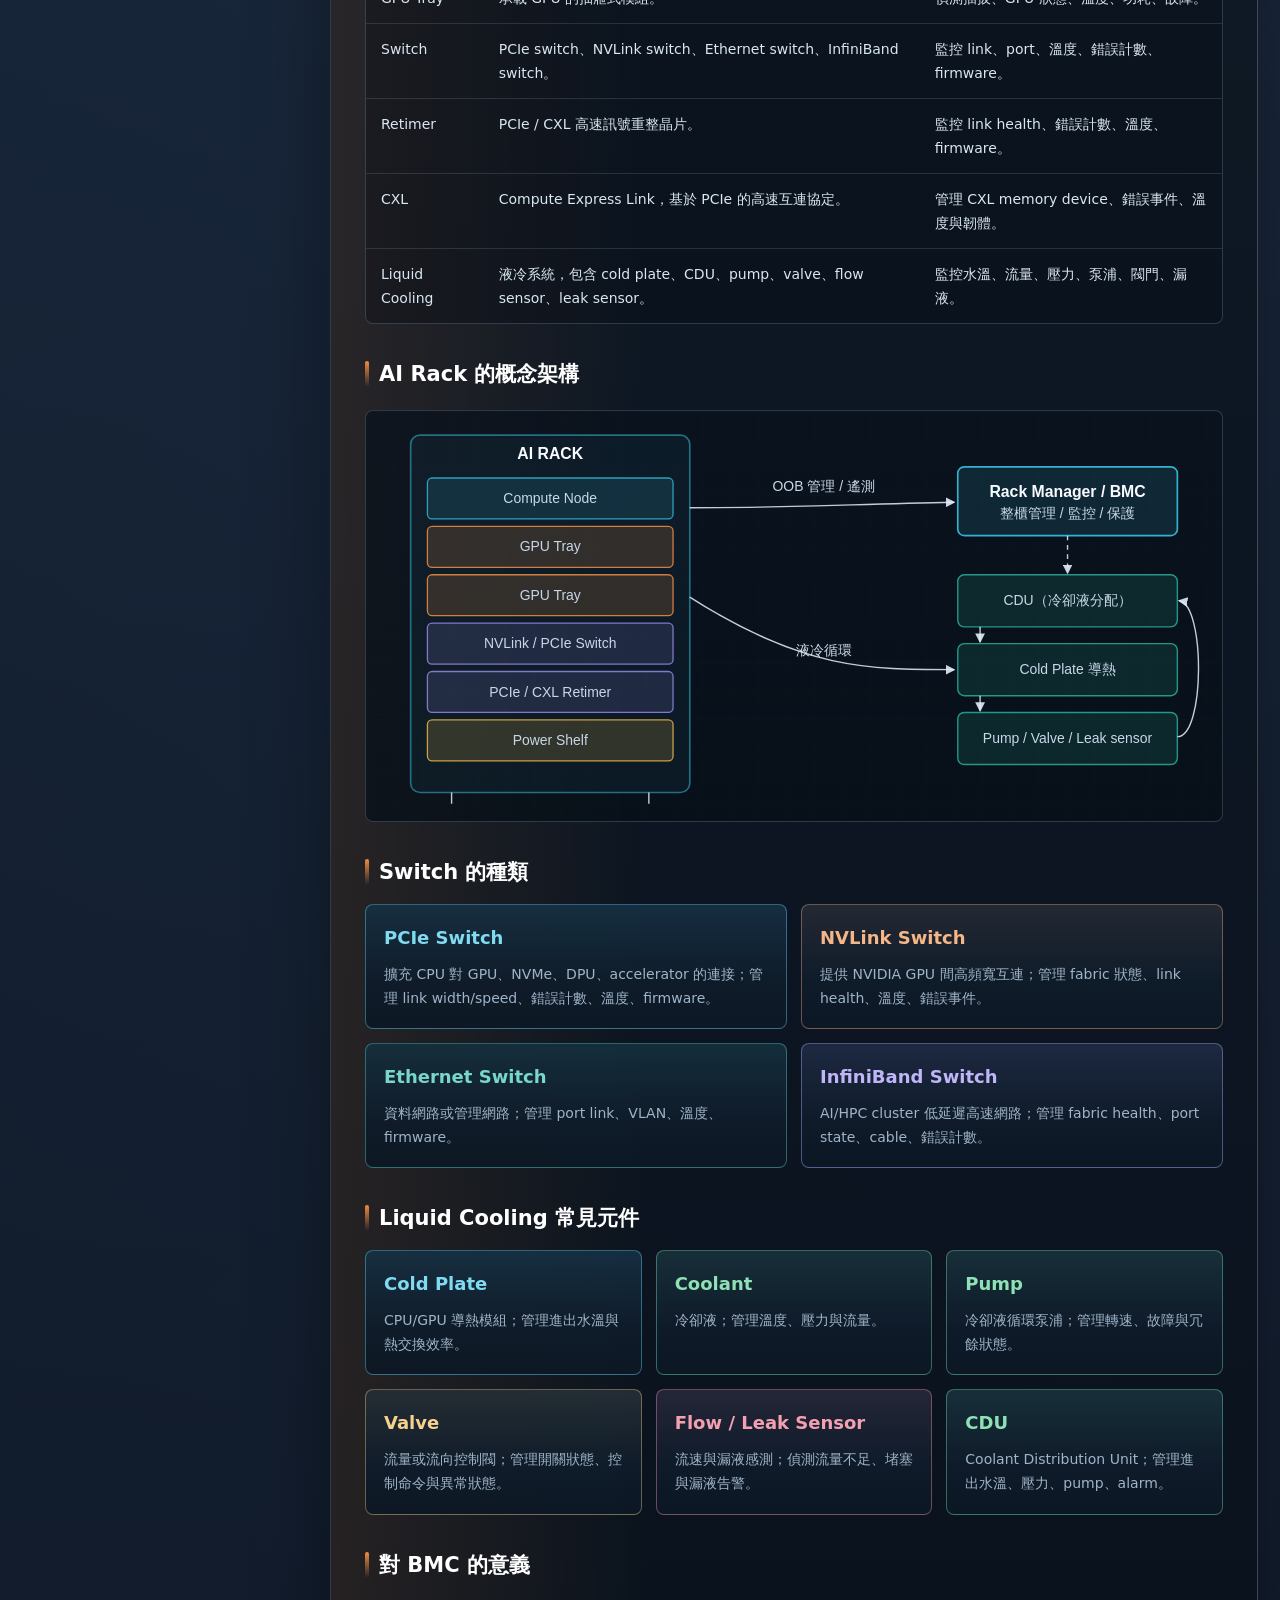
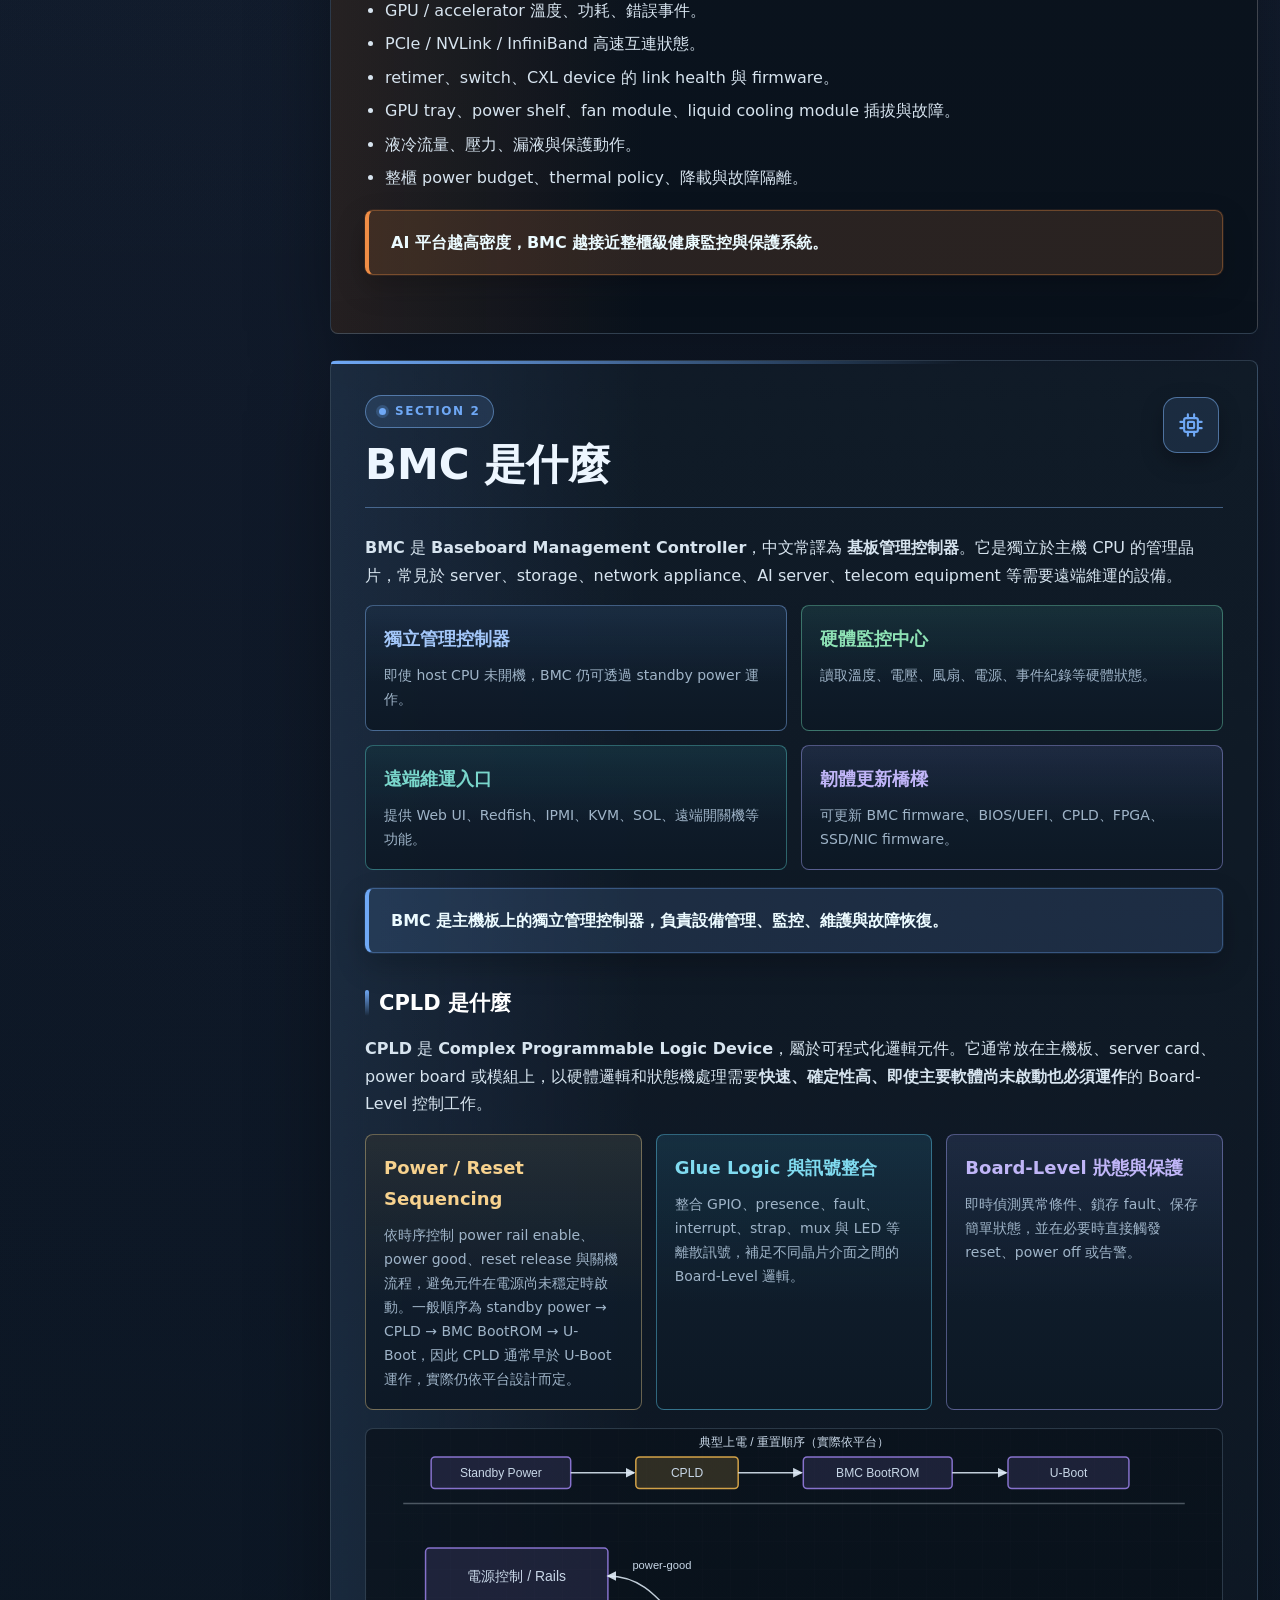
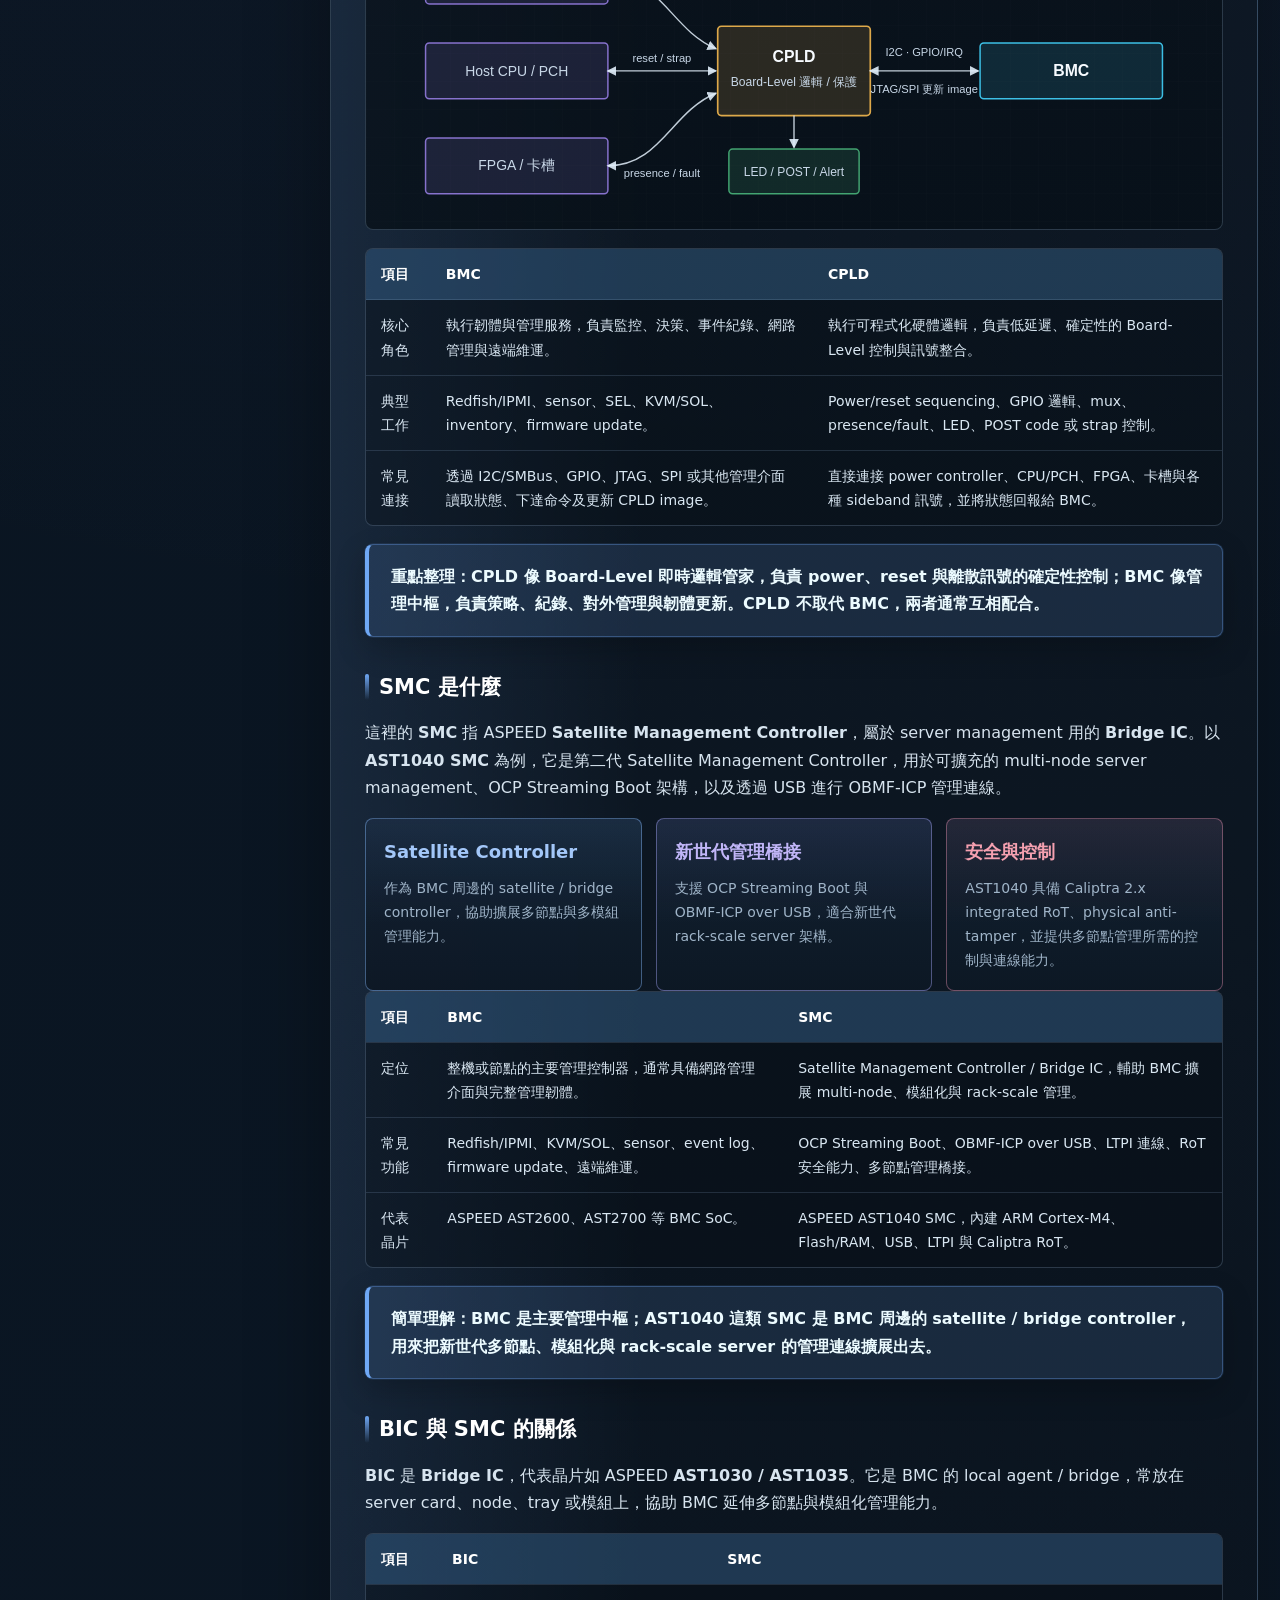
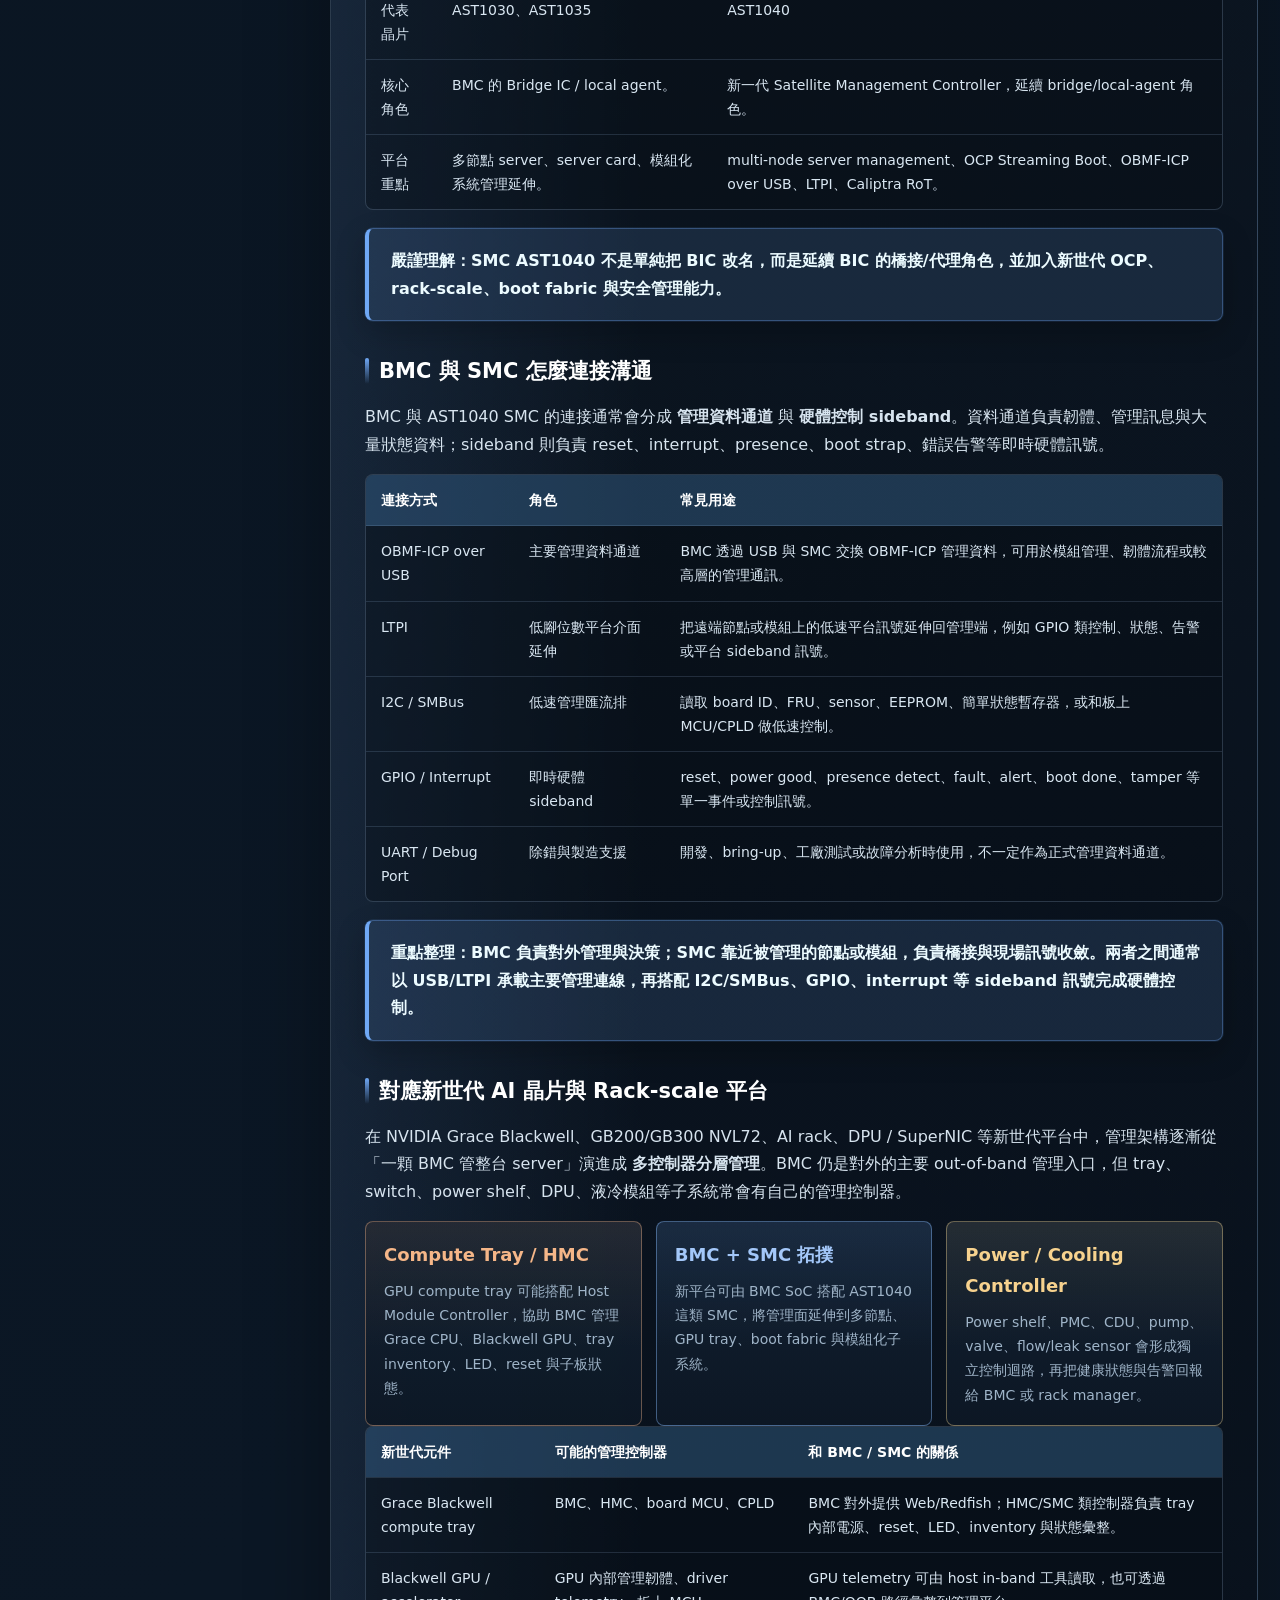
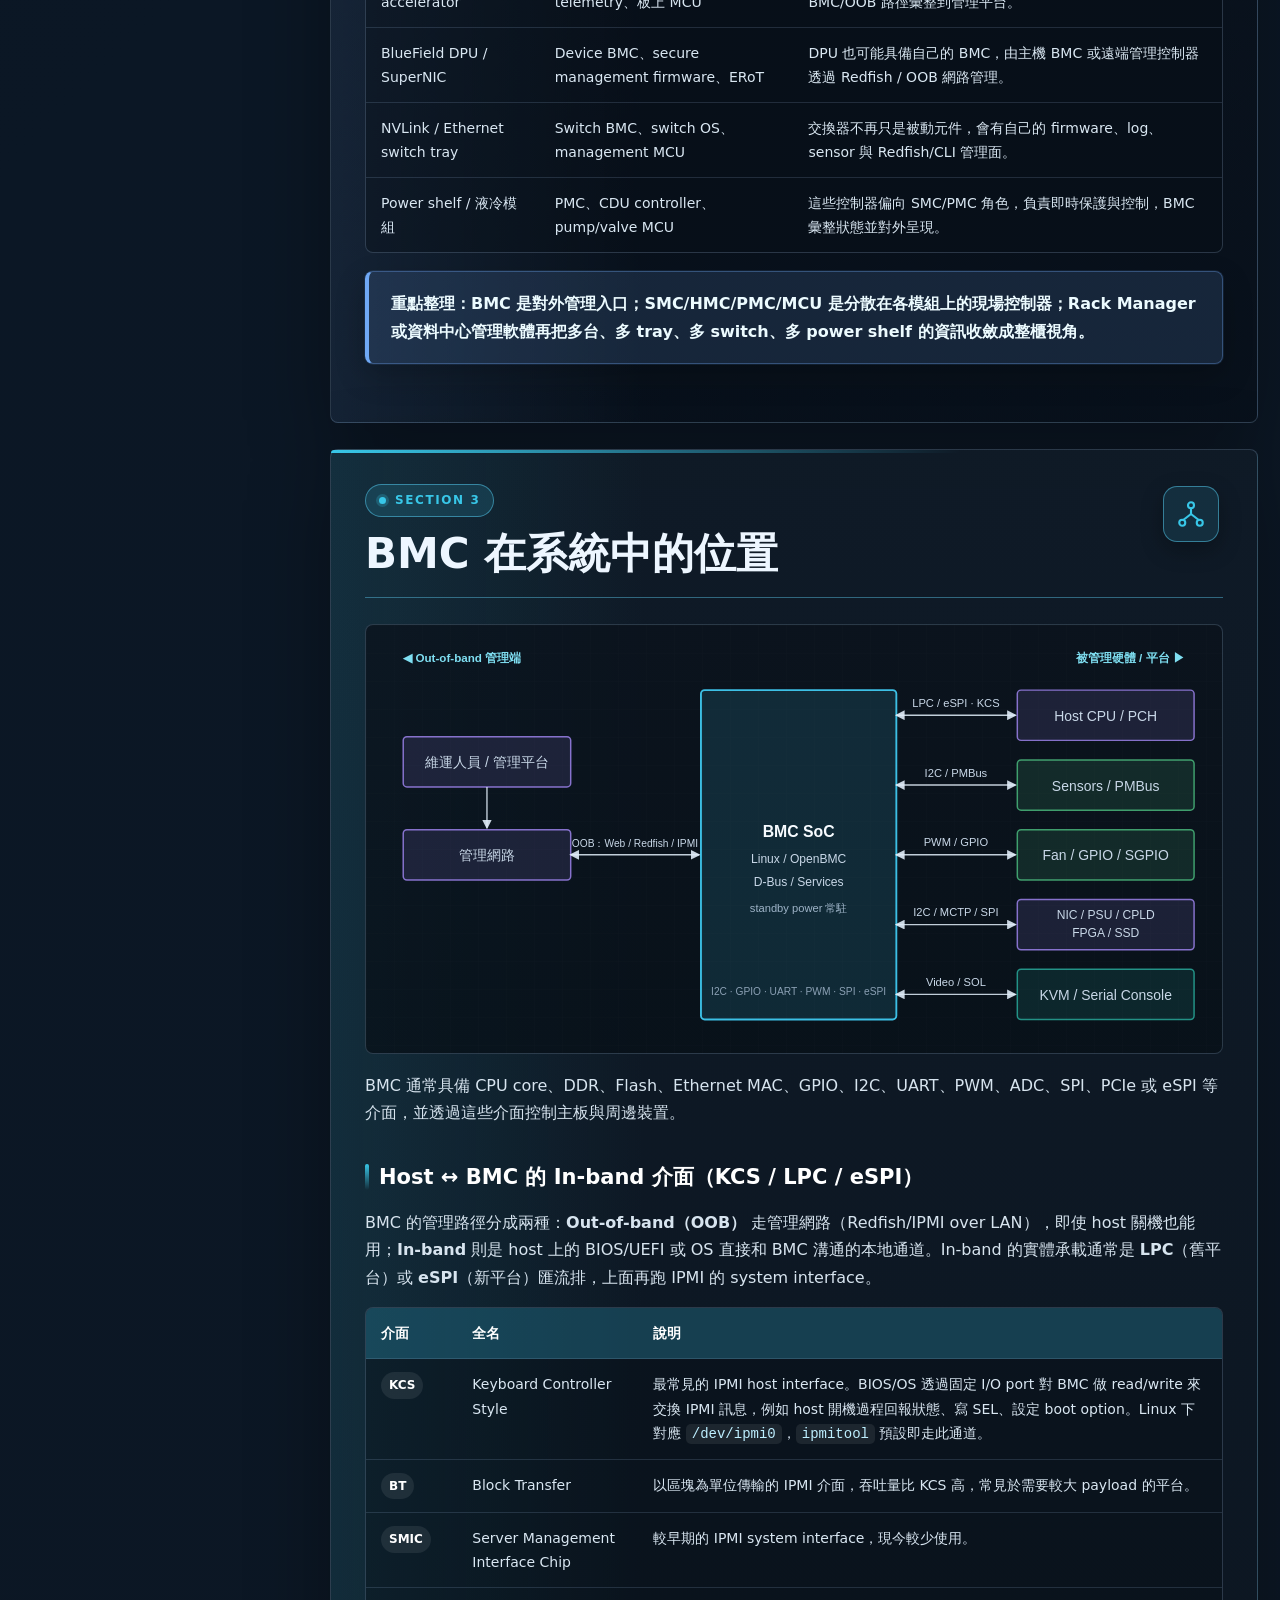
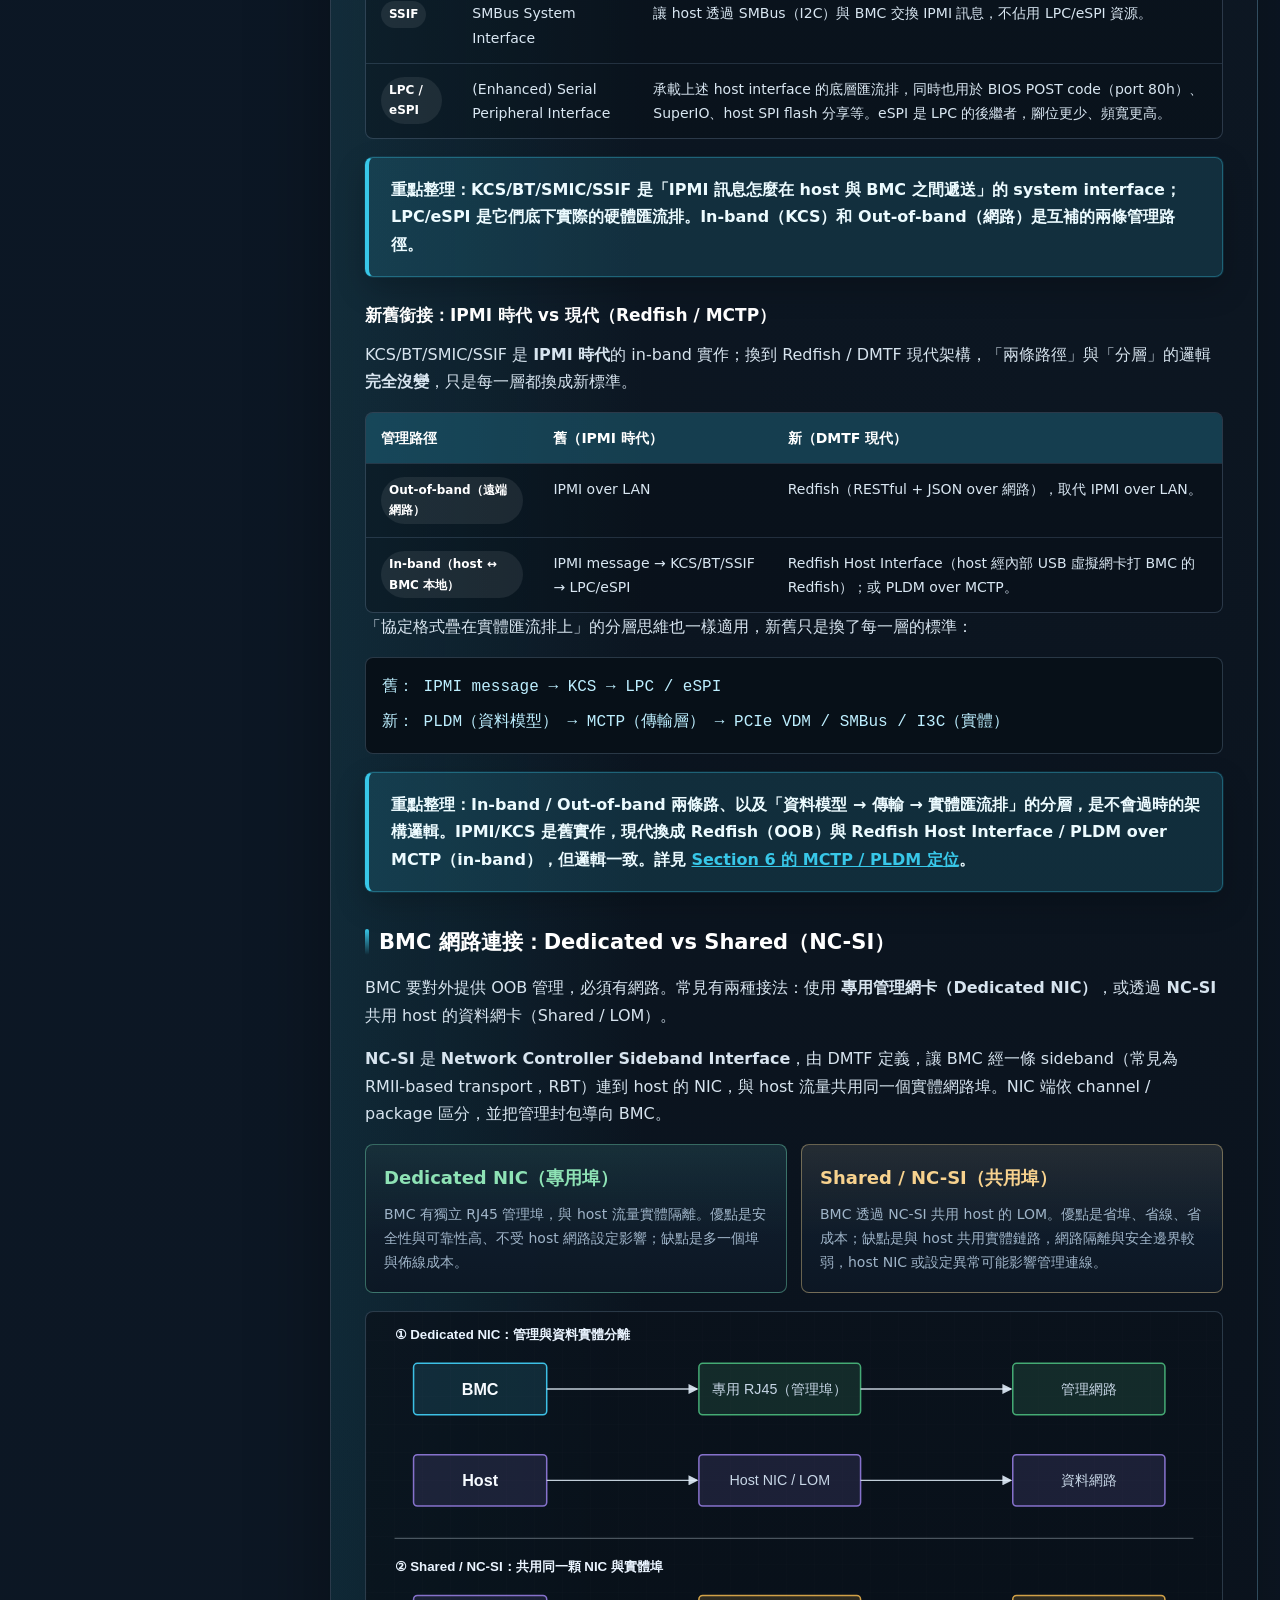
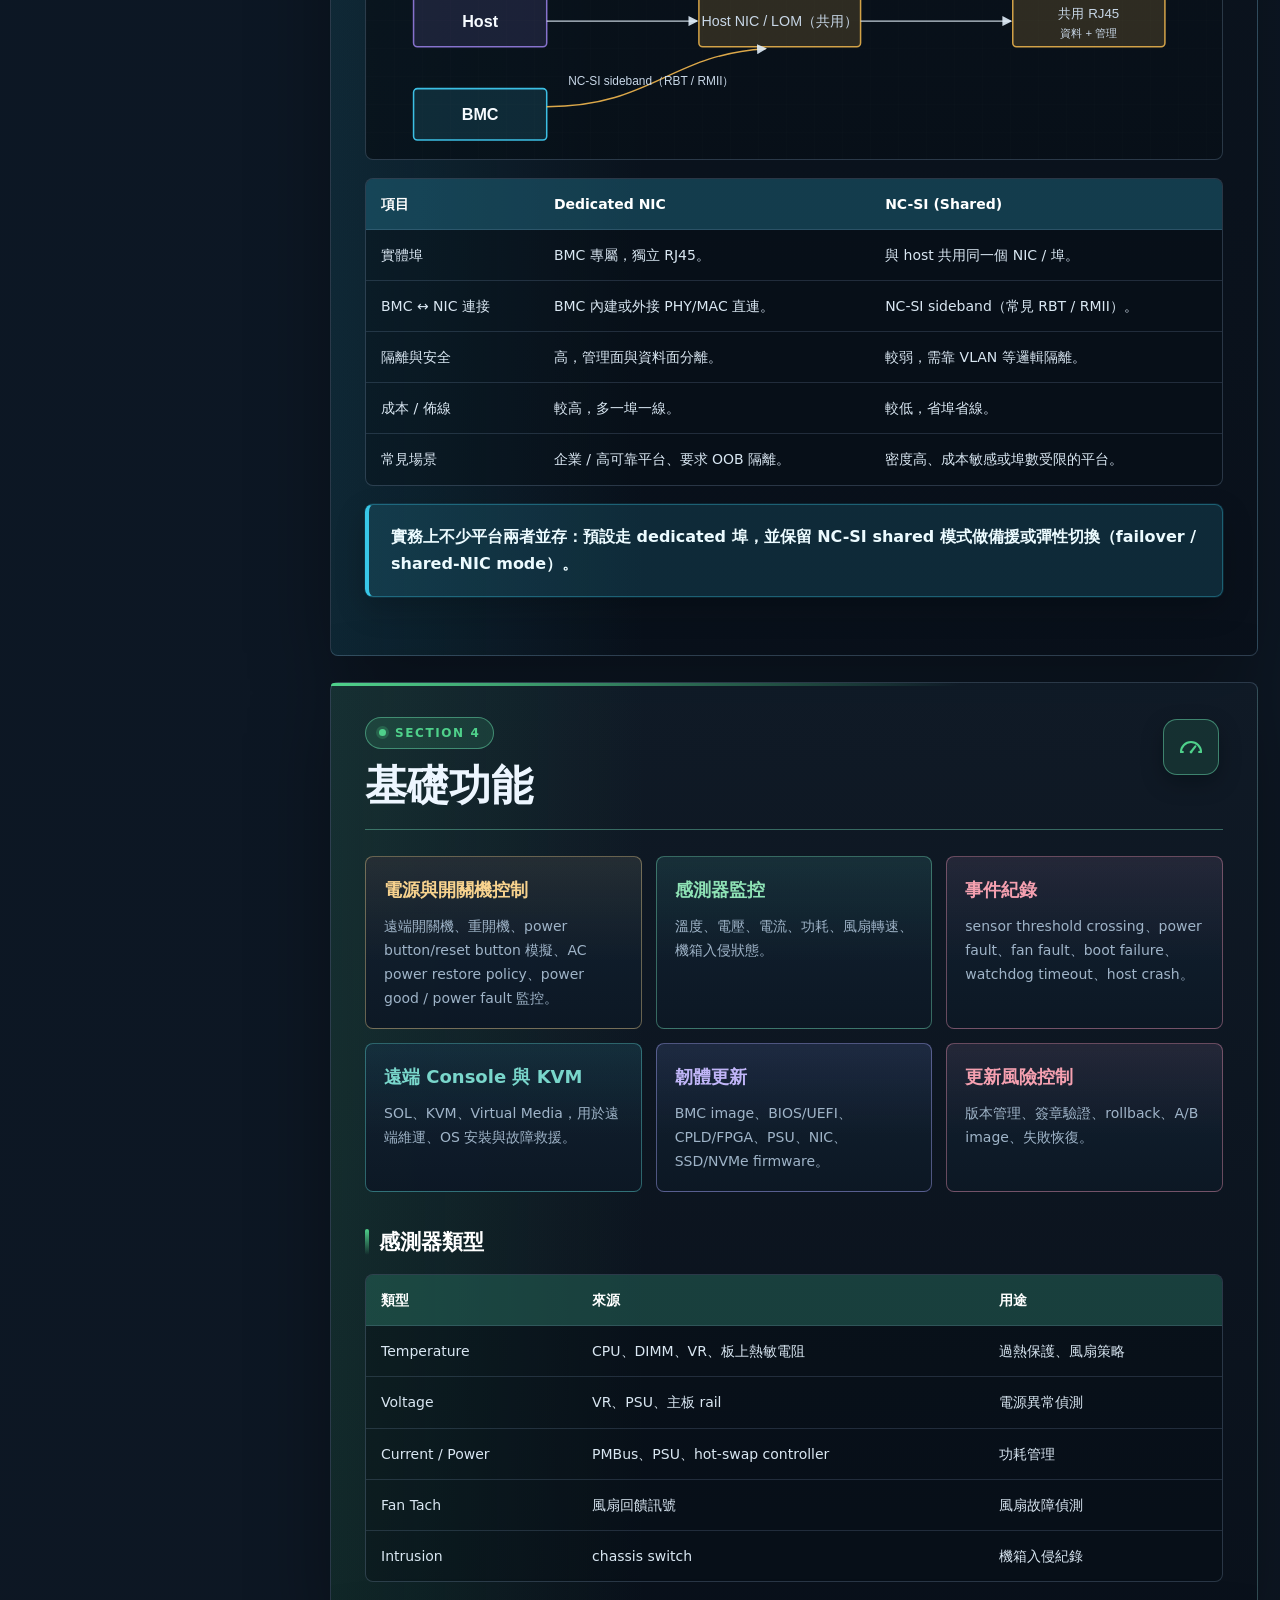
==== commit 4a286c8b: "Update study notes and docsify sidebar" ====
--- a/BMC 基礎知識與應用生態總整理.html
+++ b/BMC 基礎知識與應用生態總整理.html
@@ -130,6 +130,12 @@
       background: rgba(16, 27, 39, 0.72);
       backdrop-filter: blur(14px);
       box-shadow: var(--shadow);
+      transition: transform 160ms ease, border-color 160ms ease;
+    }
+
+    .stat:hover {
+      transform: translateY(-3px);
+      border-color: rgba(56, 199, 232, 0.55);
     }
 
     .stat strong {
@@ -267,6 +273,13 @@
       color: var(--cyan);
     }
 
+    .nav a.active {
+      background: rgba(68, 215, 255, 0.14);
+      color: var(--cyan);
+      font-weight: 700;
+      box-shadow: inset 3px 0 0 var(--cyan);
+    }
+
     .layout.nav-collapsed .nav-title,
     .layout.nav-collapsed .nav-links {
       opacity: 0;
@@ -293,6 +306,8 @@
 
     section {
       --section-accent: var(--cyan);
+      position: relative;
+      scroll-margin-top: 20px;
       padding: clamp(22px, 3vw, 34px);
       border: 1px solid var(--line);
       border-radius: var(--radius);
@@ -300,6 +315,17 @@
         linear-gradient(90deg, color-mix(in srgb, var(--section-accent) 12%, transparent), transparent 34%),
         linear-gradient(180deg, rgba(16, 27, 39, 0.92), rgba(9, 17, 27, 0.92));
       box-shadow: var(--shadow);
+    }
+
+    section::before {
+      content: "";
+      position: absolute;
+      top: 0;
+      left: 0;
+      right: 0;
+      height: 3px;
+      border-radius: var(--radius) var(--radius) 0 0;
+      background: linear-gradient(90deg, var(--section-accent), transparent 68%);
     }
 
     section[data-accent="cyan"] { --section-accent: var(--cyan); }
@@ -313,15 +339,74 @@
     section[data-accent="lime"] { --section-accent: var(--lime); }
 
     .section-head {
+      position: relative;
       display: grid;
-      gap: 8px;
-      margin-bottom: 22px;
+      gap: 12px;
+      margin-bottom: 26px;
+      padding-bottom: 18px;
+      padding-right: 72px;
+      border-bottom: 1px solid color-mix(in srgb, var(--section-accent) 30%, var(--line));
+    }
+
+    .section-icon {
+      position: absolute;
+      top: 2px;
+      right: 4px;
+      width: 56px;
+      height: 56px;
+      display: grid;
+      place-items: center;
+      border: 1px solid color-mix(in srgb, var(--section-accent) 40%, var(--line));
+      border-radius: 14px;
+      background: color-mix(in srgb, var(--section-accent) 12%, transparent);
+      color: var(--section-accent);
+      box-shadow: 0 8px 22px rgba(0, 0, 0, 0.28);
+    }
+
+    .section-icon svg {
+      width: 30px;
+      height: 30px;
+      display: block;
+    }
+
+    @media (max-width: 640px) {
+      .section-head {
+        padding-right: 60px;
+      }
+
+      .section-icon {
+        width: 46px;
+        height: 46px;
+      }
+
+      .section-icon svg {
+        width: 24px;
+        height: 24px;
+      }
     }
 
     .section-index {
+      justify-self: start;
+      display: inline-flex;
+      align-items: center;
+      gap: 9px;
+      padding: 5px 13px;
+      border: 1px solid color-mix(in srgb, var(--section-accent) 42%, var(--line));
+      border-radius: 999px;
+      background: color-mix(in srgb, var(--section-accent) 14%, transparent);
       color: var(--section-accent);
-      font-size: 13px;
+      font-size: 12px;
       font-weight: 800;
+      letter-spacing: 1.6px;
+    }
+
+    .section-index::before {
+      content: "";
+      width: 7px;
+      height: 7px;
+      border-radius: 50%;
+      background: var(--section-accent);
+      box-shadow: 0 0 0 3px color-mix(in srgb, var(--section-accent) 22%, transparent);
     }
 
     h2 {
@@ -332,23 +417,40 @@
     }
 
     h3 {
-      margin: 28px 0 14px;
+      position: relative;
+      margin: 32px 0 14px;
+      padding-left: 14px;
       color: #ffffff;
       font-size: 21px;
       letter-spacing: 0;
     }
 
+    h3::before {
+      content: "";
+      position: absolute;
+      left: 0;
+      top: 5px;
+      bottom: 5px;
+      width: 4px;
+      border-radius: 2px;
+      background: linear-gradient(180deg, var(--section-accent), transparent);
+    }
+
     p {
       margin: 0 0 16px;
       color: #d7e4ef;
     }
 
     .callout {
+      position: relative;
       margin: 18px 0 24px;
-      padding: 18px 20px;
+      padding: 18px 20px 18px 22px;
+      border: 1px solid color-mix(in srgb, var(--section-accent) 34%, transparent);
       border-left: 4px solid var(--section-accent);
       border-radius: var(--radius);
       background: color-mix(in srgb, var(--section-accent) 14%, transparent);
+      box-shadow: 0 0 0 1px color-mix(in srgb, var(--section-accent) 10%, transparent),
+        0 12px 30px rgba(0, 0, 0, 0.22);
       color: #ecfbff;
       font-weight: 700;
     }
@@ -378,6 +480,13 @@
       background:
         linear-gradient(180deg, color-mix(in srgb, var(--tile-accent) 8%, transparent), transparent 62%),
         linear-gradient(180deg, rgba(19, 34, 51, 0.95), rgba(13, 24, 37, 0.95));
+      transition: transform 160ms ease, border-color 160ms ease, box-shadow 160ms ease;
+    }
+
+    .tile:hover {
+      transform: translateY(-3px);
+      border-color: color-mix(in srgb, var(--tile-accent) 62%, var(--line));
+      box-shadow: 0 14px 34px rgba(0, 0, 0, 0.32);
     }
 
     .tile h4 {
@@ -445,6 +554,14 @@
 
     tr:last-child td {
       border-bottom: 0;
+    }
+
+    tbody tr {
+      transition: background 140ms ease;
+    }
+
+    tbody tr:hover td {
+      background: color-mix(in srgb, var(--section-accent) 9%, transparent);
     }
 
     .pill {
@@ -529,37 +646,6 @@
       font-weight: 800;
     }
 
-    .rack-diagram {
-      display: grid;
-      grid-template-columns: minmax(170px, 0.9fr) minmax(260px, 1.4fr) minmax(170px, 0.9fr);
-      gap: 16px;
-      align-items: center;
-      margin: 18px 0;
-    }
-
-    .rack-column,
-    .rack-center {
-      display: grid;
-      gap: 12px;
-    }
-
-    .rack-center {
-      padding: 18px;
-      border: 1px solid rgba(84, 227, 154, 0.34);
-      border-radius: var(--radius);
-      background: rgba(84, 227, 154, 0.08);
-    }
-
-    .label-box {
-      padding: 14px;
-      border: 1px solid var(--line);
-      border-radius: var(--radius);
-      background: rgba(19, 34, 51, 0.86);
-      text-align: center;
-      color: #eef7ff;
-      font-weight: 800;
-    }
-
     ul {
       margin: 10px 0 0;
       padding-left: 20px;
@@ -627,8 +713,7 @@
       .hero-stats,
       .grid.cols-5,
       .grid.cols-3,
-      .grid.cols-2,
-      .rack-diagram {
+      .grid.cols-2 {
         grid-template-columns: 1fr;
       }
     }
@@ -698,6 +783,16 @@
           <div class="section-head">
             <span class="section-index">SECTION 0</span>
             <h2>伺服器種類</h2>
+            <span class="section-icon" aria-hidden="true">
+              <svg viewBox="0 0 24 24" fill="none" stroke="currentColor" stroke-width="1.7" stroke-linecap="round" stroke-linejoin="round">
+                <rect x="3" y="4" width="18" height="6" rx="1.5"></rect>
+                <rect x="3" y="14" width="18" height="6" rx="1.5"></rect>
+                <line x1="6.5" y1="7" x2="6.6" y2="7"></line>
+                <line x1="6.5" y1="17" x2="6.6" y2="17"></line>
+                <line x1="10" y1="7" x2="17" y2="7"></line>
+                <line x1="10" y1="17" x2="17" y2="17"></line>
+              </svg>
+            </span>
           </div>
           <p>BMC 的功能深度通常取決於伺服器等級、應用場景與硬體複雜度。因此，理解伺服器分類有助於判斷 BMC 的管理需求。</p>
 
@@ -808,6 +903,16 @@
           <div class="section-head">
             <span class="section-index">SECTION 1</span>
             <h2>AI Rack 與高階 GPU 平台名詞</h2>
+            <span class="section-icon" aria-hidden="true">
+              <svg viewBox="0 0 24 24" fill="none" stroke="currentColor" stroke-width="1.7" stroke-linecap="round" stroke-linejoin="round">
+                <rect x="5" y="3" width="14" height="16" rx="1.5"></rect>
+                <line x1="8" y1="6.5" x2="16" y2="6.5"></line>
+                <line x1="8" y1="10" x2="16" y2="10"></line>
+                <line x1="8" y1="13.5" x2="13" y2="13.5"></line>
+                <line x1="7" y1="21" x2="7" y2="19"></line>
+                <line x1="17" y1="21" x2="17" y2="19"></line>
+              </svg>
+            </span>
           </div>
           <p>AI Rack 是針對 AI training / inference 設計的 <strong>整櫃級系統架構</strong>，不是單一零件，也不是單純一台伺服器。隨著功耗、散熱與高速互連規模提高，BMC 或 rack manager 需要管理 GPU tray、switch、retimer、CXL device、液冷系統等元件。</p>
 
@@ -841,24 +946,72 @@
           </div>
 
           <h3>AI Rack 的概念架構</h3>
-          <div class="rack-diagram">
-            <div class="rack-column">
-              <div class="label-box">Compute Node</div>
-              <div class="label-box">Network Switch<br>Ethernet / InfiniBand</div>
-              <div class="label-box">Power Shelf</div>
-            </div>
-            <div class="rack-center">
-              <div class="label-box">AI Rack</div>
-              <div class="label-box">GPU Tray</div>
-              <div class="label-box">GPU / Accelerator</div>
-              <div class="label-box">NVLink / PCIe Switch</div>
-              <div class="label-box">PCIe / CXL Retimer</div>
-            </div>
-            <div class="rack-column">
-              <div class="label-box">CDU / Liquid Cooling</div>
-              <div class="label-box">Cold Plate</div>
-              <div class="label-box">Rack Manager / BMC</div>
-            </div>
+          <div class="svg-diagram" aria-label="AI Rack 機櫃示意圖：機櫃內堆疊 compute node、GPU tray、switch、retimer、power shelf，右側為 Rack Manager/BMC 與液冷迴路">
+            <svg viewBox="0 0 920 440" role="img" aria-labelledby="ai-rack-title">
+              <title id="ai-rack-title">AI Rack 機櫃內部堆疊與 Rack Manager / BMC、液冷迴路的關係</title>
+              <defs>
+                <marker id="arrow-rack" viewBox="0 0 10 10" refX="8.5" refY="5" markerWidth="7" markerHeight="7" orient="auto-start-reverse">
+                  <path d="M 0 0 L 10 5 L 0 10 z" fill="rgba(224, 237, 249, 0.9)"></path>
+                </marker>
+              </defs>
+
+              <!-- 機櫃外框 -->
+              <rect x="48" y="26" width="300" height="384" rx="10" fill="rgba(56, 199, 232, 0.05)" stroke="rgba(56, 199, 232, 0.5)" stroke-width="1.8"></rect>
+              <text class="diagram-title" x="198" y="52">AI RACK</text>
+
+              <!-- U 位堆疊 -->
+              <rect x="66" y="72" width="264" height="44" rx="5" fill="rgba(56, 199, 232, 0.12)" stroke="rgba(56, 199, 232, 0.75)" stroke-width="1.4"></rect>
+              <text class="diagram-sub" x="198" y="99">Compute Node</text>
+
+              <rect x="66" y="124" width="264" height="44" rx="5" fill="rgba(240, 141, 69, 0.16)" stroke="rgba(240, 141, 69, 0.85)" stroke-width="1.4"></rect>
+              <text class="diagram-sub" x="198" y="151">GPU Tray</text>
+
+              <rect x="66" y="176" width="264" height="44" rx="5" fill="rgba(240, 141, 69, 0.16)" stroke="rgba(240, 141, 69, 0.85)" stroke-width="1.4"></rect>
+              <text class="diagram-sub" x="198" y="203">GPU Tray</text>
+
+              <rect x="66" y="228" width="264" height="44" rx="5" fill="rgba(157, 140, 242, 0.14)" stroke="rgba(157, 140, 242, 0.8)" stroke-width="1.4"></rect>
+              <text class="diagram-sub" x="198" y="255">NVLink / PCIe Switch</text>
+
+              <rect x="66" y="280" width="264" height="44" rx="5" fill="rgba(157, 140, 242, 0.14)" stroke="rgba(157, 140, 242, 0.8)" stroke-width="1.4"></rect>
+              <text class="diagram-sub" x="198" y="307">PCIe / CXL Retimer</text>
+
+              <rect x="66" y="332" width="264" height="44" rx="5" fill="rgba(243, 185, 79, 0.16)" stroke="rgba(243, 185, 79, 0.82)" stroke-width="1.4"></rect>
+              <text class="diagram-sub" x="198" y="359">Power Shelf</text>
+
+              <!-- 機櫃腳 -->
+              <line x1="92" y1="410" x2="92" y2="422" class="diagram-line"></line>
+              <line x1="304" y1="410" x2="304" y2="422" class="diagram-line"></line>
+
+              <!-- 右側：管理與液冷 -->
+              <rect x="636" y="60" width="236" height="74" rx="7" fill="rgba(56, 199, 232, 0.12)" stroke="rgba(56, 199, 232, 0.88)" stroke-width="1.8"></rect>
+              <text class="diagram-title" x="754" y="92">Rack Manager / BMC</text>
+              <text class="diagram-sub" x="754" y="115">整櫃管理 / 監控 / 保護</text>
+
+              <rect x="636" y="176" width="236" height="56" rx="7" fill="rgba(45, 191, 173, 0.13)" stroke="rgba(45, 191, 173, 0.75)" stroke-width="1.5"></rect>
+              <text class="diagram-sub" x="754" y="209">CDU（冷卻液分配）</text>
+
+              <rect x="636" y="250" width="236" height="56" rx="7" fill="rgba(45, 191, 173, 0.13)" stroke="rgba(45, 191, 173, 0.75)" stroke-width="1.5"></rect>
+              <text class="diagram-sub" x="754" y="283">Cold Plate 導熱</text>
+
+              <rect x="636" y="324" width="236" height="56" rx="7" fill="rgba(45, 191, 173, 0.13)" stroke="rgba(45, 191, 173, 0.75)" stroke-width="1.5"></rect>
+              <text class="diagram-sub" x="754" y="357">Pump / Valve / Leak sensor</text>
+
+              <!-- 管理連線 -->
+              <text class="diagram-sub" x="492" y="86">OOB 管理 / 遙測</text>
+              <path class="diagram-line" marker-end="url(#arrow-rack)" d="M 348 104 C 470 104, 520 100, 632 98"></path>
+
+              <!-- 液冷連線 -->
+              <text class="diagram-sub" x="492" y="262">液冷循環</text>
+              <path class="diagram-line" marker-end="url(#arrow-rack)" d="M 348 200 C 470 278, 540 278, 632 278"></path>
+
+              <!-- BMC 監控液冷 -->
+              <path class="diagram-line" stroke-dasharray="5 5" marker-end="url(#arrow-rack)" d="M 754 134 L 754 174"></path>
+
+              <!-- 液冷內部迴圈 -->
+              <path class="diagram-line" marker-end="url(#arrow-rack)" d="M 660 232 L 660 248"></path>
+              <path class="diagram-line" marker-end="url(#arrow-rack)" d="M 660 306 L 660 322"></path>
+              <path class="diagram-line" marker-end="url(#arrow-rack)" d="M 872 350 C 902 350, 902 208, 874 204"></path>
+            </svg>
           </div>
 
           <h3>Switch 的種類</h3>
@@ -895,6 +1048,20 @@
           <div class="section-head">
             <span class="section-index">SECTION 2</span>
             <h2>BMC 是什麼</h2>
+            <span class="section-icon" aria-hidden="true">
+              <svg viewBox="0 0 24 24" fill="none" stroke="currentColor" stroke-width="1.7" stroke-linecap="round" stroke-linejoin="round">
+                <rect x="6.5" y="6.5" width="11" height="11" rx="1.5"></rect>
+                <rect x="9.5" y="9.5" width="5" height="5" rx="0.8"></rect>
+                <line x1="9.5" y1="3.5" x2="9.5" y2="6.5"></line>
+                <line x1="14.5" y1="3.5" x2="14.5" y2="6.5"></line>
+                <line x1="9.5" y1="17.5" x2="9.5" y2="20.5"></line>
+                <line x1="14.5" y1="17.5" x2="14.5" y2="20.5"></line>
+                <line x1="3.5" y1="9.5" x2="6.5" y2="9.5"></line>
+                <line x1="3.5" y1="14.5" x2="6.5" y2="14.5"></line>
+                <line x1="17.5" y1="9.5" x2="20.5" y2="9.5"></line>
+                <line x1="17.5" y1="14.5" x2="20.5" y2="14.5"></line>
+              </svg>
+            </span>
           </div>
           <p><strong>BMC</strong> 是 <strong>Baseboard Management Controller</strong>，中文常譯為 <strong>基板管理控制器</strong>。它是獨立於主機 CPU 的管理晶片，常見於 server、storage、network appliance、AI server、telecom equipment 等需要遠端維運的設備。</p>
           <div class="grid cols-2">
@@ -912,6 +1079,71 @@
             <div class="tile tone-cyan"><h4>Glue Logic 與訊號整合</h4><p>整合 GPIO、presence、fault、interrupt、strap、mux 與 LED 等離散訊號，補足不同晶片介面之間的 Board-Level 邏輯。</p></div>
             <div class="tile tone-violet"><h4>Board-Level 狀態與保護</h4><p>即時偵測異常條件、鎖存 fault、保存簡單狀態，並在必要時直接觸發 reset、power off 或告警。</p></div>
           </div>
+
+          <div class="svg-diagram" aria-label="CPLD 架構示意圖：頂部為 standby power 到 U-Boot 的上電順序，下方為 CPLD 居中連接電源、CPU/PCH、卡槽與 BMC 的 glue logic">
+            <svg viewBox="0 0 920 430" role="img" aria-labelledby="cpld-title">
+              <title id="cpld-title">CPLD 的上電順序與 Board-Level glue logic 架構</title>
+              <defs>
+                <marker id="arrow-cpld" viewBox="0 0 10 10" refX="8.5" refY="5" markerWidth="7" markerHeight="7" orient="auto-start-reverse">
+                  <path d="M 0 0 L 10 5 L 0 10 z" fill="rgba(224, 237, 249, 0.9)"></path>
+                </marker>
+              </defs>
+
+              <!-- 上電順序 -->
+              <text class="diagram-sub" x="460" y="18" style="font-size:13px">典型上電 / 重置順序（實際依平台）</text>
+              <rect class="diagram-card" x="70" y="30" width="150" height="34"></rect>
+              <text class="diagram-sub" x="145" y="52" style="font-size:13px">Standby Power</text>
+              <rect class="diagram-card" x="290" y="30" width="110" height="34" style="fill:rgba(243,185,79,0.16);stroke:rgba(243,185,79,0.85)"></rect>
+              <text class="diagram-sub" x="345" y="52" style="font-size:13px">CPLD</text>
+              <rect class="diagram-card" x="470" y="30" width="160" height="34"></rect>
+              <text class="diagram-sub" x="550" y="52" style="font-size:13px">BMC BootROM</text>
+              <rect class="diagram-card" x="690" y="30" width="130" height="34"></rect>
+              <text class="diagram-sub" x="755" y="52" style="font-size:13px">U-Boot</text>
+              <path class="diagram-line" marker-end="url(#arrow-cpld)" d="M 220 47 L 288 47"></path>
+              <path class="diagram-line" marker-end="url(#arrow-cpld)" d="M 400 47 L 468 47"></path>
+              <path class="diagram-line" marker-end="url(#arrow-cpld)" d="M 630 47 L 688 47"></path>
+
+              <line x1="40" y1="80" x2="880" y2="80" class="diagram-line" opacity="0.35"></line>
+
+              <!-- 左側：CPLD 連接的硬體 -->
+              <rect class="diagram-card" x="64" y="128" width="196" height="60"></rect>
+              <text class="diagram-sub" x="162" y="163">電源控制 / Rails</text>
+              <rect class="diagram-card" x="64" y="230" width="196" height="60"></rect>
+              <text class="diagram-sub" x="162" y="265">Host CPU / PCH</text>
+              <rect class="diagram-card" x="64" y="332" width="196" height="60"></rect>
+              <text class="diagram-sub" x="162" y="367">FPGA / 卡槽</text>
+
+              <!-- 中央：CPLD -->
+              <rect class="diagram-card" x="378" y="212" width="164" height="96" style="fill:rgba(243,185,79,0.14);stroke:rgba(243,185,79,0.9);stroke-width:1.8"></rect>
+              <text class="diagram-title" x="460" y="250">CPLD</text>
+              <text class="diagram-sub" x="460" y="276" style="font-size:13px">Board-Level 邏輯 / 保護</text>
+
+              <!-- 右側：BMC -->
+              <rect class="diagram-card main" x="660" y="230" width="196" height="60"></rect>
+              <text class="diagram-title" x="758" y="266">BMC</text>
+
+              <!-- 下方輸出 -->
+              <rect class="diagram-card" x="390" y="344" width="140" height="48" style="fill:rgba(84,209,139,0.13);stroke:rgba(84,209,139,0.75)"></rect>
+              <text class="diagram-sub" x="460" y="373" style="font-size:13px">LED / POST / Alert</text>
+
+              <!-- 左側連線（控制 + 感測，雙向） -->
+              <path class="diagram-line" marker-start="url(#arrow-cpld)" marker-end="url(#arrow-cpld)" d="M 260 158 C 316 158, 328 216, 376 236"></path>
+              <text class="diagram-sub" x="318" y="150" style="font-size:12px">power-good</text>
+              <path class="diagram-line" marker-start="url(#arrow-cpld)" marker-end="url(#arrow-cpld)" d="M 260 260 L 376 260"></path>
+              <text class="diagram-sub" x="318" y="250" style="font-size:12px">reset / strap</text>
+              <path class="diagram-line" marker-start="url(#arrow-cpld)" marker-end="url(#arrow-cpld)" d="M 260 362 C 316 362, 328 304, 376 284"></path>
+              <text class="diagram-sub" x="318" y="374" style="font-size:12px">presence / fault</text>
+
+              <!-- CPLD ↔ BMC -->
+              <path class="diagram-line" marker-start="url(#arrow-cpld)" marker-end="url(#arrow-cpld)" d="M 542 260 L 658 260"></path>
+              <text class="diagram-sub" x="600" y="244" style="font-size:12px">I2C · GPIO/IRQ</text>
+              <text class="diagram-sub" x="600" y="284" style="font-size:12px">JTAG/SPI 更新 image</text>
+
+              <!-- CPLD → 輸出 -->
+              <path class="diagram-line" marker-end="url(#arrow-cpld)" d="M 460 308 L 460 342"></path>
+            </svg>
+          </div>
+
           <div class="table-wrap">
             <table>
               <thead><tr><th>項目</th><th>BMC</th><th>CPLD</th></tr></thead>
@@ -922,7 +1154,7 @@
               </tbody>
             </table>
           </div>
-          <div class="callout">分工心智模型：CPLD 像 Board-Level 即時邏輯管家，負責 power、reset 與離散訊號的確定性控制；BMC 像管理中樞，負責策略、紀錄、對外管理與韌體更新。CPLD 不取代 BMC，兩者通常互相配合。</div>
+          <div class="callout">重點整理：CPLD 像 Board-Level 即時邏輯管家，負責 power、reset 與離散訊號的確定性控制；BMC 像管理中樞，負責策略、紀錄、對外管理與韌體更新。CPLD 不取代 BMC，兩者通常互相配合。</div>
 
           <h3>SMC 是什麼</h3>
           <p>這裡的 <strong>SMC</strong> 指 ASPEED <strong>Satellite Management Controller</strong>，屬於 server management 用的 <strong>Bridge IC</strong>。以 <strong>AST1040 SMC</strong> 為例，它是第二代 Satellite Management Controller，用於可擴充的 multi-node server management、OCP Streaming Boot 架構，以及透過 USB 進行 OBMF-ICP 管理連線。</p>
@@ -971,7 +1203,7 @@
               </tbody>
             </table>
           </div>
-          <div class="callout">實務心智模型：BMC 負責對外管理與決策；SMC 靠近被管理的節點或模組，負責橋接與現場訊號收斂。兩者之間通常以 USB/LTPI 承載主要管理連線，再搭配 I2C/SMBus、GPIO、interrupt 等 sideband 訊號完成硬體控制。</div>
+          <div class="callout">重點整理：BMC 負責對外管理與決策；SMC 靠近被管理的節點或模組，負責橋接與現場訊號收斂。兩者之間通常以 USB/LTPI 承載主要管理連線，再搭配 I2C/SMBus、GPIO、interrupt 等 sideband 訊號完成硬體控制。</div>
 
           <h3>對應新世代 AI 晶片與 Rack-scale 平台</h3>
           <p>在 NVIDIA Grace Blackwell、GB200/GB300 NVL72、AI rack、DPU / SuperNIC 等新世代平台中，管理架構逐漸從「一顆 BMC 管整台 server」演進成 <strong>多控制器分層管理</strong>。BMC 仍是對外的主要 out-of-band 管理入口，但 tray、switch、power shelf、DPU、液冷模組等子系統常會有自己的管理控制器。</p>
@@ -992,40 +1224,203 @@
               </tbody>
             </table>
           </div>
-          <div class="callout">新世代平台的心智模型：BMC 是對外管理入口；SMC/HMC/PMC/MCU 是分散在各模組上的現場控制器；Rack Manager 或資料中心管理軟體再把多台、多 tray、多 switch、多 power shelf 的資訊收斂成整櫃視角。</div>
+          <div class="callout">重點整理：BMC 是對外管理入口；SMC/HMC/PMC/MCU 是分散在各模組上的現場控制器；Rack Manager 或資料中心管理軟體再把多台、多 tray、多 switch、多 power shelf 的資訊收斂成整櫃視角。</div>
         </section>
 
         <section id="bmc-position" data-accent="cyan">
           <div class="section-head">
             <span class="section-index">SECTION 3</span>
             <h2>BMC 在系統中的位置</h2>
-          </div>
-          <div class="rack-diagram">
-            <div class="rack-column">
-              <div class="label-box">維運人員 / 管理平台</div>
-              <div class="label-box">Web / Redfish / IPMI</div>
-              <div class="label-box">管理網路</div>
-            </div>
-            <div class="rack-center">
-              <div class="label-box">BMC SoC</div>
-              <div class="label-box">Linux / OpenBMC</div>
-              <div class="label-box">D-Bus / Services</div>
-            </div>
-            <div class="rack-column">
-              <div class="label-box">Sensors / PMBus</div>
-              <div class="label-box">Fan / GPIO / SGPIO</div>
-              <div class="label-box">Host CPU / PCH</div>
-              <div class="label-box">NIC / PSU / CPLD / FPGA / SSD</div>
-              <div class="label-box">KVM / Serial Console</div>
-            </div>
+            <span class="section-icon" aria-hidden="true">
+              <svg viewBox="0 0 24 24" fill="none" stroke="currentColor" stroke-width="1.7" stroke-linecap="round" stroke-linejoin="round">
+                <circle cx="12" cy="5" r="2.4"></circle>
+                <circle cx="5" cy="19" r="2.4"></circle>
+                <circle cx="19" cy="19" r="2.4"></circle>
+                <line x1="12" y1="7.4" x2="12" y2="12"></line>
+                <path d="M12 12 L5.8 16.8"></path>
+                <path d="M12 12 L18.2 16.8"></path>
+              </svg>
+            </span>
+          </div>
+          <div class="svg-diagram" aria-label="BMC 系統位置拓撲圖：左為 out-of-band 管理端，中央為 BMC SoC，右為被管理的硬體與平台">
+            <svg viewBox="0 0 920 460" role="img" aria-labelledby="bmc-pos-title">
+              <title id="bmc-pos-title">BMC SoC 為貫穿中央的控制器，左側為維運/管理網路（OOB），右側為 host CPU、sensor、fan、NIC/PSU/CPLD、KVM 等被管理硬體，各以獨立平行的匯流排連接</title>
+              <defs>
+                <marker id="arrow-pos" viewBox="0 0 10 10" refX="8.5" refY="5" markerWidth="7" markerHeight="7" orient="auto-start-reverse">
+                  <path d="M 0 0 L 10 5 L 0 10 z" fill="rgba(224, 237, 249, 0.9)"></path>
+                </marker>
+              </defs>
+
+              <text class="diagram-sub" x="40" y="40" style="font-size:12.5px;text-anchor:start;fill:#7fdff2;font-weight:700">◀ Out-of-band 管理端</text>
+              <text class="diagram-sub" x="880" y="40" style="font-size:12.5px;text-anchor:end;fill:#7fdff2;font-weight:700">被管理硬體 / 平台 ▶</text>
+
+              <!-- 左側：管理端 -->
+              <rect class="diagram-card" x="40" y="120" width="180" height="54"></rect>
+              <text class="diagram-sub" x="130" y="153">維運人員 / 管理平台</text>
+              <rect class="diagram-card" x="40" y="220" width="180" height="54"></rect>
+              <text class="diagram-sub" x="130" y="253">管理網路</text>
+              <path class="diagram-line" marker-end="url(#arrow-pos)" d="M 130 174 L 130 218"></path>
+              <path class="diagram-line" marker-start="url(#arrow-pos)" marker-end="url(#arrow-pos)" d="M 220 247 L 358 247"></path>
+              <text class="diagram-sub" x="289" y="239" style="font-size:11px">OOB：Web / Redfish / IPMI</text>
+
+              <!-- 中央：BMC SoC（貫穿整個硬體堆疊） -->
+              <rect class="diagram-card main" x="360" y="70" width="210" height="354" style="stroke-width:2"></rect>
+              <text class="diagram-title" x="465" y="228">BMC SoC</text>
+              <text class="diagram-sub" x="465" y="256" style="font-size:13px">Linux / OpenBMC</text>
+              <text class="diagram-sub" x="465" y="280" style="font-size:13px">D-Bus / Services</text>
+              <text class="diagram-sub" x="465" y="308" style="font-size:12px;fill:#9fb4c8">standby power 常駐</text>
+              <text class="diagram-sub" x="465" y="398" style="font-size:11px;fill:#8ba0b4">I2C · GPIO · UART · PWM · SPI · eSPI</text>
+
+              <!-- 右側：被管理硬體 -->
+              <rect class="diagram-card" x="700" y="70" width="190" height="54"></rect>
+              <text class="diagram-sub" x="795" y="103">Host CPU / PCH</text>
+              <rect class="diagram-card" x="700" y="145" width="190" height="54" style="fill:rgba(84,209,139,0.12);stroke:rgba(84,209,139,0.72)"></rect>
+              <text class="diagram-sub" x="795" y="178">Sensors / PMBus</text>
+              <rect class="diagram-card" x="700" y="220" width="190" height="54" style="fill:rgba(84,209,139,0.12);stroke:rgba(84,209,139,0.72)"></rect>
+              <text class="diagram-sub" x="795" y="253">Fan / GPIO / SGPIO</text>
+              <rect class="diagram-card" x="700" y="295" width="190" height="54"></rect>
+              <text class="diagram-sub" x="795" y="316" style="font-size:13px">NIC / PSU / CPLD</text>
+              <text class="diagram-sub" x="795" y="335" style="font-size:13px">FPGA / SSD</text>
+              <rect class="diagram-card" x="700" y="370" width="190" height="54" style="fill:rgba(45,191,173,0.12);stroke:rgba(45,191,173,0.72)"></rect>
+              <text class="diagram-sub" x="795" y="403">KVM / Serial Console</text>
+
+              <!-- BMC → 硬體：獨立平行水平匯流排（雙向：控制 + 遙測） -->
+              <path class="diagram-line" marker-start="url(#arrow-pos)" marker-end="url(#arrow-pos)" d="M 570 97 L 698 97"></path>
+              <text class="diagram-sub" x="634" y="88" style="font-size:12px">LPC / eSPI · KCS</text>
+              <path class="diagram-line" marker-start="url(#arrow-pos)" marker-end="url(#arrow-pos)" d="M 570 172 L 698 172"></path>
+              <text class="diagram-sub" x="634" y="163" style="font-size:12px">I2C / PMBus</text>
+              <path class="diagram-line" marker-start="url(#arrow-pos)" marker-end="url(#arrow-pos)" d="M 570 247 L 698 247"></path>
+              <text class="diagram-sub" x="634" y="238" style="font-size:12px">PWM / GPIO</text>
+              <path class="diagram-line" marker-start="url(#arrow-pos)" marker-end="url(#arrow-pos)" d="M 570 322 L 698 322"></path>
+              <text class="diagram-sub" x="634" y="313" style="font-size:12px">I2C / MCTP / SPI</text>
+              <path class="diagram-line" marker-start="url(#arrow-pos)" marker-end="url(#arrow-pos)" d="M 570 397 L 698 397"></path>
+              <text class="diagram-sub" x="634" y="388" style="font-size:12px">Video / SOL</text>
+            </svg>
           </div>
           <p>BMC 通常具備 CPU core、DDR、Flash、Ethernet MAC、GPIO、I2C、UART、PWM、ADC、SPI、PCIe 或 eSPI 等介面，並透過這些介面控制主板與周邊裝置。</p>
+
+          <h3>Host ↔ BMC 的 In-band 介面（KCS / LPC / eSPI）</h3>
+          <p>BMC 的管理路徑分成兩種：<strong>Out-of-band（OOB）</strong> 走管理網路（Redfish/IPMI over LAN），即使 host 關機也能用；<strong>In-band</strong> 則是 host 上的 BIOS/UEFI 或 OS 直接和 BMC 溝通的本地通道。In-band 的實體承載通常是 <strong>LPC</strong>（舊平台）或 <strong>eSPI</strong>（新平台）匯流排，上面再跑 IPMI 的 system interface。</p>
+          <div class="table-wrap">
+            <table>
+              <thead><tr><th>介面</th><th>全名</th><th>說明</th></tr></thead>
+              <tbody>
+                <tr><td><span class="pill accent-blue">KCS</span></td><td>Keyboard Controller Style</td><td>最常見的 IPMI host interface。BIOS/OS 透過固定 I/O port 對 BMC 做 read/write 來交換 IPMI 訊息，例如 host 開機過程回報狀態、寫 SEL、設定 boot option。Linux 下對應 <code>/dev/ipmi0</code>，<code>ipmitool</code> 預設即走此通道。</td></tr>
+                <tr><td><span class="pill accent-blue">BT</span></td><td>Block Transfer</td><td>以區塊為單位傳輸的 IPMI 介面，吞吐量比 KCS 高，常見於需要較大 payload 的平台。</td></tr>
+                <tr><td><span class="pill accent-blue">SMIC</span></td><td>Server Management Interface Chip</td><td>較早期的 IPMI system interface，現今較少使用。</td></tr>
+                <tr><td><span class="pill accent-blue">SSIF</span></td><td>SMBus System Interface</td><td>讓 host 透過 SMBus（I2C）與 BMC 交換 IPMI 訊息，不佔用 LPC/eSPI 資源。</td></tr>
+                <tr><td><span class="pill accent-cyan">LPC / eSPI</span></td><td>(Enhanced) Serial Peripheral Interface</td><td>承載上述 host interface 的底層匯流排，同時也用於 BIOS POST code（port 80h）、SuperIO、host SPI flash 分享等。eSPI 是 LPC 的後繼者，腳位更少、頻寬更高。</td></tr>
+              </tbody>
+            </table>
+          </div>
+          <div class="callout">重點整理：KCS/BT/SMIC/SSIF 是「IPMI 訊息怎麼在 host 與 BMC 之間遞送」的 system interface；LPC/eSPI 是它們底下實際的硬體匯流排。In-band（KCS）和 Out-of-band（網路）是互補的兩條管理路徑。</div>
+
+          <h4 style="margin:24px 0 10px;color:#fff;font-size:17px;">新舊銜接：IPMI 時代 vs 現代（Redfish / MCTP）</h4>
+          <p>KCS/BT/SMIC/SSIF 是 <strong>IPMI 時代</strong>的 in-band 實作；換到 Redfish / DMTF 現代架構，「兩條路徑」與「分層」的邏輯<strong>完全沒變</strong>，只是每一層都換成新標準。</p>
+          <div class="table-wrap">
+            <table>
+              <thead><tr><th>管理路徑</th><th>舊（IPMI 時代）</th><th>新（DMTF 現代）</th></tr></thead>
+              <tbody>
+                <tr><td><span class="pill accent-teal">Out-of-band（遠端網路）</span></td><td>IPMI over LAN</td><td>Redfish（RESTful + JSON over 網路），取代 IPMI over LAN。</td></tr>
+                <tr><td><span class="pill accent-blue">In-band（host ↔ BMC 本地）</span></td><td>IPMI message → KCS/BT/SSIF → LPC/eSPI</td><td>Redfish Host Interface（host 經內部 USB 虛擬網卡打 BMC 的 Redfish）；或 PLDM over MCTP。</td></tr>
+              </tbody>
+            </table>
+          </div>
+          <p>「協定格式疊在實體匯流排上」的分層思維也一樣適用，新舊只是換了每一層的標準：</p>
+          <div class="code-list">
+            <div>舊： IPMI message   →  KCS         →  LPC / eSPI</div>
+            <div>新： PLDM（資料模型） →  MCTP（傳輸層） →  PCIe VDM / SMBus / I3C（實體）</div>
+          </div>
+          <div class="callout">重點整理：In-band / Out-of-band 兩條路、以及「資料模型 → 傳輸 → 實體匯流排」的分層，是不會過時的架構邏輯。IPMI/KCS 是舊實作，現代換成 Redfish（OOB）與 Redfish Host Interface / PLDM over MCTP（in-band），但邏輯一致。詳見 <a href="#protocols" style="color:var(--cyan);text-decoration:underline;">Section 6 的 MCTP / PLDM 定位</a>。</div>
+
+          <h3>BMC 網路連接：Dedicated vs Shared（NC-SI）</h3>
+          <p>BMC 要對外提供 OOB 管理，必須有網路。常見有兩種接法：使用 <strong>專用管理網卡（Dedicated NIC）</strong>，或透過 <strong>NC-SI</strong> 共用 host 的資料網卡（Shared / LOM）。</p>
+          <p><strong>NC-SI</strong> 是 <strong>Network Controller Sideband Interface</strong>，由 DMTF 定義，讓 BMC 經一條 sideband（常見為 RMII-based transport，RBT）連到 host 的 NIC，與 host 流量共用同一個實體網路埠。NIC 端依 channel / package 區分，並把管理封包導向 BMC。</p>
+          <div class="grid cols-2">
+            <div class="tile tone-green"><h4>Dedicated NIC（專用埠）</h4><p>BMC 有獨立 RJ45 管理埠，與 host 流量實體隔離。優點是安全性與可靠性高、不受 host 網路設定影響；缺點是多一個埠與佈線成本。</p></div>
+            <div class="tile tone-amber"><h4>Shared / NC-SI（共用埠）</h4><p>BMC 透過 NC-SI 共用 host 的 LOM。優點是省埠、省線、省成本；缺點是與 host 共用實體鏈路，網路隔離與安全邊界較弱，host NIC 或設定異常可能影響管理連線。</p></div>
+          </div>
+
+          <div class="svg-diagram" aria-label="Dedicated NIC 與 NC-SI Shared 兩種 BMC 網路拓撲對照圖">
+            <svg viewBox="0 0 900 470" role="img" aria-labelledby="ncsi-title">
+              <title id="ncsi-title">上半為 Dedicated NIC（管理與資料實體分離），下半為 NC-SI Shared（BMC 經 sideband 共用 host NIC 與實體埠）</title>
+              <defs>
+                <marker id="arrow-ncsi" viewBox="0 0 10 10" refX="8.5" refY="5" markerWidth="7" markerHeight="7" orient="auto-start-reverse">
+                  <path d="M 0 0 L 10 5 L 0 10 z" fill="rgba(224, 237, 249, 0.9)"></path>
+                </marker>
+              </defs>
+
+              <!-- ① Dedicated NIC -->
+              <text class="diagram-sub" x="30" y="28" style="font-size:14px;text-anchor:start;fill:#eaf4ff;font-weight:700">① Dedicated NIC：管理與資料實體分離</text>
+
+              <rect class="diagram-card main" x="50" y="54" width="140" height="54"></rect>
+              <text class="diagram-title" x="120" y="87">BMC</text>
+              <rect class="diagram-card" x="350" y="54" width="170" height="54" style="fill:rgba(84,209,139,0.13);stroke:rgba(84,209,139,0.78)"></rect>
+              <text class="diagram-sub" x="435" y="86">專用 RJ45（管理埠）</text>
+              <rect class="diagram-card" x="680" y="54" width="160" height="54" style="fill:rgba(84,209,139,0.13);stroke:rgba(84,209,139,0.78)"></rect>
+              <text class="diagram-sub" x="760" y="86">管理網路</text>
+              <path class="diagram-line" marker-end="url(#arrow-ncsi)" d="M 190 81 L 348 81"></path>
+              <path class="diagram-line" marker-end="url(#arrow-ncsi)" d="M 520 81 L 678 81"></path>
+
+              <rect class="diagram-card" x="50" y="150" width="140" height="54"></rect>
+              <text class="diagram-title" x="120" y="183">Host</text>
+              <rect class="diagram-card" x="350" y="150" width="170" height="54"></rect>
+              <text class="diagram-sub" x="435" y="182">Host NIC / LOM</text>
+              <rect class="diagram-card" x="680" y="150" width="160" height="54"></rect>
+              <text class="diagram-sub" x="760" y="182">資料網路</text>
+              <path class="diagram-line" marker-end="url(#arrow-ncsi)" d="M 190 177 L 348 177"></path>
+              <path class="diagram-line" marker-end="url(#arrow-ncsi)" d="M 520 177 L 678 177"></path>
+
+              <line x1="30" y1="238" x2="870" y2="238" class="diagram-line" opacity="0.35"></line>
+
+              <!-- ② Shared / NC-SI -->
+              <text class="diagram-sub" x="30" y="272" style="font-size:14px;text-anchor:start;fill:#eaf4ff;font-weight:700">② Shared / NC-SI：共用同一顆 NIC 與實體埠</text>
+
+              <rect class="diagram-card" x="50" y="298" width="140" height="54"></rect>
+              <text class="diagram-title" x="120" y="331">Host</text>
+              <rect class="diagram-card" x="350" y="298" width="170" height="54" style="fill:rgba(243,185,79,0.16);stroke:rgba(243,185,79,0.85)"></rect>
+              <text class="diagram-sub" x="435" y="330">Host NIC / LOM（共用）</text>
+              <rect class="diagram-card" x="680" y="298" width="160" height="54" style="fill:rgba(243,185,79,0.16);stroke:rgba(243,185,79,0.85)"></rect>
+              <text class="diagram-sub" x="760" y="322" style="font-size:14px">共用 RJ45</text>
+              <text class="diagram-sub" x="760" y="342" style="font-size:12px">資料 + 管理</text>
+              <path class="diagram-line" marker-end="url(#arrow-ncsi)" d="M 190 325 L 348 325"></path>
+              <path class="diagram-line" marker-end="url(#arrow-ncsi)" d="M 520 325 L 678 325"></path>
+
+              <rect class="diagram-card main" x="50" y="396" width="140" height="54"></rect>
+              <text class="diagram-title" x="120" y="429">BMC</text>
+              <path class="diagram-line" marker-end="url(#arrow-ncsi)" style="stroke:rgba(243,185,79,0.9)" d="M 190 415 C 300 415, 320 360, 420 354"></path>
+              <text class="diagram-sub" x="300" y="392" style="font-size:12.5px">NC-SI sideband（RBT / RMII）</text>
+            </svg>
+          </div>
+
+          <div class="table-wrap">
+            <table>
+              <thead><tr><th>項目</th><th>Dedicated NIC</th><th>NC-SI (Shared)</th></tr></thead>
+              <tbody>
+                <tr><td>實體埠</td><td>BMC 專屬，獨立 RJ45。</td><td>與 host 共用同一個 NIC / 埠。</td></tr>
+                <tr><td>BMC ↔ NIC 連接</td><td>BMC 內建或外接 PHY/MAC 直連。</td><td>NC-SI sideband（常見 RBT / RMII）。</td></tr>
+                <tr><td>隔離與安全</td><td>高，管理面與資料面分離。</td><td>較弱，需靠 VLAN 等邏輯隔離。</td></tr>
+                <tr><td>成本 / 佈線</td><td>較高，多一埠一線。</td><td>較低，省埠省線。</td></tr>
+                <tr><td>常見場景</td><td>企業 / 高可靠平台、要求 OOB 隔離。</td><td>密度高、成本敏感或埠數受限的平台。</td></tr>
+              </tbody>
+            </table>
+          </div>
+          <div class="callout">實務上不少平台兩者並存：預設走 dedicated 埠，並保留 NC-SI shared 模式做備援或彈性切換（failover / shared-NIC mode）。</div>
         </section>
 
         <section id="bmc-functions" data-accent="green">
           <div class="section-head">
             <span class="section-index">SECTION 4</span>
             <h2>基礎功能</h2>
+            <span class="section-icon" aria-hidden="true">
+              <svg viewBox="0 0 24 24" fill="none" stroke="currentColor" stroke-width="1.7" stroke-linecap="round" stroke-linejoin="round">
+                <path d="M4 16 a8 8 0 0 1 16 0"></path>
+                <line x1="12" y1="16" x2="15.5" y2="11.5"></line>
+                <circle cx="12" cy="16" r="1.1" fill="currentColor" stroke="none"></circle>
+                <line x1="4" y1="16" x2="5.5" y2="16"></line>
+                <line x1="18.5" y1="16" x2="20" y2="16"></line>
+              </svg>
+            </span>
           </div>
           <div class="grid cols-3">
             <div class="tile tone-amber"><h4>電源與開關機控制</h4><p>遠端開關機、重開機、power button/reset button 模擬、AC power restore policy、power good / power fault 監控。</p></div>
@@ -1055,6 +1450,15 @@
           <div class="section-head">
             <span class="section-index">SECTION 5</span>
             <h2>基本應用場景</h2>
+            <span class="section-icon" aria-hidden="true">
+              <svg viewBox="0 0 24 24" fill="none" stroke="currentColor" stroke-width="1.7" stroke-linecap="round" stroke-linejoin="round">
+                <rect x="3" y="4" width="18" height="12" rx="1.6"></rect>
+                <polyline points="7,8.5 9.5,10.5 7,12.5"></polyline>
+                <line x1="12" y1="12.5" x2="16" y2="12.5"></line>
+                <line x1="9" y1="20" x2="15" y2="20"></line>
+                <line x1="12" y1="16" x2="12" y2="20"></line>
+              </svg>
+            </span>
           </div>
           <div class="grid cols-2">
             <div class="tile tone-teal"><h4>資料中心遠端維運</h4><p>查詢硬體健康狀態、遠端重開機、讀取 event log、查看 boot console、掛載 OS installer、更新 firmware。</p></div>
@@ -1068,6 +1472,13 @@
           <div class="section-head">
             <span class="section-index">SECTION 6</span>
             <h2>常見管理介面與協定</h2>
+            <span class="section-icon" aria-hidden="true">
+              <svg viewBox="0 0 24 24" fill="none" stroke="currentColor" stroke-width="1.7" stroke-linecap="round" stroke-linejoin="round">
+                <polygon points="12,3 20.5,7.5 12,12 3.5,7.5"></polygon>
+                <polyline points="3.5,12 12,16.5 20.5,12"></polyline>
+                <polyline points="3.5,16.5 12,21 20.5,16.5"></polyline>
+              </svg>
+            </span>
           </div>
           <h3>DMTF 是什麼</h3>
           <p><strong>DMTF</strong> 是 <strong>Distributed Management Task Force</strong>，為制定 IT 基礎架構、伺服器、資料中心與平台管理標準的產業標準組織。</p>
@@ -1184,8 +1595,16 @@
           <div class="section-head">
             <span class="section-index">SECTION 7</span>
             <h2>速查表</h2>
-          </div>
-          <h3>BMC 核心心智模型</h3>
+            <span class="section-icon" aria-hidden="true">
+              <svg viewBox="0 0 24 24" fill="none" stroke="currentColor" stroke-width="1.7" stroke-linecap="round" stroke-linejoin="round">
+                <polyline points="4,7 6,9 9,5"></polyline>
+                <polyline points="4,16 6,18 9,14"></polyline>
+                <line x1="12" y1="7" x2="20" y2="7"></line>
+                <line x1="12" y1="16" x2="20" y2="16"></line>
+              </svg>
+            </span>
+          </div>
+          <h3>BMC 核心重點整理</h3>
           <div class="table-wrap">
             <table>
               <thead><tr><th>問題</th><th>答案</th></tr></thead>
@@ -1218,6 +1637,9 @@
                 <tr><td>OBMF-ICP</td><td>Open Boot Management Framework 的 inter-control-plane 管理通道，可用於 BMC 與 SMC 之間交換 boot、控制、狀態與韌體流程資料。</td></tr>
                 <tr><td>Host</td><td>被 BMC 管理的主系統，例如 x86/ARM server。</td></tr>
                 <tr><td>NIC</td><td>Network Interface Controller / Card，網路介面控制器或網路卡，負責伺服器與外部網路之間的封包收發。</td></tr>
+                <tr><td>KCS</td><td>Keyboard Controller Style，最常見的 IPMI host system interface，讓 host BIOS/OS 在本地（in-band）與 BMC 交換 IPMI 訊息。</td></tr>
+                <tr><td>NC-SI</td><td>Network Controller Sideband Interface，DMTF 定義的 sideband，讓 BMC 共用 host NIC 對外做管理通訊（shared NIC）。</td></tr>
+                <tr><td>LPC / eSPI</td><td>(Enhanced) Serial Peripheral Interface，host 與 BMC/SuperIO 之間的低腳位匯流排，承載 KCS、POST code 與 host SPI flash 分享等；eSPI 為 LPC 後繼。</td></tr>
                 <tr><td>SoC</td><td>System on Chip，BMC 本身通常是一顆 SoC。</td></tr>
                 <tr><td>FRU</td><td>Field Replaceable Unit，可替換元件資訊。</td></tr>
                 <tr><td>SEL</td><td>System Event Log，系統事件紀錄。</td></tr>
@@ -1247,6 +1669,32 @@
       navToggle.setAttribute("aria-expanded", String(!collapsed));
       navToggle.setAttribute("title", collapsed ? "展開目錄" : "收合目錄");
     });
+
+    // Scroll-spy：滑動時高亮目前所在的章節連結
+    const navLinks = Array.from(document.querySelectorAll(".nav-links a"));
+    const sections = navLinks
+      .map((link) => document.querySelector(link.getAttribute("href")))
+      .filter(Boolean);
+
+    if ("IntersectionObserver" in window && sections.length) {
+      const setActive = (id) => {
+        navLinks.forEach((link) => {
+          link.classList.toggle("active", link.getAttribute("href") === "#" + id);
+        });
+      };
+
+      const observer = new IntersectionObserver(
+        (entries) => {
+          const visible = entries
+            .filter((entry) => entry.isIntersecting)
+            .sort((a, b) => b.intersectionRatio - a.intersectionRatio)[0];
+          if (visible) setActive(visible.target.id);
+        },
+        { rootMargin: "-45% 0px -50% 0px", threshold: [0, 0.25, 0.5, 1] }
+      );
+
+      sections.forEach((section) => observer.observe(section));
+    }
   </script>
 </body>
 </html>
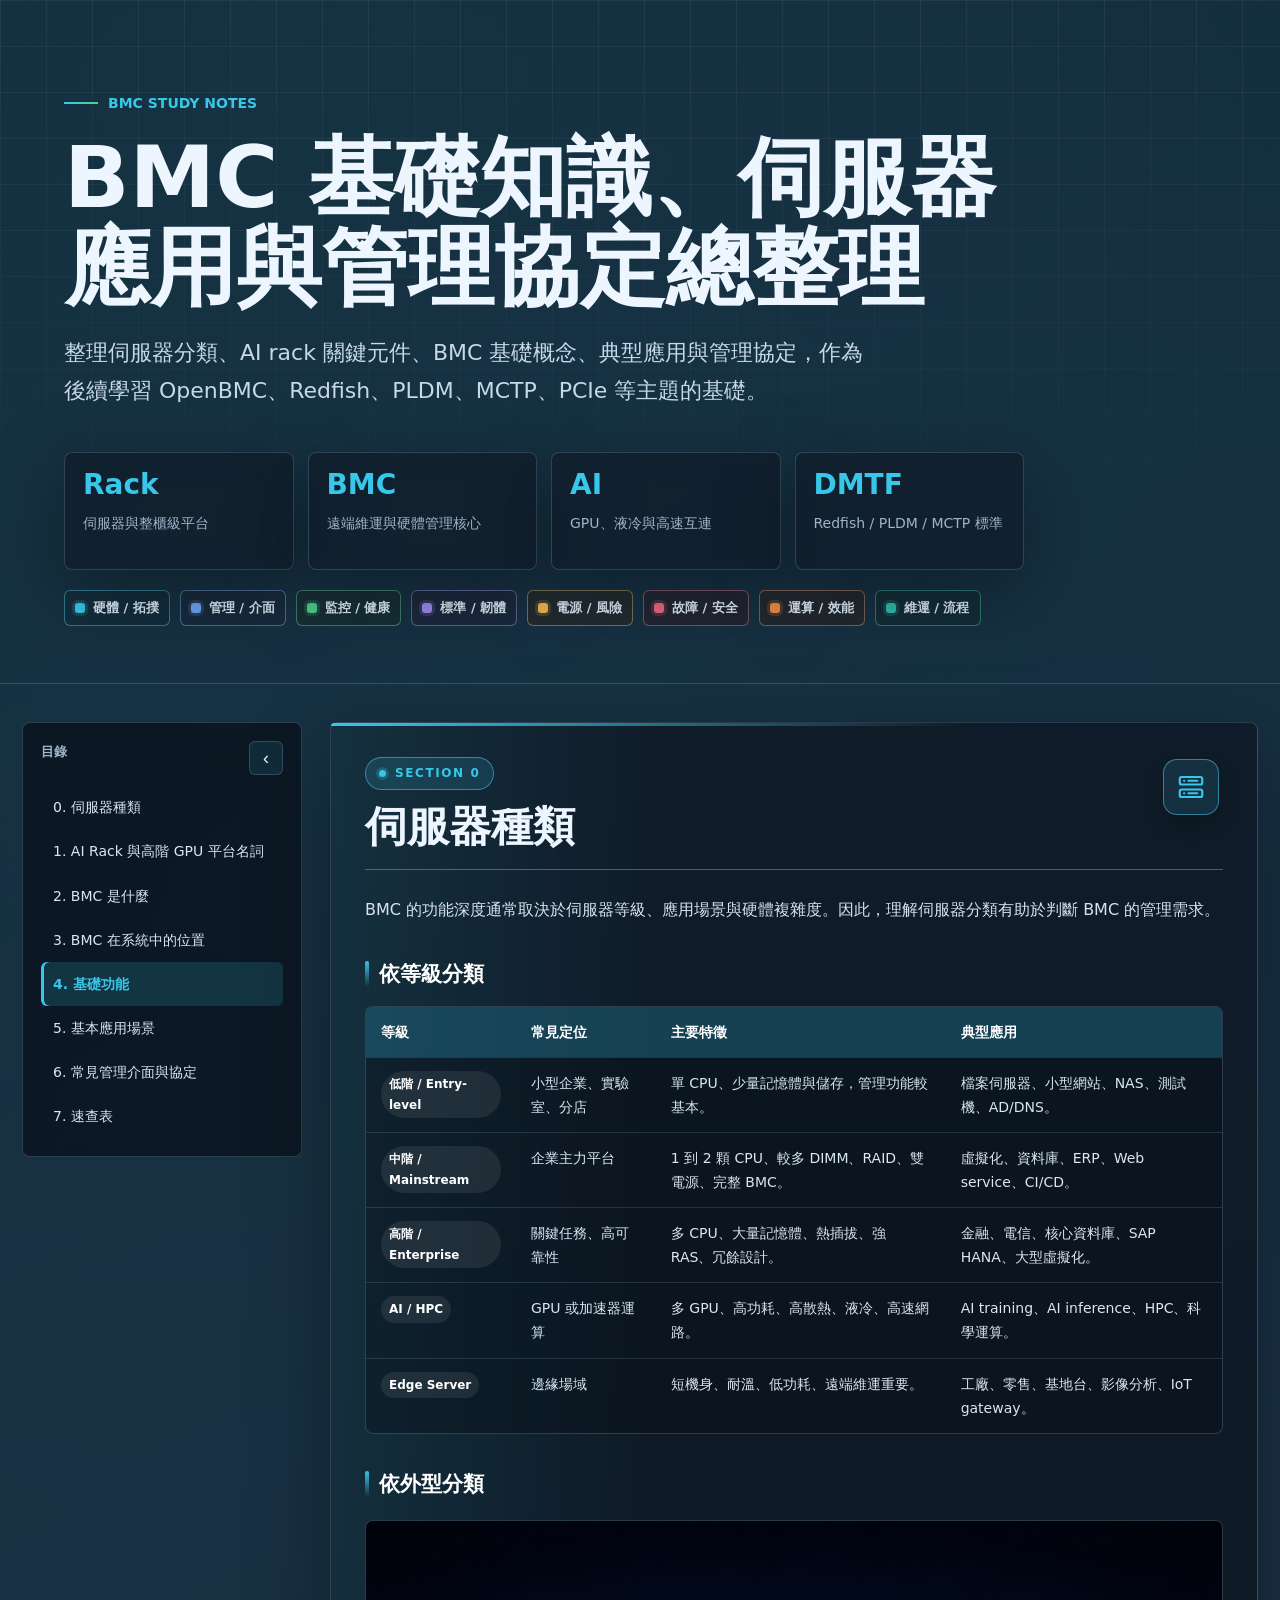
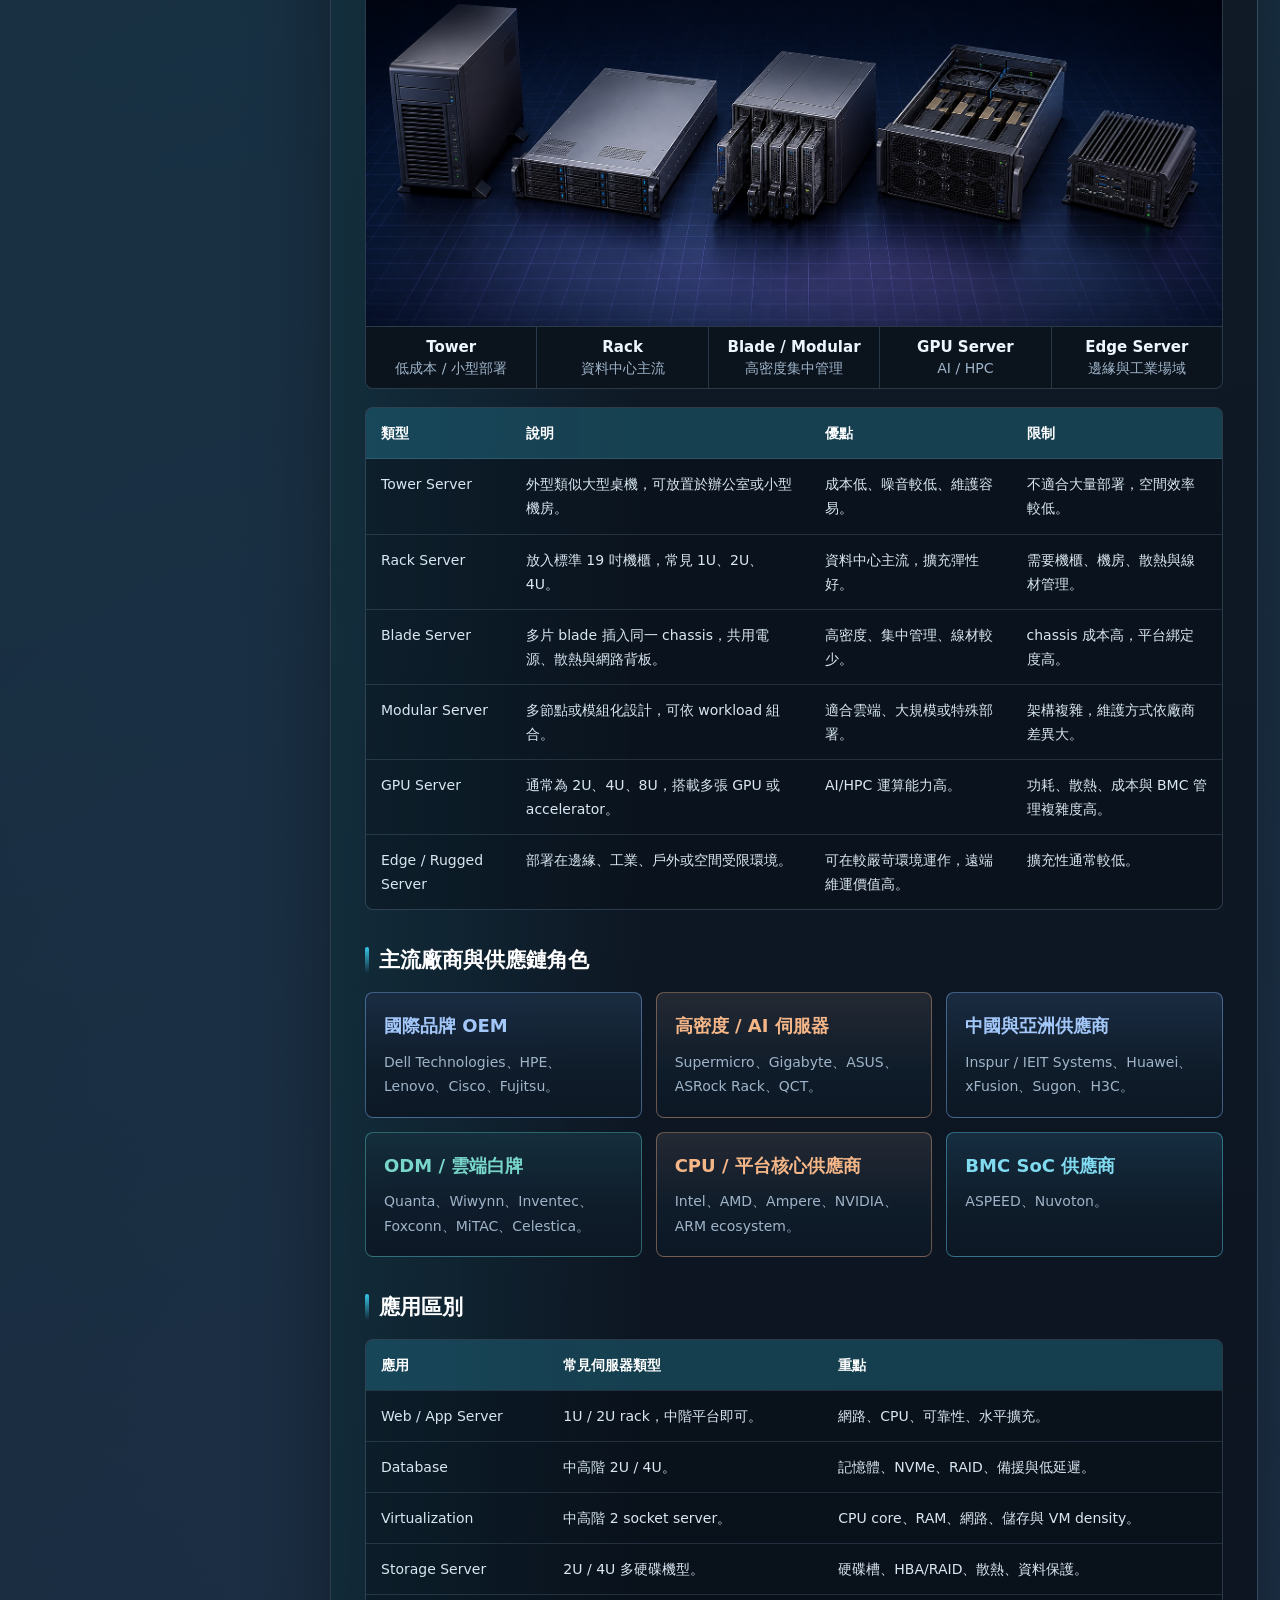
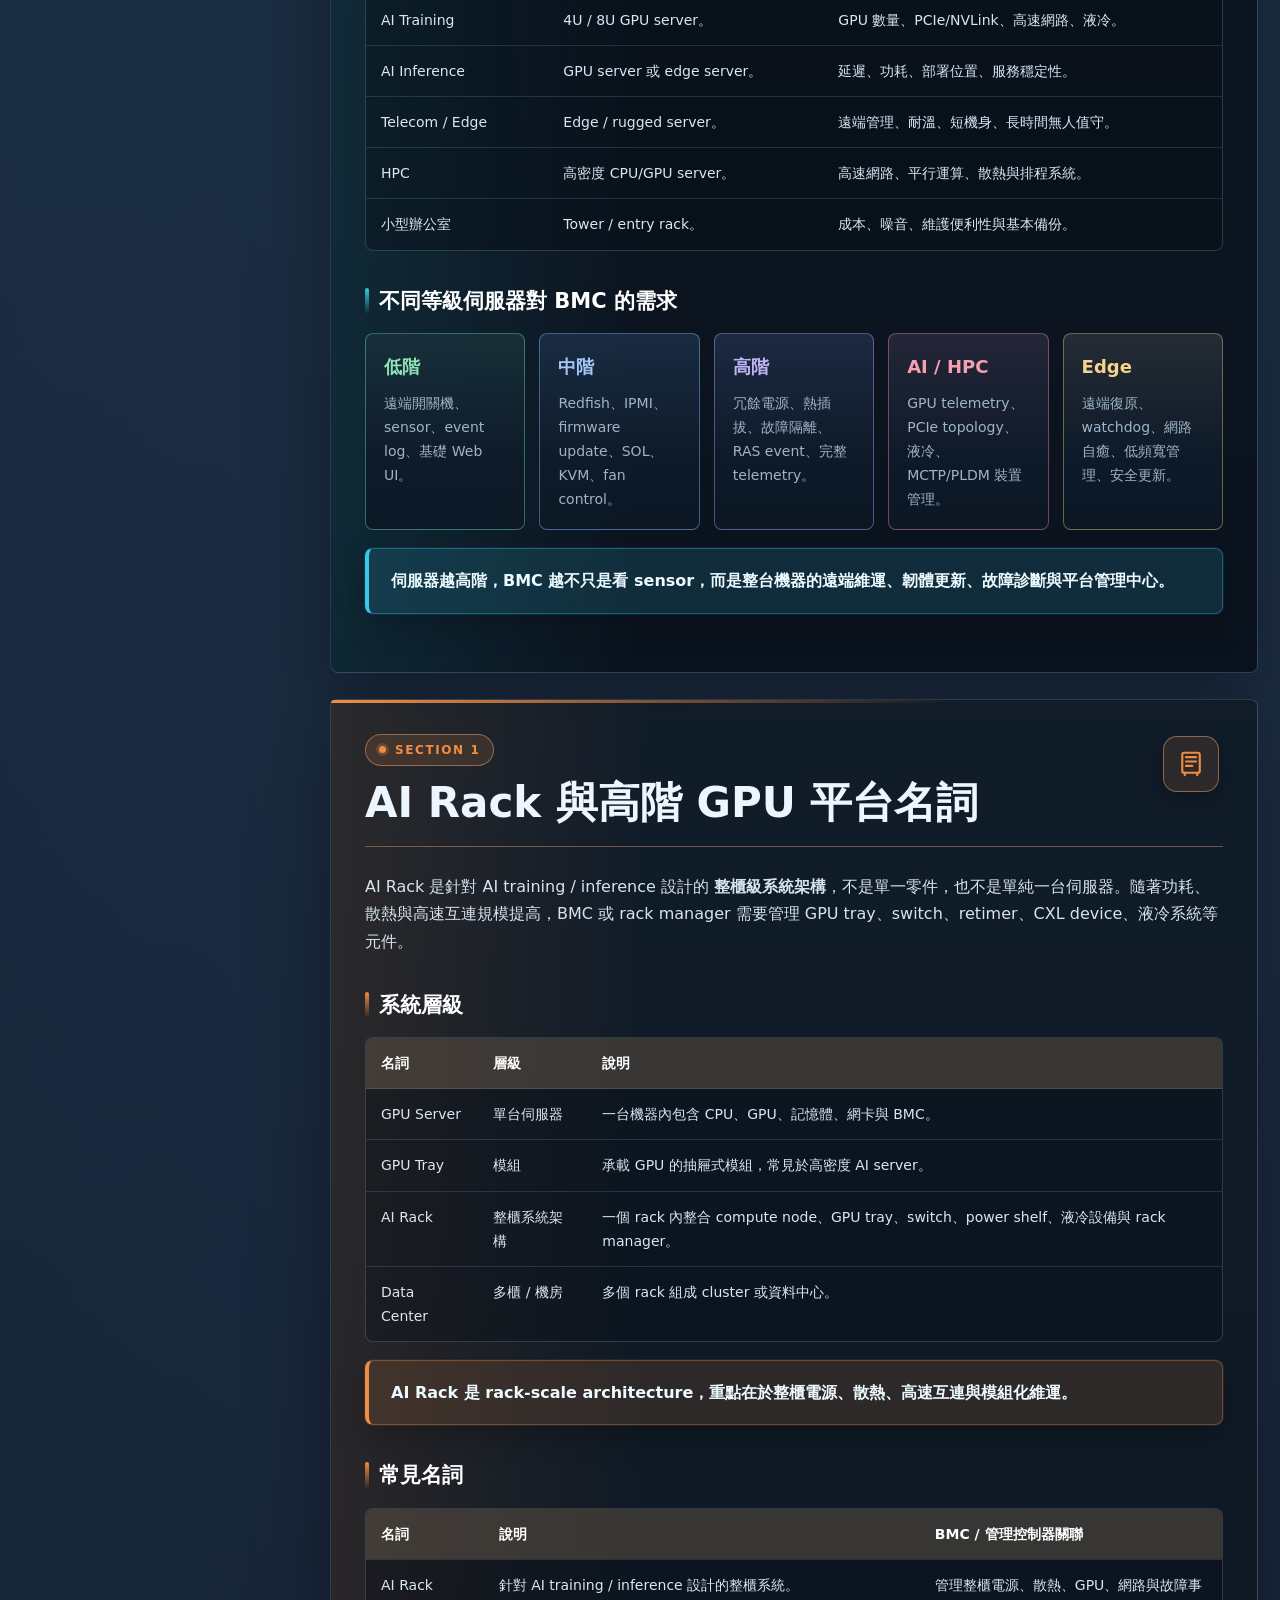
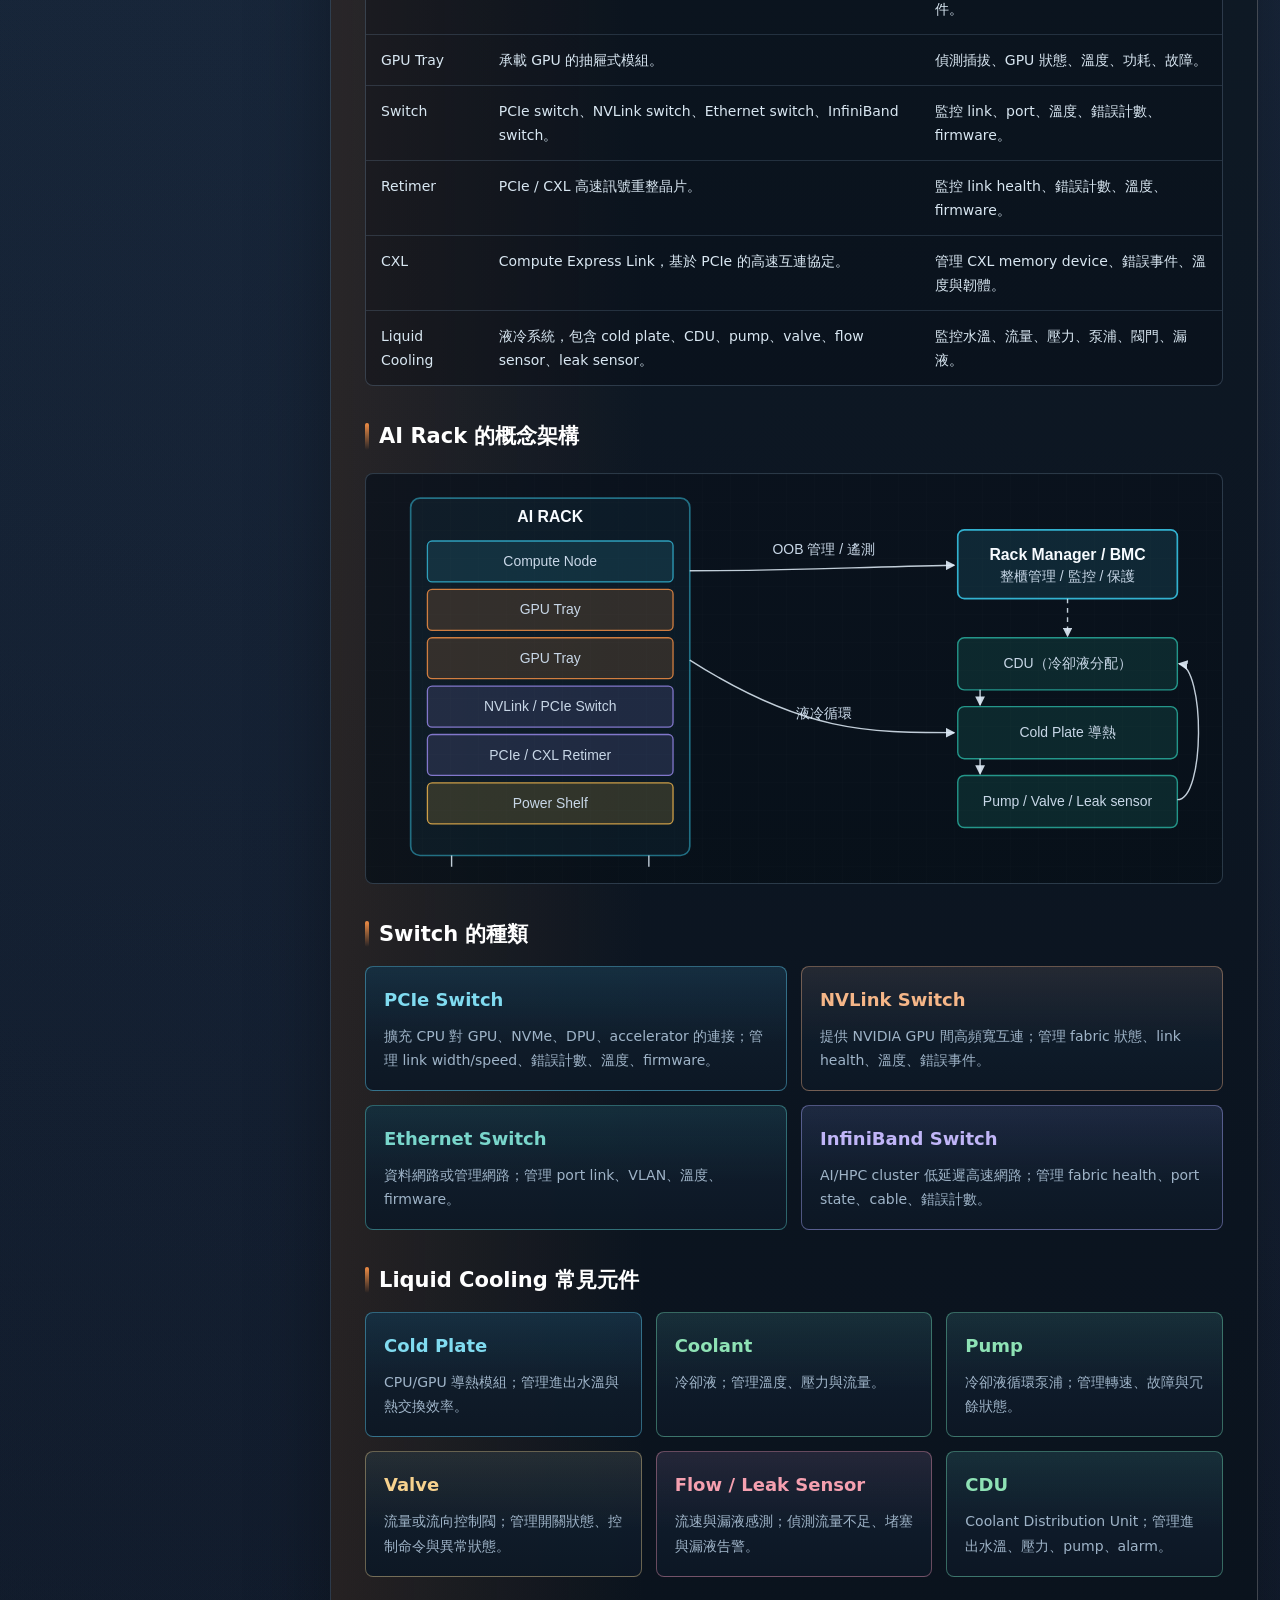
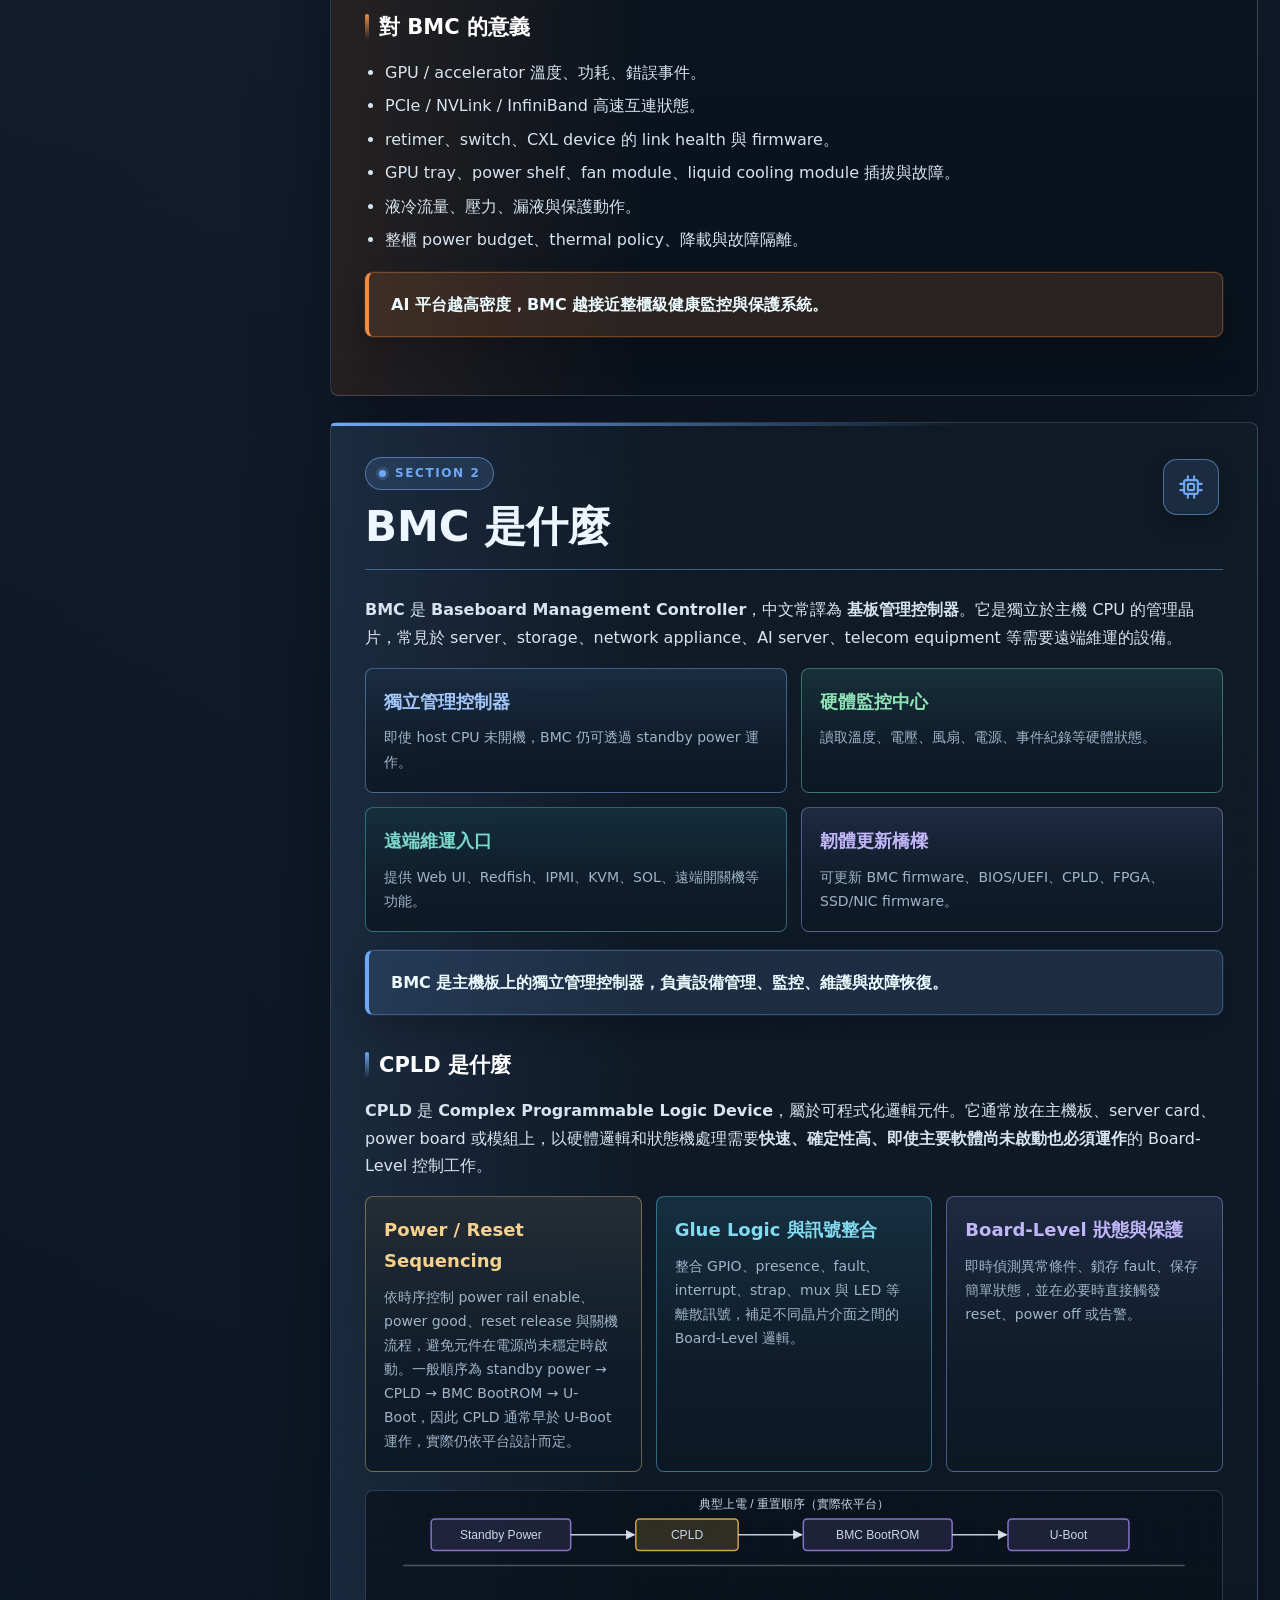
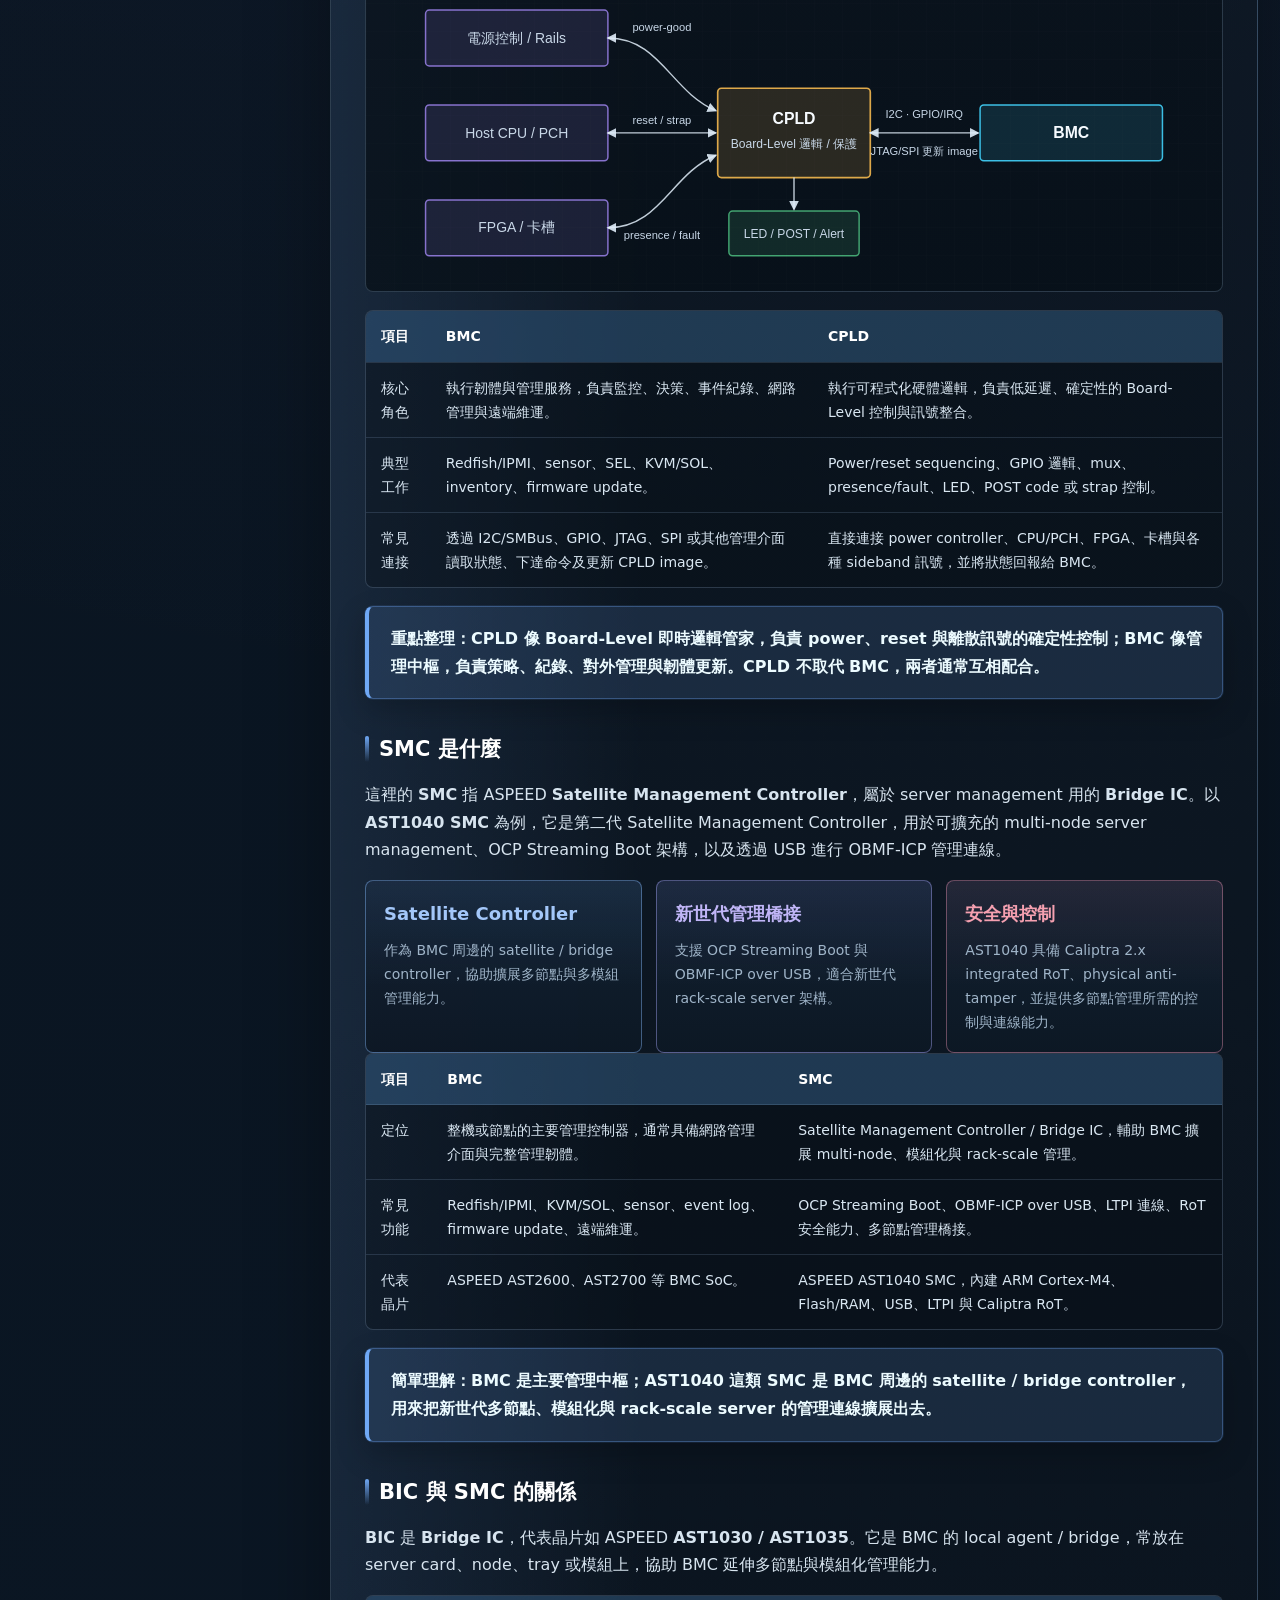
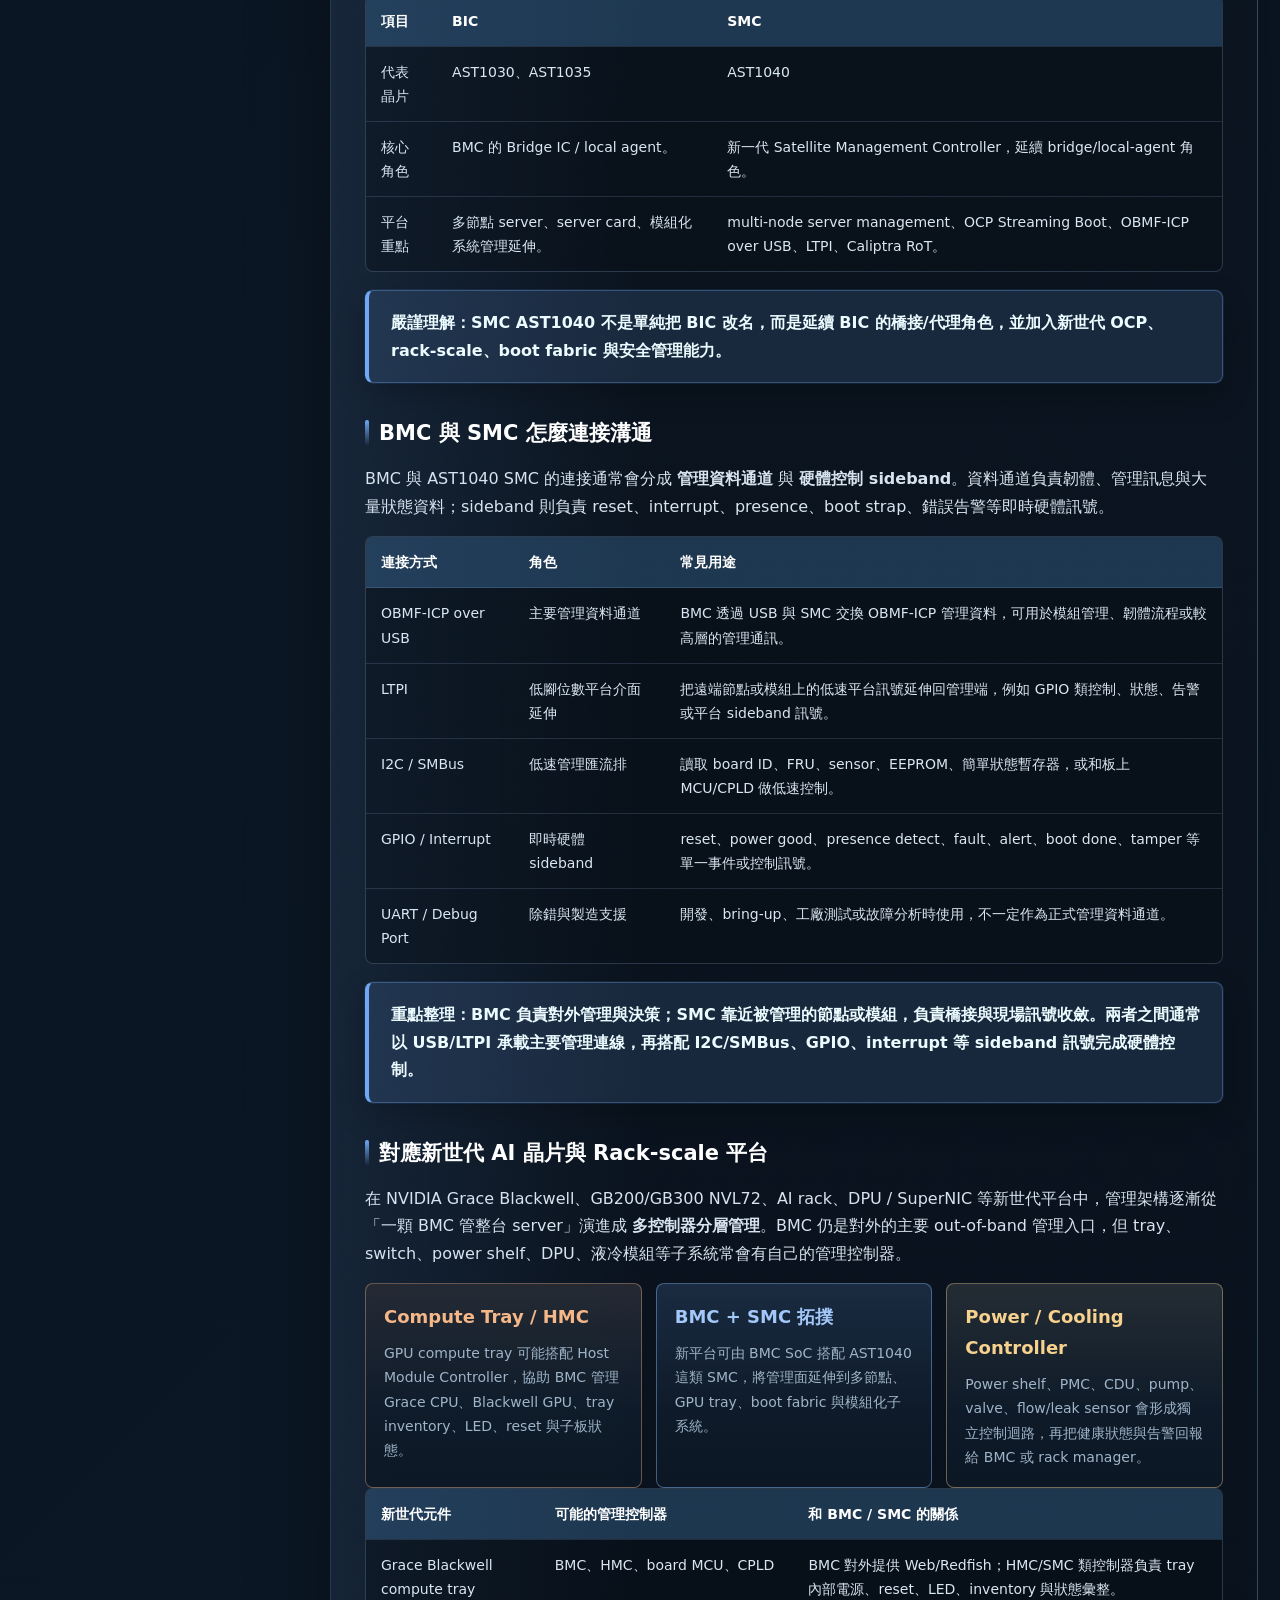
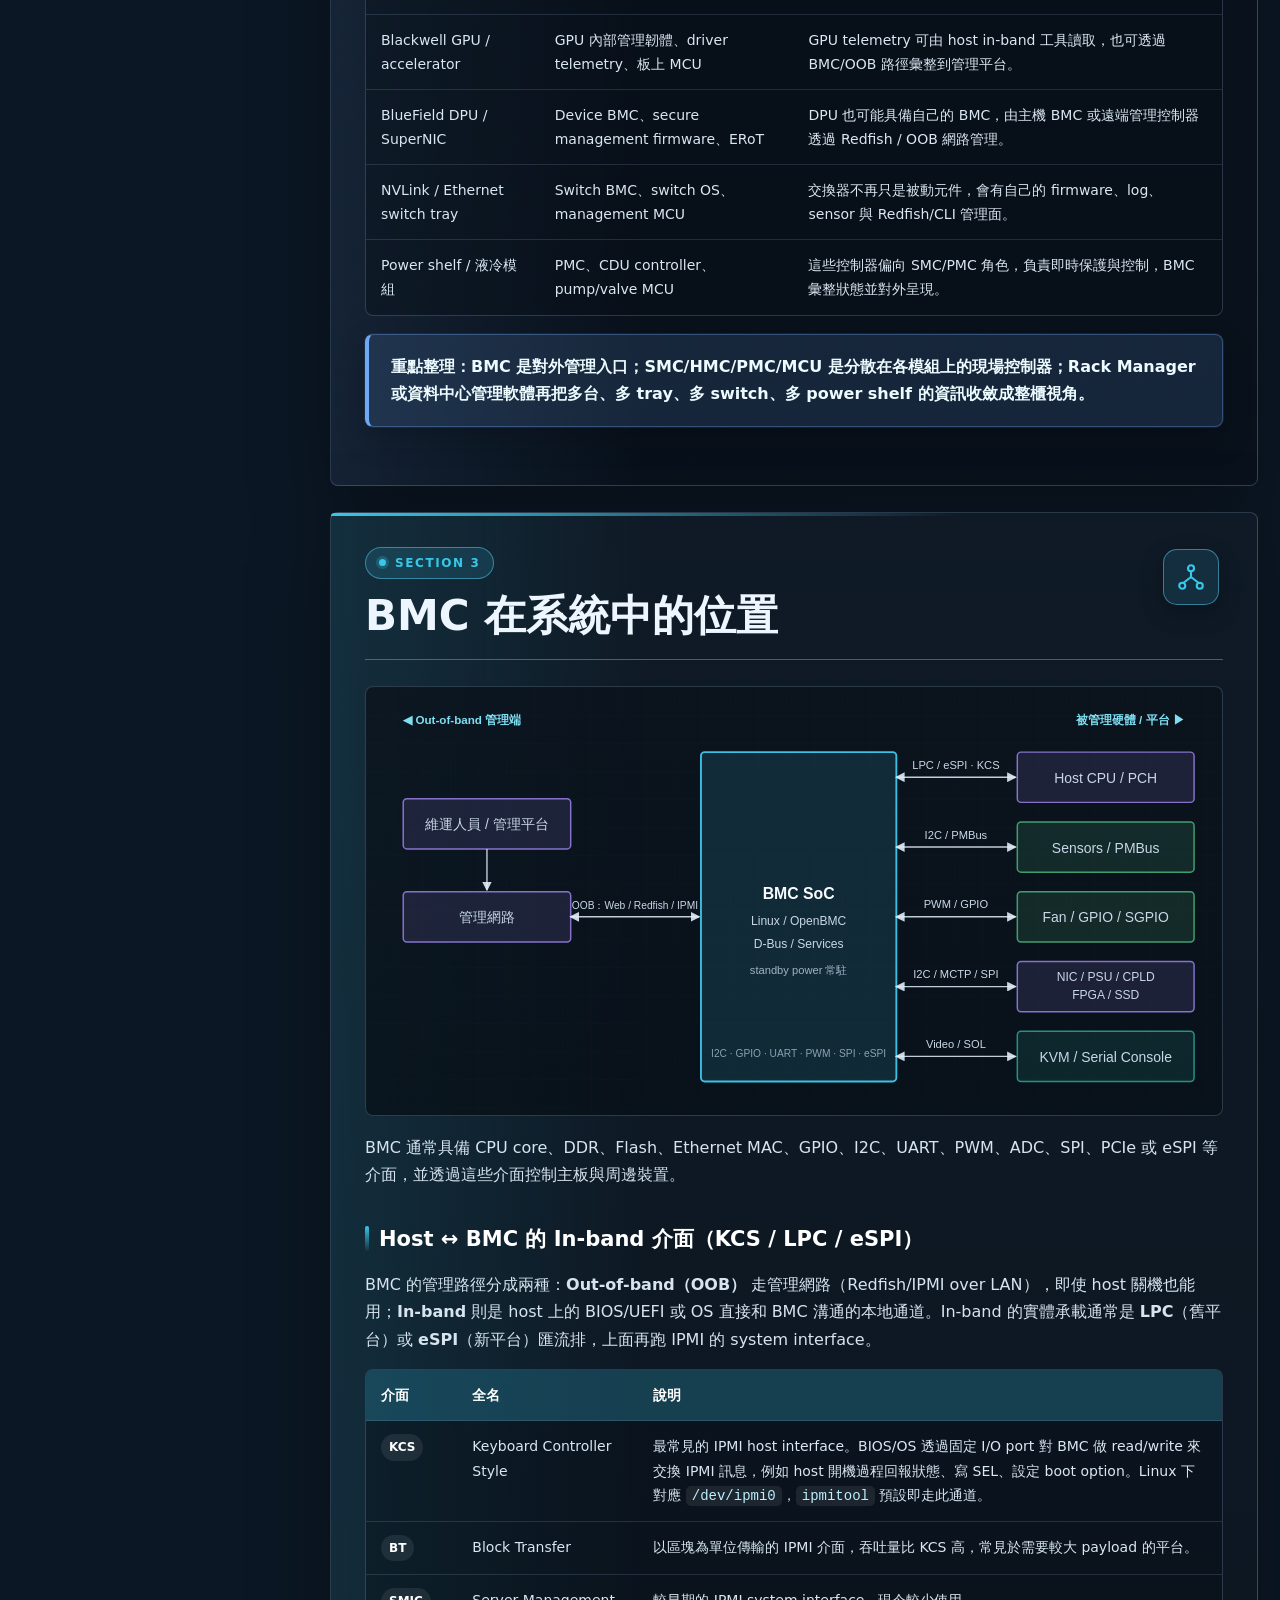
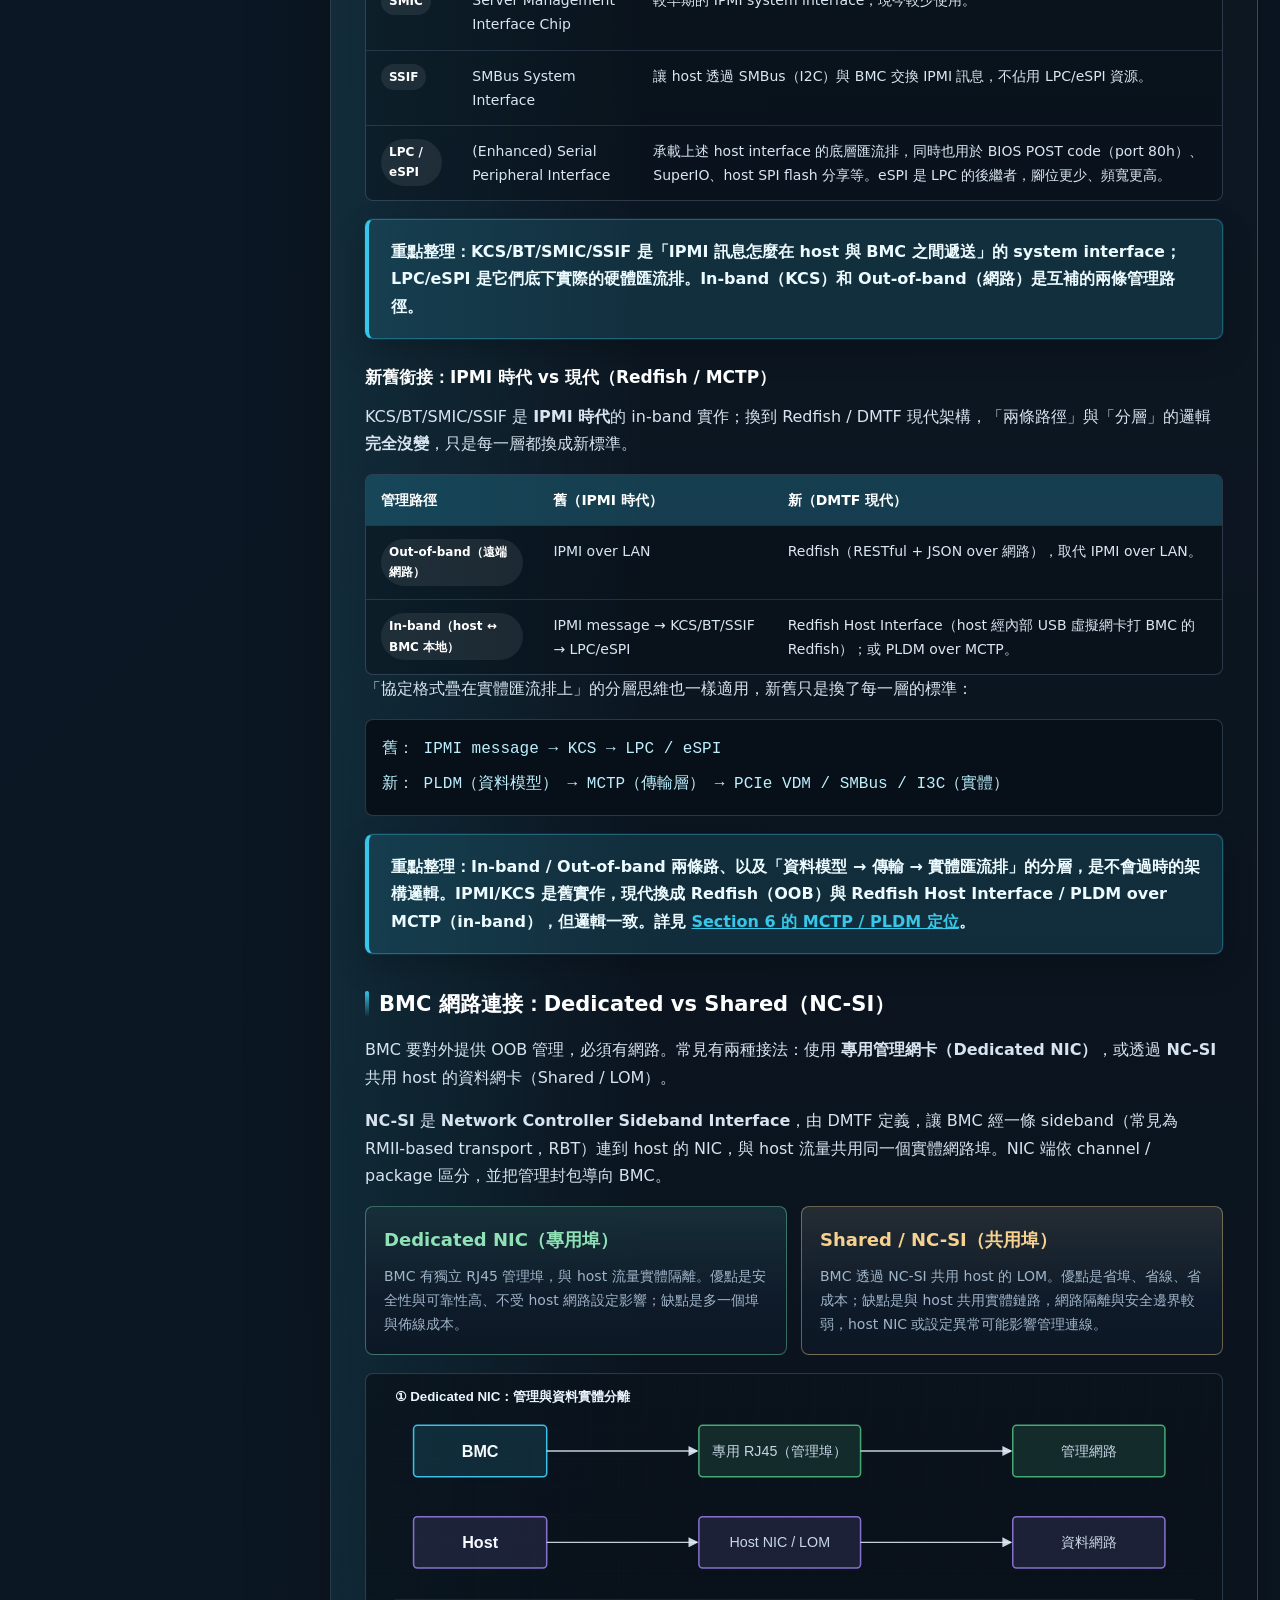
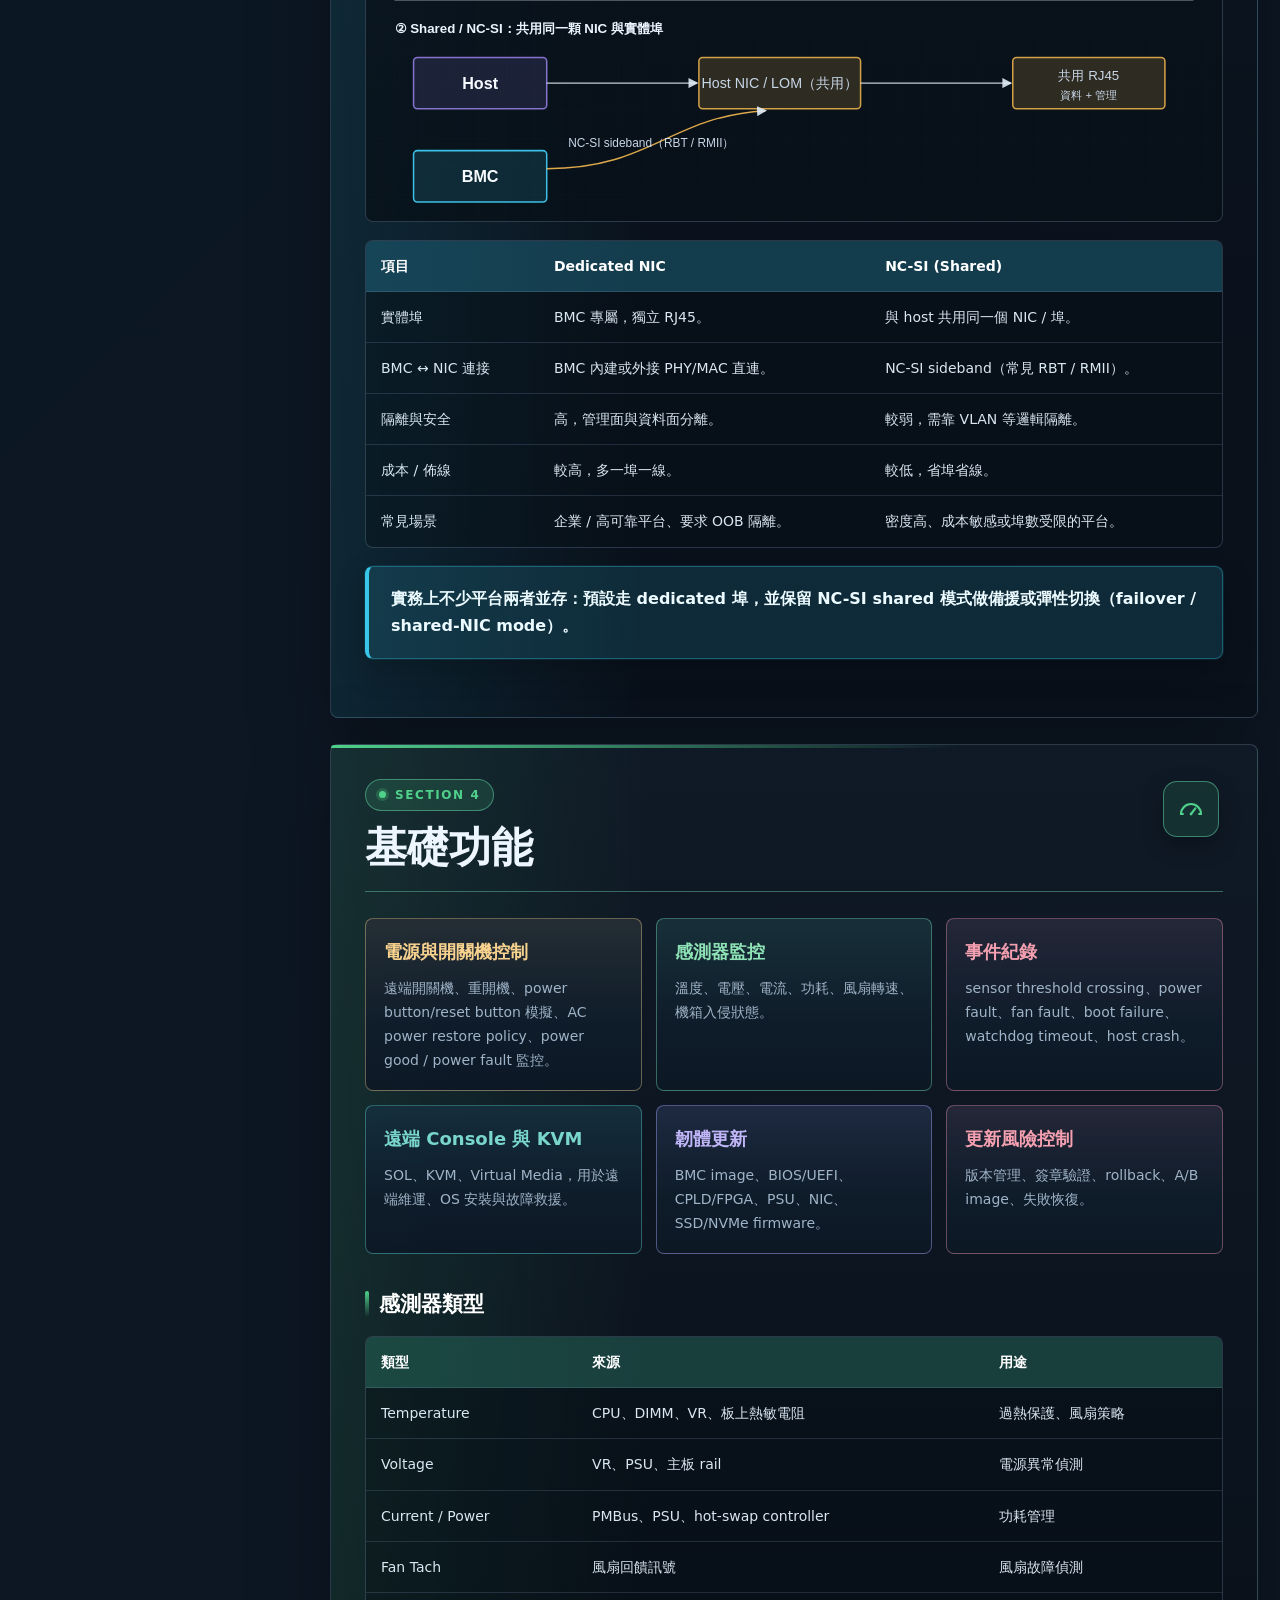
==== commit a0ed6f36: "Reorganize Linux kernel notes and add PCIe/QEMU study material - Move Linux Kernel Study notes into " ====
--- a/BMC 基礎知識與應用生態總整理.html
+++ b/BMC 基礎知識與應用生態總整理.html
@@ -600,6 +600,48 @@
       width: 100%;
       min-width: 680px;
       height: auto;
+    }
+
+    .server-form-figure {
+      width: 100%;
+      margin: 18px 0;
+      overflow: hidden;
+      border: 1px solid var(--line);
+      border-radius: var(--radius);
+      background: rgba(7, 16, 24, 0.78);
+    }
+
+    .server-form-figure img {
+      display: block;
+      width: 100%;
+      height: auto;
+      aspect-ratio: 1823 / 863;
+      object-fit: cover;
+    }
+
+    .server-form-legend {
+      display: grid;
+      grid-template-columns: repeat(auto-fit, minmax(120px, 1fr));
+      gap: 1px;
+      margin: 0;
+      padding: 1px 0 0;
+      background: var(--line);
+    }
+
+    .server-form-legend span {
+      padding: 10px 8px;
+      background: rgba(10, 18, 28, 0.96);
+      color: var(--muted);
+      font-size: 0.88rem;
+      line-height: 1.35;
+      text-align: center;
+    }
+
+    .server-form-legend strong {
+      display: block;
+      margin-bottom: 2px;
+      color: var(--text);
+      font-size: 0.94rem;
     }
 
     .diagram-card {
@@ -811,41 +853,23 @@
           </div>
 
           <h3>依外型分類</h3>
-          <div class="svg-diagram" aria-label="伺服器外型分類圖">
-            <svg viewBox="0 0 760 360" role="img" aria-labelledby="server-form-title">
-              <title id="server-form-title">Tower 到 Rack，並分支到 Blade、GPU Server 與 Edge Server</title>
-              <defs>
-                <marker id="arrow-form" viewBox="0 0 10 10" refX="8.5" refY="5" markerWidth="7" markerHeight="7" orient="auto-start-reverse">
-                  <path d="M 0 0 L 10 5 L 0 10 z" fill="rgba(224, 237, 249, 0.9)"></path>
-                </marker>
-              </defs>
-
-              <rect class="diagram-card" x="24" y="145" width="210" height="86"></rect>
-              <text class="diagram-title" x="129" y="183">Tower</text>
-              <text class="diagram-sub" x="129" y="210">低成本 / 小型部署</text>
-
-              <rect class="diagram-card main" x="290" y="145" width="180" height="86"></rect>
-              <text class="diagram-title" x="380" y="183">Rack</text>
-              <text class="diagram-sub" x="380" y="210">資料中心主流</text>
-
-              <rect class="diagram-card" x="550" y="22" width="170" height="86"></rect>
-              <text class="diagram-title" x="635" y="58">Blade / Modular</text>
-              <text class="diagram-sub" x="635" y="85">高密度集中管理</text>
-
-              <rect class="diagram-card" x="550" y="145" width="170" height="86"></rect>
-              <text class="diagram-title" x="635" y="183">GPU Server</text>
-              <text class="diagram-sub" x="635" y="210">AI / HPC</text>
-
-              <rect class="diagram-card" x="550" y="268" width="170" height="86"></rect>
-              <text class="diagram-title" x="635" y="304">Edge Server</text>
-              <text class="diagram-sub" x="635" y="331">邊緣與工業場域</text>
-
-              <path class="diagram-line" marker-end="url(#arrow-form)" d="M 234 188 L 288 188"></path>
-              <path class="diagram-line" marker-end="url(#arrow-form)" d="M 470 188 L 548 188"></path>
-              <path class="diagram-line" marker-end="url(#arrow-form)" d="M 422 145 C 470 82, 495 58, 548 58"></path>
-              <path class="diagram-line" marker-end="url(#arrow-form)" d="M 422 231 C 470 294, 495 311, 548 311"></path>
-            </svg>
-          </div>
+          <figure class="server-form-figure">
+            <img
+              src="assets/server-form-factors.png"
+              alt="由左至右排列的塔式、機架式、刀鋒模組式、GPU 與邊緣伺服器外型比較"
+              width="1823"
+              height="863"
+              loading="lazy"
+              decoding="async"
+            >
+            <figcaption class="server-form-legend">
+              <span><strong>Tower</strong>低成本 / 小型部署</span>
+              <span><strong>Rack</strong>資料中心主流</span>
+              <span><strong>Blade / Modular</strong>高密度集中管理</span>
+              <span><strong>GPU Server</strong>AI / HPC</span>
+              <span><strong>Edge Server</strong>邊緣與工業場域</span>
+            </figcaption>
+          </figure>
           <div class="table-wrap">
             <table>
               <thead><tr><th>類型</th><th>說明</th><th>優點</th><th>限制</th></tr></thead>
@@ -1634,6 +1658,7 @@
                 <tr><td>BIC</td><td>Bridge IC。以 ASPEED AST1030 / AST1035 為例，是 BMC 的 local agent / bridge，用於延伸多節點與模組化 server 管理能力。</td></tr>
                 <tr><td>OCP</td><td>Open Compute Project，推動開放資料中心硬體、rack-scale 與模組化平台規格的產業生態。</td></tr>
                 <tr><td>OCP Streaming Boot</td><td>OCP 生態中的開機架構概念，讓 boot image / boot flow 可由管理或控制平面協調，適合 rack-scale 與模組化平台。</td></tr>
+                <tr><td>OCP 3.0</td><td>Open Compute Project NIC 3.0，OCP 定義的網卡外形與介面規格（SFF / TSFF / LFF 卡型、PCIe edge connector），統一機構尺寸、供電、熱插拔與 sideband 腳位；其中 NC-SI over RBT 與 SMBus/MCTP 等管理接腳直接走 OCP NIC 3.0 connector，是 BMC 管理網卡的標準通道。</td></tr>
                 <tr><td>OBMF-ICP</td><td>Open Boot Management Framework 的 inter-control-plane 管理通道，可用於 BMC 與 SMC 之間交換 boot、控制、狀態與韌體流程資料。</td></tr>
                 <tr><td>Host</td><td>被 BMC 管理的主系統，例如 x86/ARM server。</td></tr>
                 <tr><td>NIC</td><td>Network Interface Controller / Card，網路介面控制器或網路卡，負責伺服器與外部網路之間的封包收發。</td></tr>
